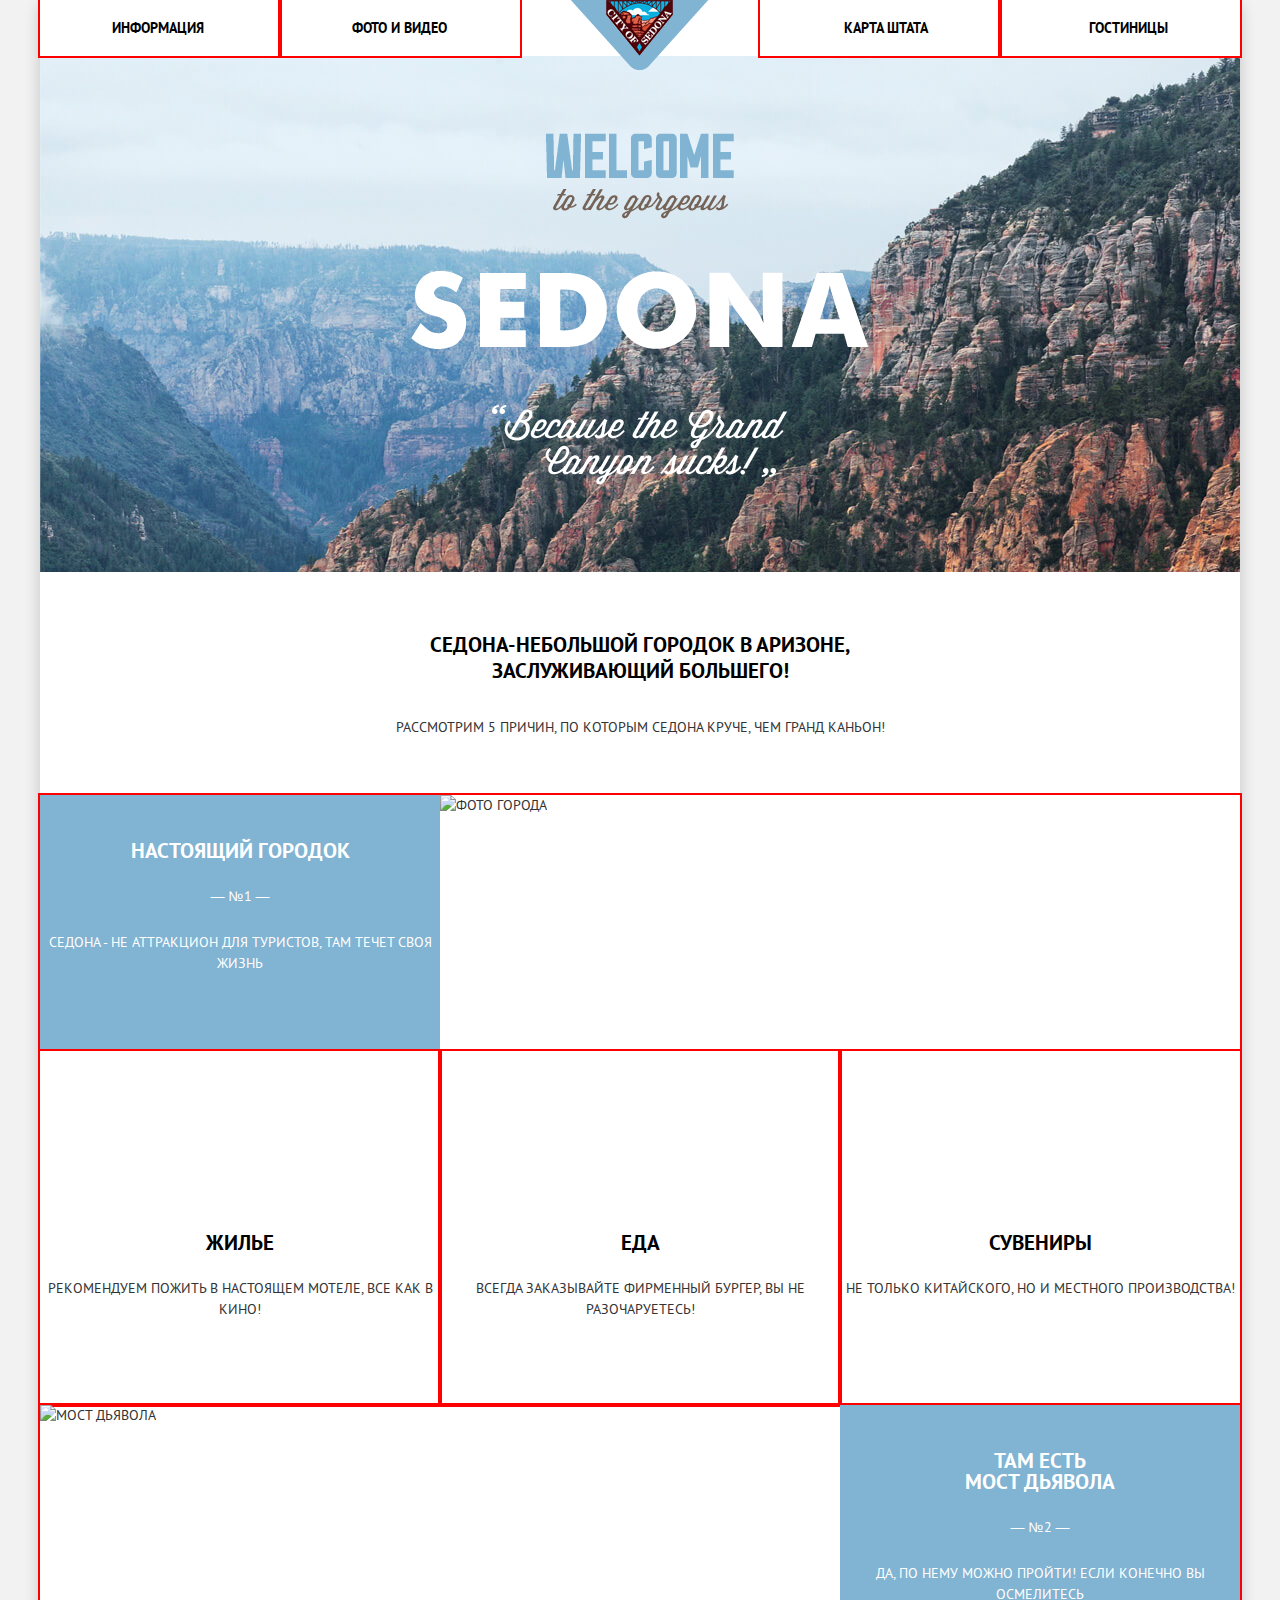
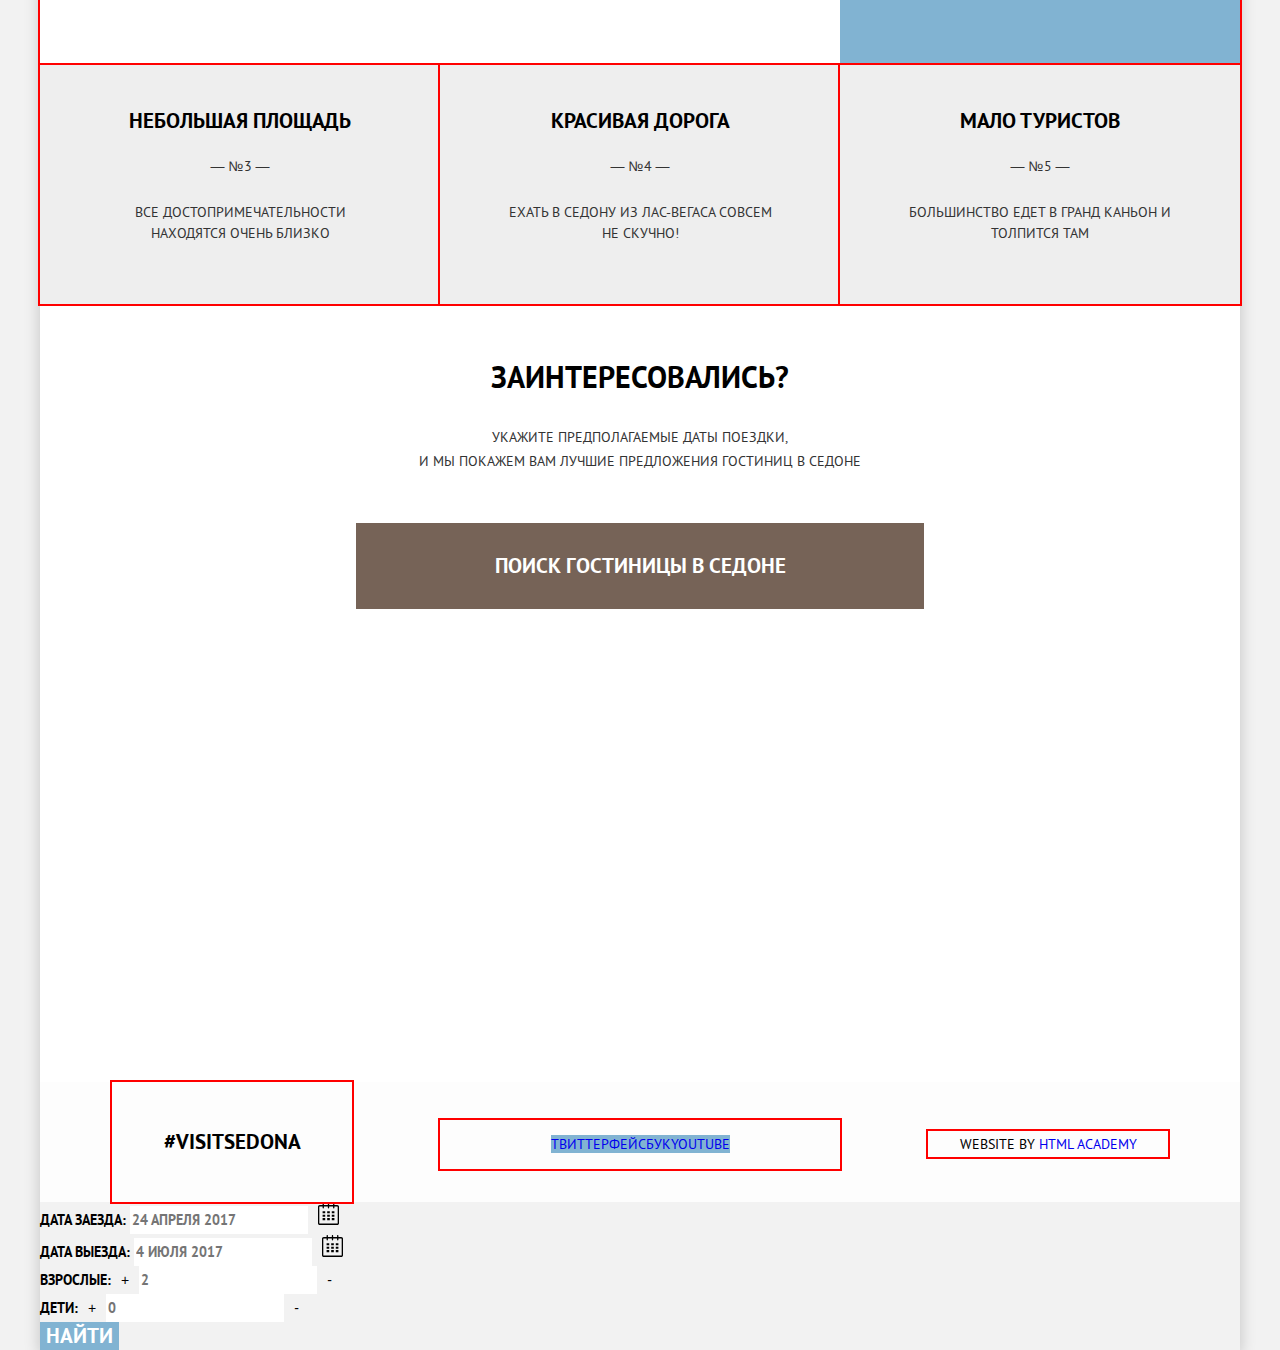
==== index.html @ ab089434 "исправление сетки" ====
<!DOCTYPE html>
<html lang="ru">
  <head>
    <meta charset="utf-8">
    <title>HTML Academy: Седона</title>
    <link href="css/normalize.css" rel="stylesheet">
    <link href="css/style.css" rel="stylesheet">
  </head>
  <body> <div class="main-wrapper">
	<header class="page-header">
		<nav class="main-navigation">
			<a class="main-header-logo">
	      		<img src="img/logo.png" width="138" height="70" alt="Логотип">
	    	</a>
	    	<ul class="site-navigation">
				<li><a href="#">Информация</a></li>
				<li><a href="#">Фото и видео</a></li>
				<li><a href="#">Карта штата</a></li>
				<li><a href="hotels.html">Гостиницы</a></li>
			</ul>
		</nav>	
	</header>

	<main class="container">
		<div class="welcome-text">
			<img src="img/welcome.png" width="458" height="352" alt="Welcome to Sedona!">
		</div>
		<section class="features-title">
			<h2>Седона-небольшой городок в Аризоне, заслуживающий большего!</h2>
			<p>Рассмотрим 5 причин, по которым Седона круче, чем гранд каньон!</p>
		</section>
		<section class="features">
			<ul class="feature">
				<li>
					<section class="feature-with-img">
						<div class="feature-text">
							<h2>Настоящий городок</h2>
							<span>— №1 —</span>
							<p>Седона - не аттракцион для туристов, там течет своя жизнь</p>
						</div>
						<div class="feature-img">
							<img src="img/layer10.jpg" width="800" height="401" alt="Фото города">
						</div>
					</section>
					<section class="feature-detail">
						<ul class="feature-about">
							<li>
								<h3>Жилье</h3>
								Рекомендуем пожить в настоящем мотеле, все как в кино!
							</li>
							<li>
								<h3>Еда</h3>
								Всегда заказывайте фирменный бургер, вы не разочаруетесь!
							</li>
							<li>
								<h3>Сувениры</h3>
								Не только китайского, но и местного производства!
							</li>
						</ul>
					</section>
				</li>
				<li>
					<section class="feature-with-img">
						<div class="feature-img">
							<img src="img/layer5.jpg" width="800" height="400" alt="Мост дьявола">
						</div>
						<div class="feature-text">
							<h2>Там есть<br>
							 мост дьявола</h2>
							<span>— №2 —</span>
							<p>Да, по нему можно пройти! Если конечно вы осмелитесь</p>
						</div>
					</section>
				</li>
				<li>
					<div class="gray-background">
						<h2>Небольшая площадь</h2>
						<span>— №3 —</span>
						<p>Все достопримечательности находятся очень близко</p>
					</div>
				</li>
				<li>
					<div class="gray-background">
						<h2>Красивая дорога</h2>
						<span>— №4 —</span>
						<p>Ехать в Седону из Лас-Вегаса совсем не скучно!</p>
					</div>
				</li>
				<li>
					<div class="gray-background">
						<h2>Мало туристов</h2>
						<span>— №5 —</span>
						<p>Большинство едет в гранд каньон и толпится там</p>
					</div>
				</li>
			</ul>
		</section>
		<section class="hotel-search">
			<h2>Заинтересовались?</h2>
			<p>Укажите предполагаемые даты поездки,<br>
			 и мы покажем вам лучшие предложения гостиниц в Седоне</p>
			<a class="search-button" href="#">Поиск гостиницы в Седоне</a>
		</section>
		<section class="map">
			<div class="map-container">
				<iframe width="100%" height="100%" frameborder="0" style="border:0" src="https://www.google.com/maps/embed/v1/place?q=place_id:ChIJDbBC-TKhLYcR_Y5s-iPFSFU&key=AIzaSyATpxnk5i8NaRkqdhZNHQSZLrlBwsCyEhY" allowfullscreen></iframe>
			</div>
		</section>
	</main>

	<footer class="page-footer">
	  <div class="wrapper">
		<div class="footer-tag">
			<a href="#">#VISITSEDONA</a>
		</div>
		<div class="footer-social">
			<ul>
				<li><a class="social-button" href="#">Твиттер</a></li>
          		<li><a class="social-button" href="#">Фейсбук</a></li>
          		<li><a class="social-button" href="#">youtube</a></li>
        	</ul>
        </div>
        <div class="footer-copyright">
	        <a class="button" href="#">
	        	<span>website by</span> HTML Academy
	        </a>
      	</div>
      </div>
	</footer>

	<form class="search-form" action="https://echo.htmlacademy.ru" method="post">
				<div class="all-width">
					<label for="checkin-date">Дата заезда:</label>
	            	<input type="text" id="checkin-date" name="checkin-date" value="" placeholder="24 апреля 2017">
	            	<button type="button" class="calendar" value="Календарь">
	            		<svg xmlns="http://www.w3.org/2000/svg" width="21" height="22" viewBox="0 0 21 22"><path d="M19.251 2.025h-2.845V.648c0-.381-.294-.689-.656-.689-.363 0-.656.308-.656.689v1.377h-3.938V.648c0-.381-.294-.689-.655-.689-.363 0-.657.308-.657.689v1.377H5.906V.648c0-.381-.294-.689-.656-.689-.363 0-.657.308-.657.689v1.377H1.75C.784 2.025 0 2.847 0 3.862v16.302C0 21.179.784 22 1.75 22h17.501c.966 0 1.749-.821 1.749-1.836V3.862c0-1.015-.783-1.837-1.749-1.837zm.437 18.139a.448.448 0 0 1-.437.459H1.75a.45.45 0 0 1-.438-.459V3.862a.45.45 0 0 1 .438-.459h2.844v1.378c0 .381.294.689.657.689.362 0 .656-.308.656-.689V3.403h3.938v1.378c0 .381.294.689.657.689.361 0 .655-.308.655-.689V3.403h3.938v1.378c0 .381.293.689.656.689.362 0 .656-.308.656-.689V3.403h2.845c.241 0 .437.206.437.459v16.302z"/><path d="M4.594 8.225h2.625v2.066H4.594zM4.594 11.668h2.625v2.067H4.594zM4.594 15.112h2.625v2.066H4.594zM9.188 15.112h2.625v2.066H9.188zM9.188 11.668h2.625v2.067H9.188zM9.188 8.225h2.625v2.066H9.188zM13.781 15.112h2.625v2.066h-2.625zM13.781 11.668h2.625v2.067h-2.625zM13.781 8.225h2.625v2.066h-2.625z"/></svg>
	            	</button>
	            </div>
	            <div class="all-width">
		            <label for="checkout-date">Дата выезда:</label>
		            <input type="text" id="checkout-date" name="checkout-date" value="" placeholder="4 июля 2017">
		            <button type="button" class="calendar"  value="Календарь">
			    		<svg xmlns="http://www.w3.org/2000/svg" width="21" height="22" viewBox="0 0 21 22"><path d="M19.251 2.025h-2.845V.648c0-.381-.294-.689-.656-.689-.363 0-.656.308-.656.689v1.377h-3.938V.648c0-.381-.294-.689-.655-.689-.363 0-.657.308-.657.689v1.377H5.906V.648c0-.381-.294-.689-.656-.689-.363 0-.657.308-.657.689v1.377H1.75C.784 2.025 0 2.847 0 3.862v16.302C0 21.179.784 22 1.75 22h17.501c.966 0 1.749-.821 1.749-1.836V3.862c0-1.015-.783-1.837-1.749-1.837zm.437 18.139a.448.448 0 0 1-.437.459H1.75a.45.45 0 0 1-.438-.459V3.862a.45.45 0 0 1 .438-.459h2.844v1.378c0 .381.294.689.657.689.362 0 .656-.308.656-.689V3.403h3.938v1.378c0 .381.294.689.657.689.361 0 .655-.308.655-.689V3.403h3.938v1.378c0 .381.293.689.656.689.362 0 .656-.308.656-.689V3.403h2.845c.241 0 .437.206.437.459v16.302z"/><path d="M4.594 8.225h2.625v2.066H4.594zM4.594 11.668h2.625v2.067H4.594zM4.594 15.112h2.625v2.066H4.594zM9.188 15.112h2.625v2.066H9.188zM9.188 11.668h2.625v2.067H9.188zM9.188 8.225h2.625v2.066H9.188zM13.781 15.112h2.625v2.066h-2.625zM13.781 11.668h2.625v2.067h-2.625zM13.781 8.225h2.625v2.066h-2.625z"/></svg>
	            	</button>
	            </div>
	            <div class="half-width">
		            <label for="adults">Взрослые:</label>
		            <button type="button" class="control">+</button>
		            <input type="text" id="adults" name="adults" value="" placeholder="2">
		            <button type="button" class="control">-</button>
	       		</div>
	       		<div class="half-width">
	       		 	<label for="child">Дети:</label>
		            <button type="button" class="control">+</button>
		            <input type="text" id="child" name="child" value="" placeholder="0">
		            <button type="button" class="control">-</button>
		        </div>
		        <button type="submit" class="button">Найти</button> 
			</form>

  </div></body>
</html>
---- css/style.css ----
@font-face {
font-family: "PT Sans";
src: url("../fonts/ptsans.woff2") format("woff2"),
     url("../fonts/ptsans.woff") format("woff");
font-weight: normal;
font-style: normal;
}

@font-face {
  font-family: "PT Sans";
  src: url("../fonts/ptsansbold.woff2") format("woff2"),
       url("../fonts/ptsansbold.woff") format("woff");
  font-weight: bold;
  font-style: normal;
}

body {
  margin: 0;
  padding: 0;

  font-family: "PT Sans", Arial, sans-serif;
  font-size: 14px;
  line-height: 21px;
  font-weight: normal;
  color: #333333;
  text-transform: uppercase;
  
  background-color: #f2f2f2;
}

a {
  text-decoration: none;
}

.page-header,
.container {
  background-color: #ffffff;
}

.main-navigation {
  line-height: 26px;
  font-weight: bold;
  color: #000000;
}

.site-navigation {
  margin: 0;
  padding: 0;

  list-style: none;
}

.main-navigation a {
  color: #000000;
}

.site-navigation a:hover,
.site-navigation a:focus {
  color: #81b3d2;
}

.site-navigation a:active {
  color: rgba(0,0,0,0.3);
}

a.active,
a.active:hover,
a.active:focus,
a.active:active {
  color: #766357;
}

.welcome-text {
  background-color: #788596;
  background-image: 
    url("../img/shapebackground.png"),
    url("../img/center.jpg");
  background-position: 0 bottom, 0 0;
  background-repeat: no-repeat;
}

.features-title h2 {
  font-size: 21px;
  line-height: 26px;
  font-weight: bold;
  color: #000000;
}

.features-title p {
  line-height: 26px;
}

.features ul,
.feature-detail ul {
  margin: 0;
  padding: 0;

  list-style: none;
}

.feature h2, 
.feature-about h3 {
  font-size: 21px;
  font-weight: bold;
  color: #000000;
}

.feature-text {
  color: #ffffff;

  background-color: #81b3d2;
}

.feature-text h2 {
  font-size: 21px;
  font-weight: bold;
  color: #ffffff;
}

.gray-background {
  background-color: #eeeeee;
}

.hotel-search h2 {
  font-size: 30px;
  line-height: 36px;
  font-weight: bold;
  color: #000000;
}

.hotel-search p {
  line-height: 24px;
}

a.search-button {
  font-size: 21px;
  line-height: 26px;
  font-weight: bold;
  color: #ffffff;

  background-color: #766357;
}

a.search-button:hover,
a.search-button:focus {
  background-color: #604e43;
}

a.search-button:active {
  color: rgba(255,255,255,0.3);

  background-color: #503e33;
}

.search-form input[type="text"],
.search-form label {
  font: inherit;
  line-height: 26px;
  font-weight: bold;
  color: #000000;
  text-transform: uppercase;

  border: none;
} 

.search-form input[type="text"]:hover {
  background-color: #ebebeb;
}

.search-form input[type="text"]:focus {
  border: 2px solid #ebebeb;
  outline: none;
}

.search-form button {
  background-color: transparent;
  border: none;
}

.search-form button[type="submit"] {
  font: inherit;
  font-size: 21px;
  line-height: 26px;
  font-weight: bold;
  color: #ffffff;
  text-transform: uppercase;

  background-color: #81b3d2;
  border: none;
}

.search-form button[type="submit"]:hover,
.search-form button[type="submit"]:focus {
  background-color: #669ec0;
}

.search-form button[type="submit"]:active {
  color: rgba(255,255,255,0.3);
  background-color: #5496bd;
}

.inner-page.container {
  background-color: #fefefe;
}

.hotel-search-form {
  background-color: #505c64;
  background-image: url("../img/center.jpg");
  background-position: 0 0;
  background-repeat: no-repeat;
}

.hotel-form fieldset {
  border: none;
}

.hotel-form .fieldset-title {
  font-size: 16px;
  font-weight: bold;
  color: #ffffff;
}

.hotel-form label {
  color: #ffffff;
}

.range label {
  font-size: 16px;
  font-weight: bold;
  color: #ffffff;
}

.range span {
   color: #ffffff;
}

.price-borders {
  border: 2px solid #ffffff;
}

.hotel-form button[type="submit"] {
  color: #ffffff;

  background-color: transparent;
  border: 2px solid #ffffff;
}

.search-result b {
  font-size: 21px;
  line-height: 26px;
  font-weight: bold;
  color: #000000;
}

.search-options span {
  font-size: 12px;
  line-height: 18px;
  color: #000000;
}

.options-list,
.options-sort {
  padding: 0;
  list-style: none;
}

.options-list a {
  font-size: 12px;
  line-height: 18px;
  color: rgba(0,0,0,0.3);
  text-decoration: underline;
  text-decoration-style: dotted;
  text-decoration-color: #81b3d2;
}

.options-list a:hover,
.options-list a:focus  {
  color: #81b3d2;
}

.options-list a:active {
  color: #000000;
  text-decoration: none;
}
.options-list .current {
  color: #81b3d2;
  text-decoration: none;
}

.hotel-list {
  padding: 0;
  
  list-style: none;
}

a.hotel-name { 
  font-size: 21px;
  line-height: 26px;
  font-weight: bold;
  color: #000000;
}

a.hotel-name:hover,
a.hotel-name:focus { 
  color: #81b3d2;
}

a.hotel-name:active { 
  color: rgba(0,0,0,0.3);
}

.hotel-rating {
  color: #666666;
}

a.order-button {
  font-weight: bold;
  color: #ffffff;

  background-color: #766357;
}

a.order-button:hover,
a.order-button:focus {
  background-color: #604e43;
}

a.order-button:active {
  color: rgba(255,255,255,0.3);

  background-color: #503e33;
}

a.detail-button {
  font-weight: bold;
  color: #ffffff;

  background-color: #81b3d2;
}

a.detail-button:hover,
a.detail-button:focus {
  background-color: #669ec0;
}

a.detail-button:active {
  color: rgba(255,255,255,0.3);
  background-color: #5496bd;
}



.page-footer {
  background-color: rgba(254,254,254,0.9);
}

.footer-tag a {
  font-size: 21px;
  line-height: 26px;
  font-weight: bold;
  color: #000000;
  text-transform: uppercase;
}

.footer-social ul {
  padding: 0;

  list-style: none;
}

.footer-social a {
  background-color: #81b3d2;
}

.footer-social a:hover,
.footer-social a:focus {
  background-color: #669ec0;
}

.footer-social a:active {
  background-color: #5496bd;
}

.footer-copyright span {
  line-height: 26px;
  color: #000000;
}

/* ----- Сеточные стили ----- */
html,
body {
  width: 100%;
}

.main-wrapper {
  width: 1200px;
  margin: 0 auto;
  box-shadow: 0 5px 15px 0 rgba(0,1,1,0.2);
}

.main-navigation {
  position: relative;
  padding: 0;
}
.main-header-logo {
  position: absolute;
  left: 50%;
  margin-left: -69px;
}
.site-navigation {
  display: flex;
  justify-content: space-between;
  flex-wrap: wrap;
}

.site-navigation li {
  box-sizing: border-box;
  width: 240px;
  padding: 15px 0;

  outline: 2px solid red;
}

.site-navigation li:first-child {
  padding-left: 72px;
  text-align: left;
}

.site-navigation li:nth-child(2n) {
  margin-right: 240px;
}
.site-navigation li:nth-child(1n),
.site-navigation li:nth-child(2n) {
  padding-left: 72px;
  text-align: left;
}

.site-navigation li:nth-child(3n) {
  text-align: right;
  padding-right: 72px;
  padding-left: 0;
}

.site-navigation li:nth-child(4n) {
  text-align: right;
  margin-right: 0;
  padding-right: 72px;
  padding-left: 0;
}

.site-navigation li:last-child {
  text-align: right;
  padding-right: 72px;
}

.inner-page.container,
.container {
  width: 100%;
}

.welcome-text {
  width: 100%;
  margin-bottom: 60px;
  padding-top: 77px;
  padding-bottom: 81px;
  text-align: center;
}

.features-title {
  width: 576px;
  margin: 0 auto 55px auto;
  text-align: center;
}

.features-title h2 {
  margin-bottom: 30px;
  padding: 0;
}

.feature {
  display: flex;
  justify-content: flex-start;
  flex-wrap: wrap;
}

.feature li {
    margin: 0;
    padding: 0;
    outline: 2px solid red;
}

.feature-with-img, .feature-detail {
  width: 100%;
}

.feature-with-img {
  display: flex;
  margin: 0;
  padding: 0;
  overflow: hidden;
}

.feature-text {
  width: 400px;
  text-align: center;
}

.feature-text h2 {
  margin: 0;
  padding-top: 45px;
  padding-bottom: 25px;
}

.feature-text p {
  margin: 0 auto;
  padding-top: 25px;
  padding-bottom: 60px;
}

.feature-img {
  width: 800px;
  height: 256px;
}

.feature-detail {
  text-align: center;
}

.feature-about {
  display: flex;
}

.feature-about h3 {
  margin-bottom: 25px;
  padding: 0;
}

.feature-about li {
  width: 400px;
  padding-top: 160px;
  padding-bottom: 85px;
}

.gray-background {
  box-sizing: border-box;
  width: 400px;
  margin: 0;
  padding: 0;
  text-align: center;
}

.gray-background h2 {
  margin: 0;
  padding-top: 45px;
  padding-bottom: 25px;
}

.gray-background p {
  width: 270px;
  margin: 0 auto;
  padding-top: 25px;
  padding-bottom: 60px;
}

.hotel-search {
  width: 100%;
  padding-top: 55px;
  text-align: center;
}

.hotel-search h2 {
  margin: 0;
  margin-bottom: 30px;
  padding:0;
  
}

.hotel-search p {
  margin: 0;
  margin-bottom: 50px;
  padding: 0;
}

.search-button {
  display: block;
  width: 568px;
  margin: 0 auto;
  padding: 30px 0;
  text-align: center;
}

.map-container {
  height: 473px;
  width: 100%;
}

.page-footer {
  position: relative;
  width: 100%;
  background-color: rgba(254,254,254,0.9);
}

.wrapper {
  display: flex;
  justify-content: space-between;
  align-items: baseline;
  flex-wrap: wrap;
  margin: 0 72px;
  text-align: center;
}

.footer-tag {
  width: 240px;
  padding-top: 47px;
  padding-bottom: 47px;

  outline: 2px solid red;
}

.footer-social {
  width: 400px;

  outline: 2px solid red;
}

.footer-social ul {
  display: flex;
  justify-content: center;
}

.footer-copyright {
  width: 240px;

  outline: 2px solid red;
}

.hotel-search-form {
  width: 1056px;
  padding: 0 72px;

  background-image: none;

}

.hotel-form {
  display: flex;
}

.hotel-form fieldset {
  margin: 0;
  padding: 0;
}

.infrastructure {
  display: flex;
  flex-direction: column;
  width: 240px;
  margin-top: 30px;
  text-align: left;

  outline: 2px solid red;
}

.infrastructure label,
.type label {
  padding-bottom: 30px;
}

.infrastructure input,
.type input {
  display: none;
}

.type {
  display: flex;
  flex-direction: column;
  width: 225px;
  margin-top: 30px;
  padding-left: 15px;
  text-align: left;

  outline: 2px solid red;
}

.range-with-button {
  display: flex;
  flex-direction: column;
  justify-content: space-between;
  align-items: center;
  margin-top: 30px;
  margin-left: auto;

  
  outline: 2px solid red;
}

.range {
  text-align: left;
}

.price-borders {
  width: 318px;
}

.range-with-button .button {
  width: 133px;
  margin-bottom: 33px;
  padding: 10px 0;
  text-align: center;
  text-transform: uppercase;
}

.search-options {
  display: flex;
  align-items: flex-end;
  width: 1056px;
  padding: 30px 72px;
  margin-bottom: 1px;

}

.options-list {
  display: flex;
  margin-top: 0;
  margin-bottom: 0;
  margin-left: 40px;

  outline: 2px solid red;
}

.options-list li {
  margin-right: 30px;
}


.options-sort {
  display: flex;
  margin-top: 0;
  margin-bottom: 0;
  margin-left: auto;

  outline: 2px solid red;
}

.search-result {
  width: 150px;
}

.search-options span { 
  width: 90px;
  text-align: right;
}

.hotels {
  width: 1056px;
  padding: 0 72px;
}

.hotel {
  display: flex;
  width: 100%;
  margin-bottom: 1px;
  padding-bottom: 30px;

  outline: 2px solid red;
}

.hotel-img {
  margin: 0;
  padding: 0;
  margin-right: 30px;
  margin-top: 30px;
}

.hotel-text {
  display: flex;
  flex-direction: column;
  justify-content: space-between;
}

.hotel-text h1 {
  margin: 0;
  padding: 0;
  margin-top: 27px;
  margin-bottom: 7px;
}

.hotel-name {
  margin: 0;
  padding: 0;
}

.hotel-type-link {
  display: flex;
}

.hotel-link {
  display: flex;
  flex-direction: column;
  margin: 0;
  padding: 0;
  margin-bottom: 6px;

  text-align: center;

  outline: 2px solid red;
}

.hotel-link span {
  align-self: flex-start;
  margin-bottom: 7px; 
  text-align: left;
}

.hotel-rating {
  align-self: flex-end;
  margin-left: auto;
  margin-bottom: 6px;
  padding-bottom: 9px;
  padding-right: 15px;

  outline: 2px solid red;
}


.detail-button,
.order-button {
  display: block;
  width: 142px;
  padding: 5px 0;
  margin-right: 6px;
}
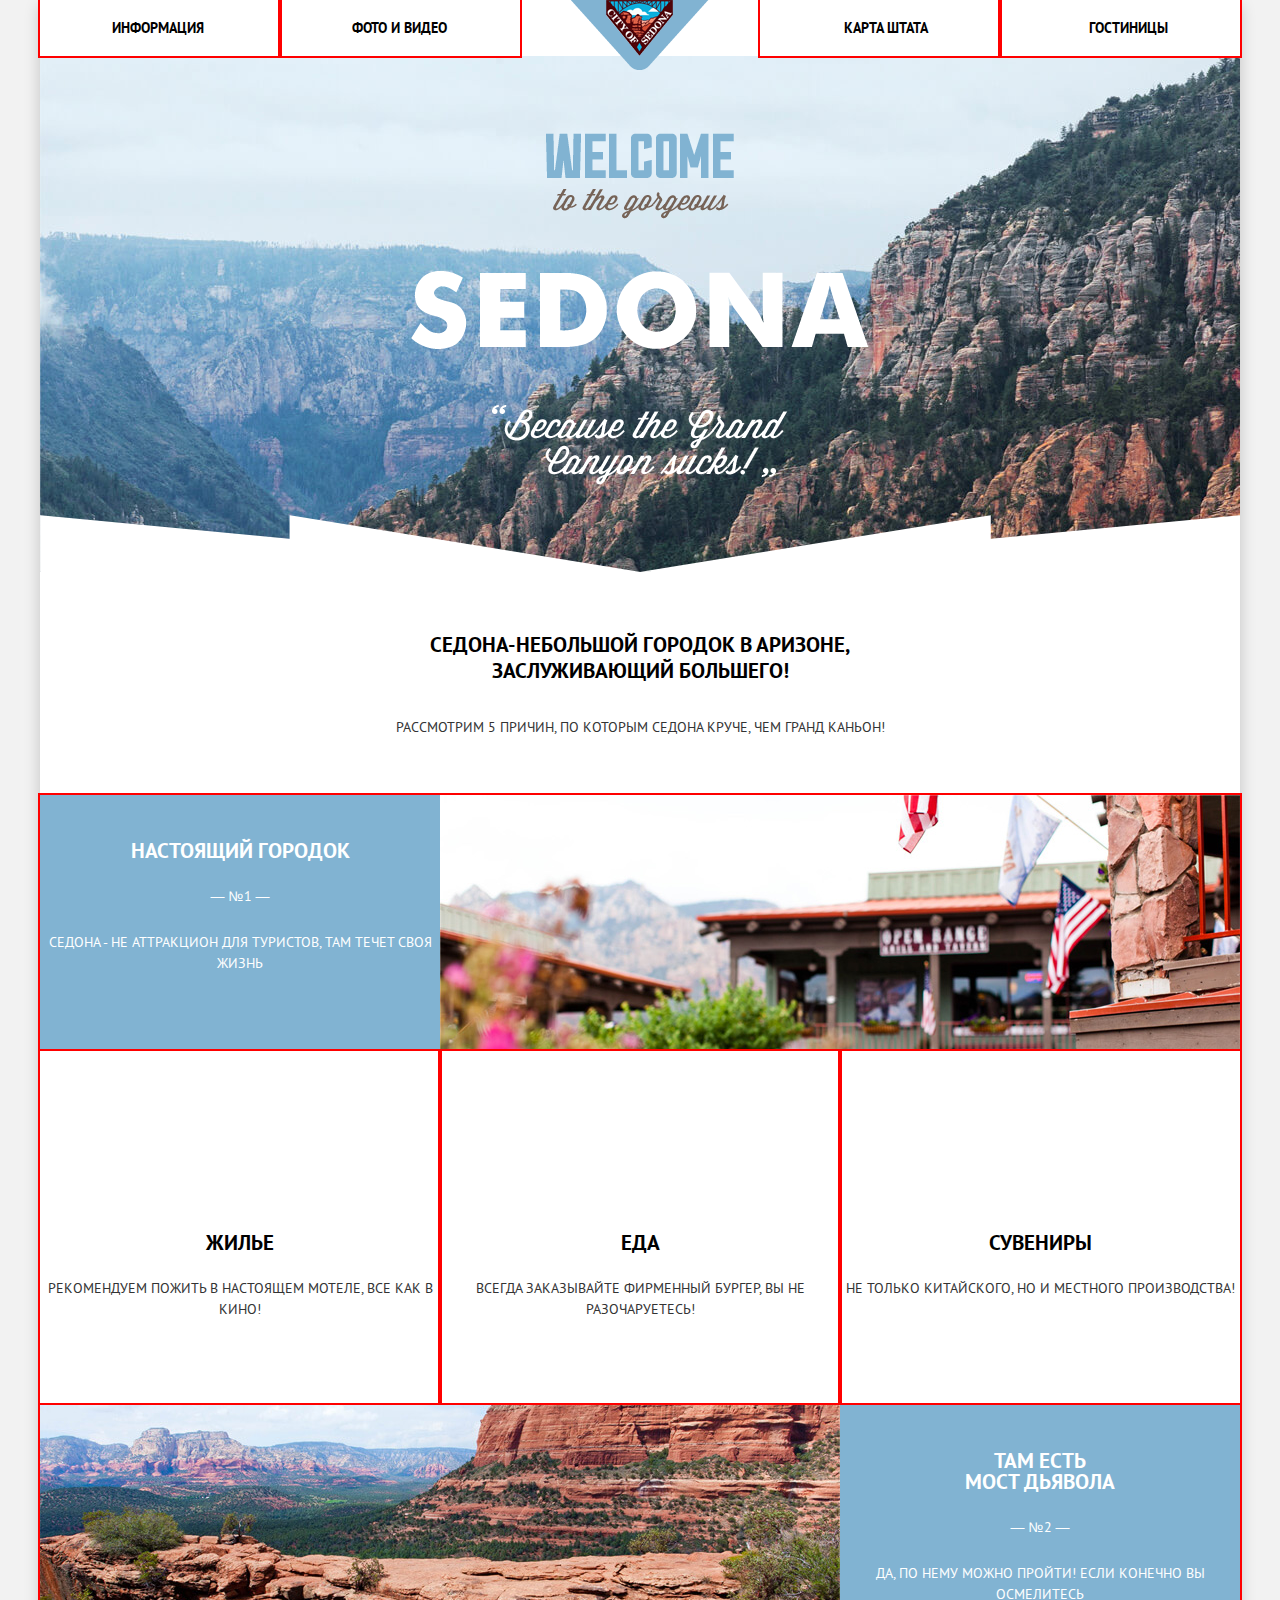
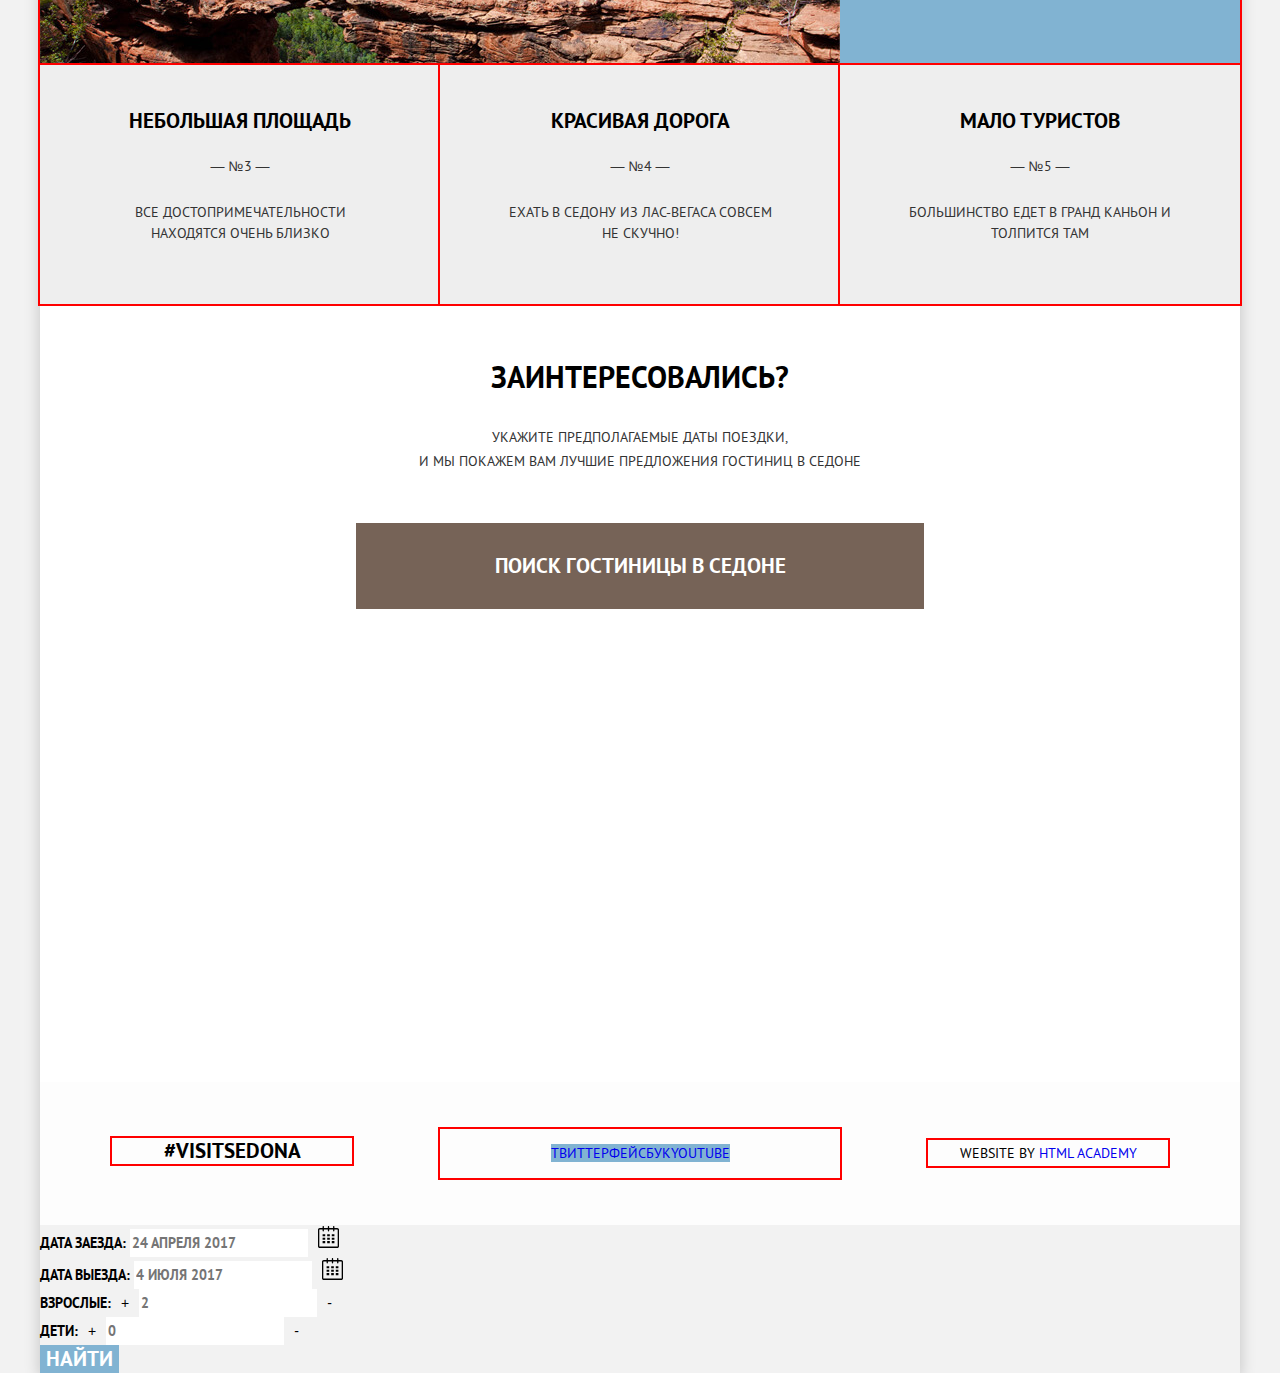
==== commit 4dfe924a: "исправления картинок и футера" ====
--- a/index.html
+++ b/index.html
@@ -39,7 +39,7 @@
 							<p>Седона - не аттракцион для туристов, там течет своя жизнь</p>
 						</div>
 						<div class="feature-img">
-							<img src="img/layer10.jpg" width="800" height="401" alt="Фото города">
+							<img src="img/city.jpg" width="800" height="401" alt="Фото города">
 						</div>
 					</section>
 					<section class="feature-detail">
@@ -62,7 +62,7 @@
 				<li>
 					<section class="feature-with-img">
 						<div class="feature-img">
-							<img src="img/layer5.jpg" width="800" height="400" alt="Мост дьявола">
+							<img src="img/bridge.jpg" width="800" height="400" alt="Мост дьявола">
 						</div>
 						<div class="feature-text">
 							<h2>Там есть<br>
--- a/css/style.css
+++ b/css/style.css
@@ -73,7 +73,7 @@
 .welcome-text {
   background-color: #788596;
   background-image: 
-    url("../img/shapebackground.png"),
+    url("../img/shape-background.png"),
     url("../img/center.jpg");
   background-position: 0 bottom, 0 0;
   background-repeat: no-repeat;
@@ -288,6 +288,7 @@
 }
 
 .hotel-list {
+  margin: 0;
   padding: 0;
   
   list-style: none;
@@ -598,6 +599,7 @@
   position: relative;
   width: 100%;
   background-color: rgba(254,254,254,0.9);
+  padding: 47px 0;
 }
 
 .wrapper {
@@ -611,8 +613,6 @@
 
 .footer-tag {
   width: 240px;
-  padding-top: 47px;
-  padding-bottom: 47px;
 
   outline: 2px solid red;
 }
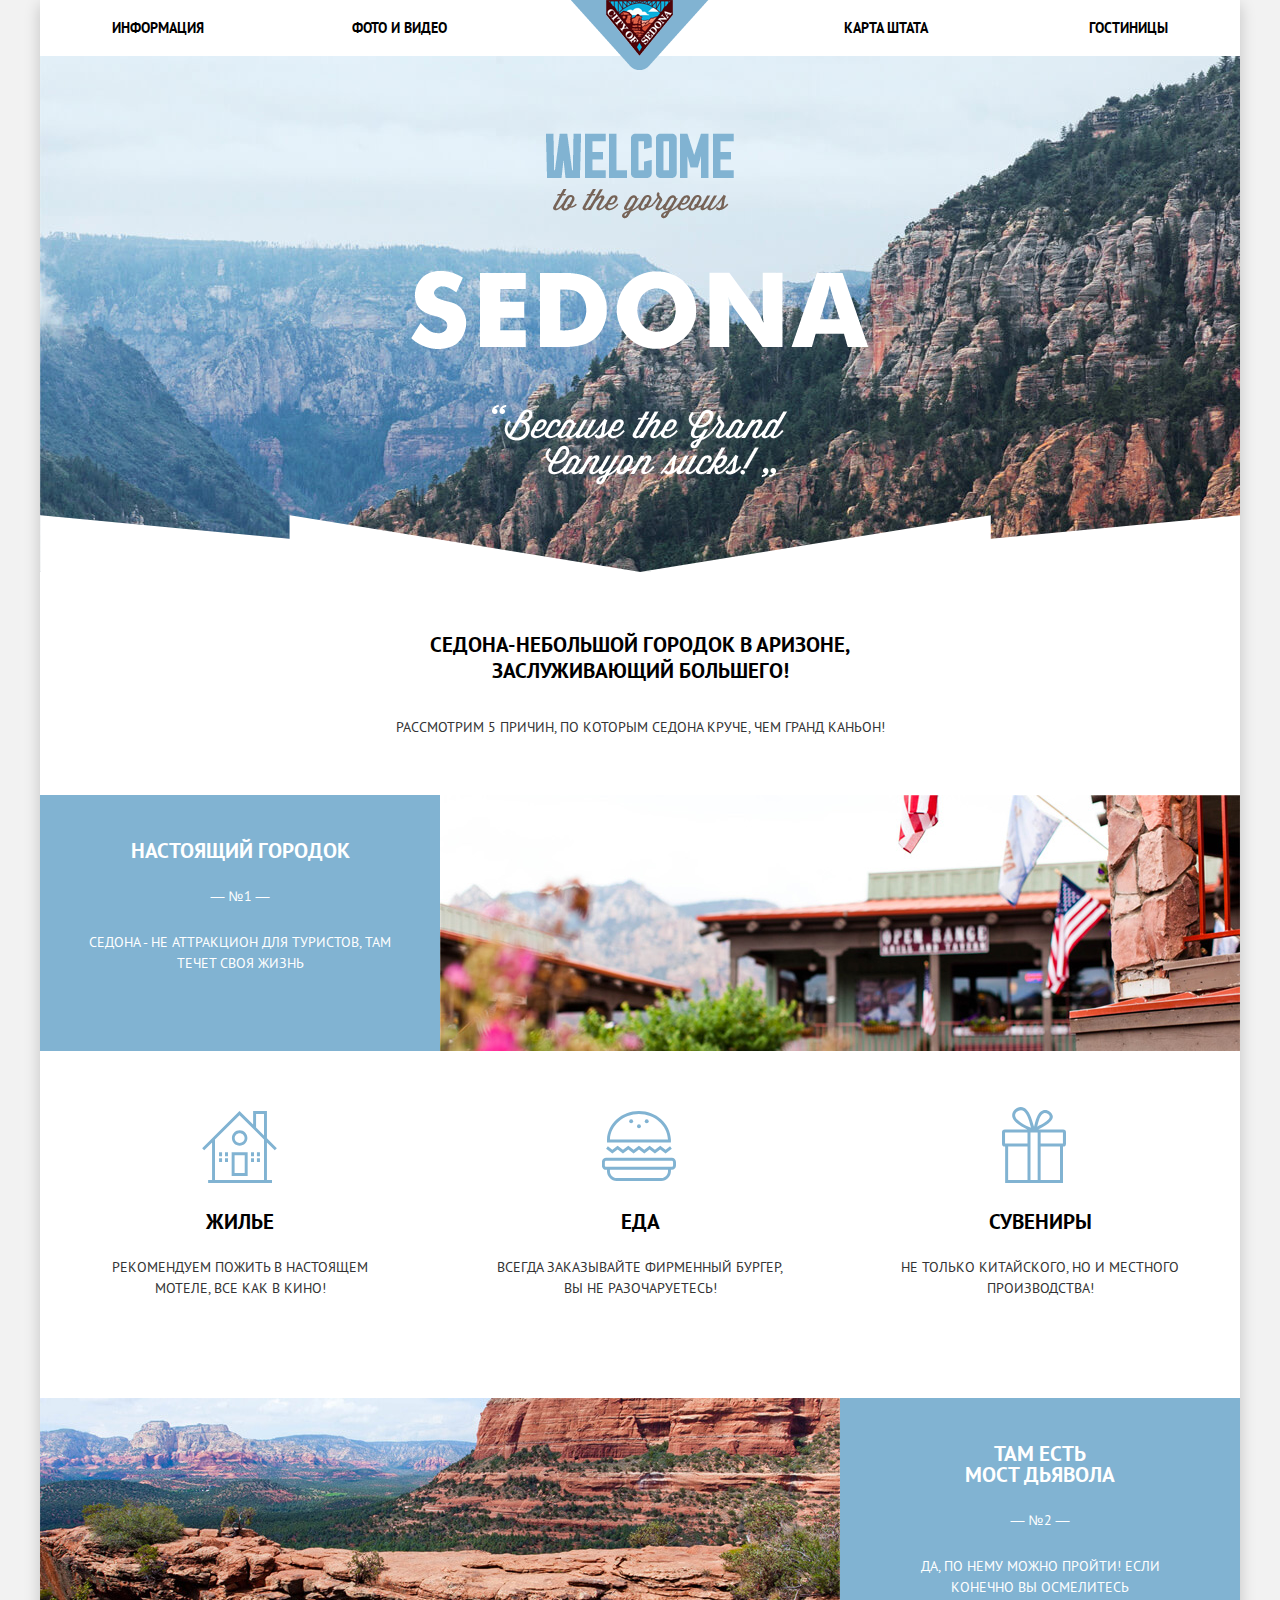
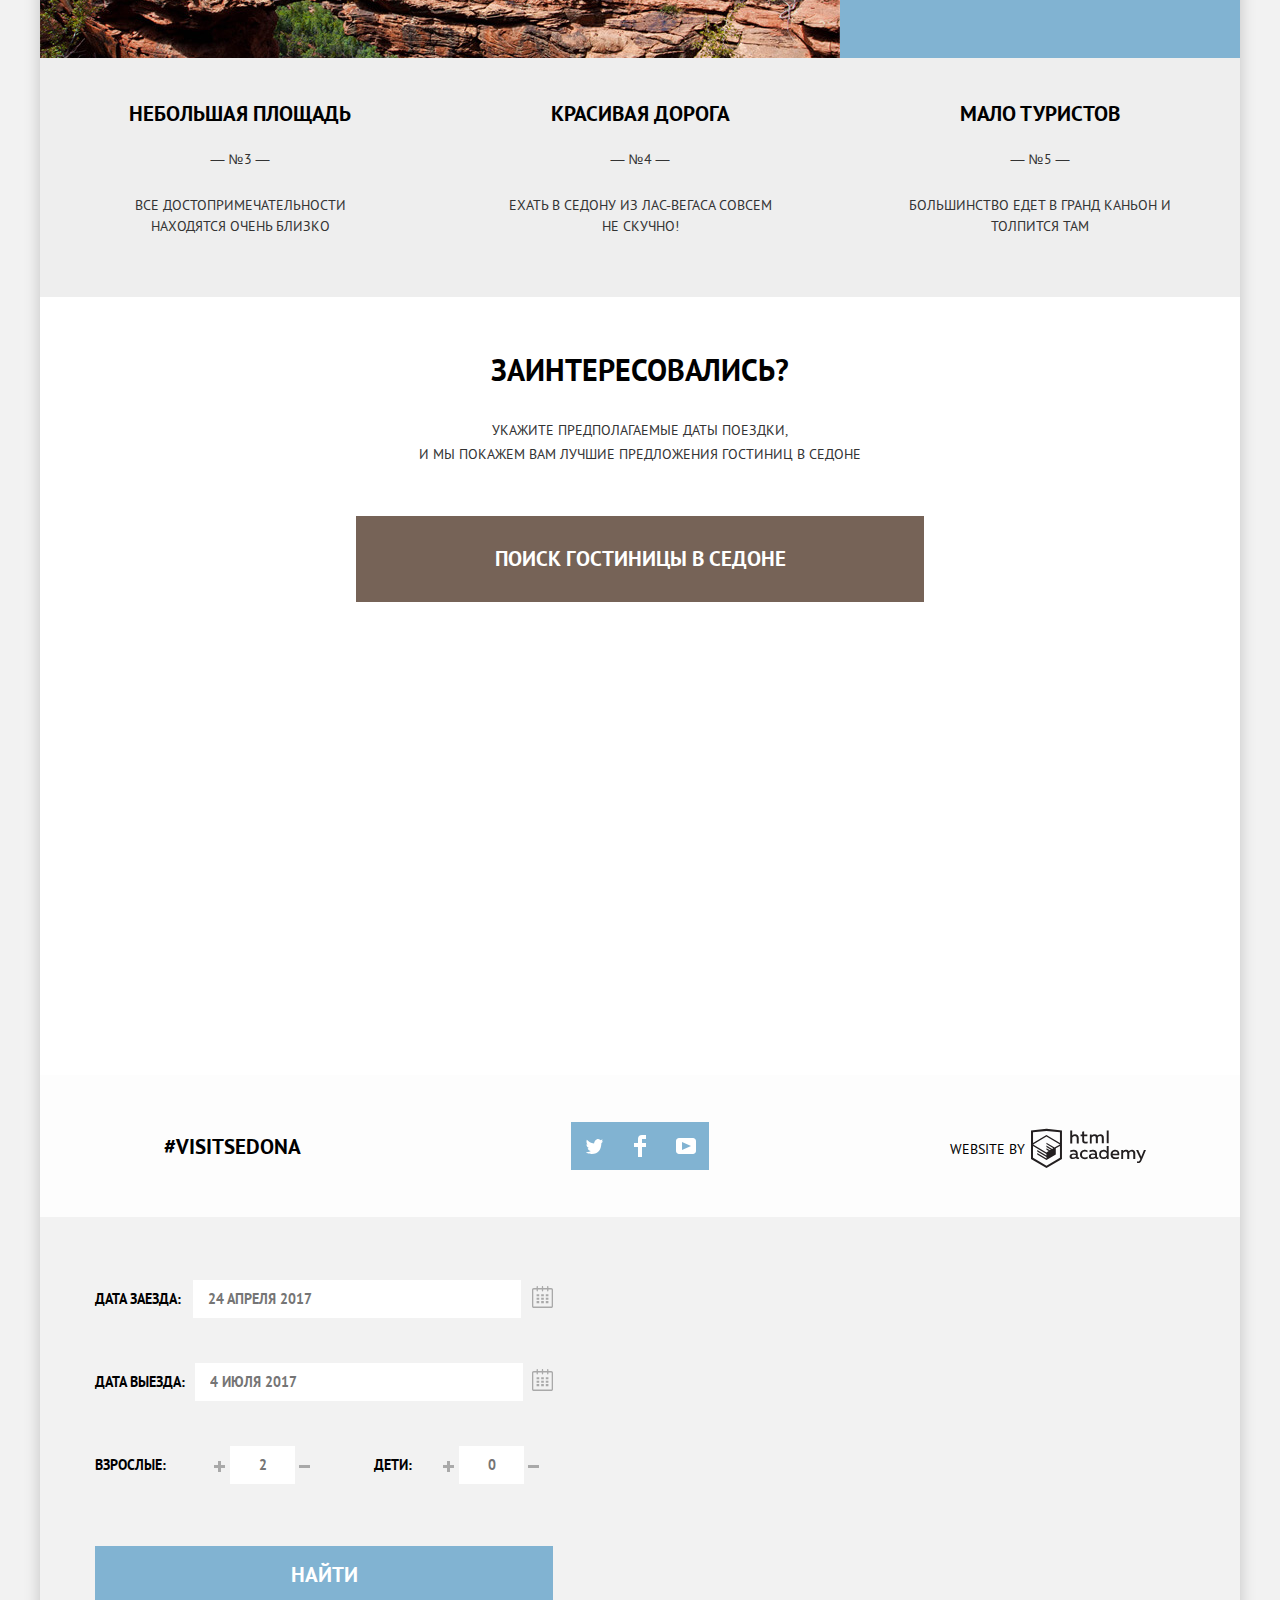
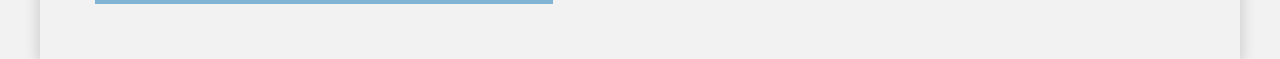
==== commit e3d2e67b: "декоративные элементы" ====
--- a/index.html
+++ b/index.html
@@ -1,162 +1,192 @@
 <!DOCTYPE html>
 <html lang="ru">
-  <head>
-    <meta charset="utf-8">
-    <title>HTML Academy: Седона</title>
-    <link href="css/normalize.css" rel="stylesheet">
-    <link href="css/style.css" rel="stylesheet">
-  </head>
-  <body> <div class="main-wrapper">
-	<header class="page-header">
-		<nav class="main-navigation">
-			<a class="main-header-logo">
-	      		<img src="img/logo.png" width="138" height="70" alt="Логотип">
-	    	</a>
-	    	<ul class="site-navigation">
-				<li><a href="#">Информация</a></li>
-				<li><a href="#">Фото и видео</a></li>
-				<li><a href="#">Карта штата</a></li>
-				<li><a href="hotels.html">Гостиницы</a></li>
-			</ul>
-		</nav>	
-	</header>
+	<head>
+		<meta charset="utf-8">
+		<title>HTML Academy: Седона</title>
+		<link href="css/normalize.css" rel="stylesheet">
+		<link href="css/style.css" rel="stylesheet">
+	</head>
+	<body>
+		<div class="main-wrapper">
+			<header class="page-header">
+				<nav class="main-navigation">
+					<a class="main-header-logo">
+						<img src="img/logo.png" width="138" height="70" alt="Логотип">
+					</a>
+					<ul class="site-navigation">
+						<li><a href="#">Информация</a></li>
+						<li><a href="#">Фото и видео</a></li>
+						<li><a href="#">Карта штата</a></li>
+						<li><a href="hotels.html">Гостиницы</a></li>
+					</ul>
+				</nav>	
+			</header>
 
-	<main class="container">
-		<div class="welcome-text">
-			<img src="img/welcome.png" width="458" height="352" alt="Welcome to Sedona!">
-		</div>
-		<section class="features-title">
-			<h2>Седона-небольшой городок в Аризоне, заслуживающий большего!</h2>
-			<p>Рассмотрим 5 причин, по которым Седона круче, чем гранд каньон!</p>
-		</section>
-		<section class="features">
-			<ul class="feature">
-				<li>
-					<section class="feature-with-img">
-						<div class="feature-text">
-							<h2>Настоящий городок</h2>
-							<span>— №1 —</span>
-							<p>Седона - не аттракцион для туристов, там течет своя жизнь</p>
-						</div>
-						<div class="feature-img">
-							<img src="img/city.jpg" width="800" height="401" alt="Фото города">
-						</div>
-					</section>
-					<section class="feature-detail">
-						<ul class="feature-about">
-							<li>
-								<h3>Жилье</h3>
-								Рекомендуем пожить в настоящем мотеле, все как в кино!
-							</li>
-							<li>
-								<h3>Еда</h3>
-								Всегда заказывайте фирменный бургер, вы не разочаруетесь!
-							</li>
-							<li>
-								<h3>Сувениры</h3>
-								Не только китайского, но и местного производства!
-							</li>
+			<main class="container">
+				<div class="welcome-text">
+					<img src="img/welcome.png" width="458" height="352" alt="Welcome to Sedona!">
+				</div>
+				<section class="features-title">
+					<h2>Седона-небольшой городок в Аризоне, заслуживающий большего!</h2>
+					<p>Рассмотрим 5 причин, по которым Седона круче, чем гранд каньон!</p>
+				</section>
+				<section class="features">
+					<ul class="feature">
+						<li>
+							<section class="feature-with-img">
+								<div class="feature-text">
+									<h2>Настоящий городок</h2>
+									<span>— №1 —</span>
+									<p>Седона - не аттракцион для туристов, там течет своя жизнь</p>
+								</div>
+								<div class="feature-img">
+									<img src="img/city.jpg" width="800" height="401" alt="Фото города">
+								</div>
+							</section>
+							<section class="feature-detail">
+								<ul class="feature-about">
+									<li class="flat">
+										<h3>Жилье</h3>
+										<p>Рекомендуем пожить в настоящем мотеле, все как в кино!</p>
+									</li>
+									<li class="food">
+										<h3>Еда</h3>
+										<p>Всегда заказывайте фирменный бургер, вы не разочаруетесь!</p>
+									</li>
+									<li class="gift">
+										<h3>Сувениры</h3>
+										<p>Не только китайского, но и местного производства!</p>
+									</li>
+								</ul>
+							</section>
+						</li>
+						<li>
+							<section class="feature-with-img">
+								<div class="feature-img">
+									<img src="img/bridge.jpg" width="800" height="400" alt="Мост дьявола">
+								</div>
+								<div class="feature-text">
+									<h2>Там есть<br>
+									 мост дьявола</h2>
+									<span>— №2 —</span>
+									<p>Да, по нему можно пройти! Если конечно вы осмелитесь</p>
+								</div>
+							</section>
+						</li>
+						<li>
+							<div class="gray-background">
+								<h2>Небольшая площадь</h2>
+								<span>— №3 —</span>
+								<p>Все достопримечательности находятся очень близко</p>
+							</div>
+						</li>
+						<li>
+							<div class="gray-background">
+								<h2>Красивая дорога</h2>
+								<span>— №4 —</span>
+								<p>Ехать в Седону из Лас-Вегаса совсем не скучно!</p>
+							</div>
+						</li>
+						<li>
+							<div class="gray-background">
+								<h2>Мало туристов</h2>
+								<span>— №5 —</span>
+								<p>Большинство едет в гранд каньон и толпится там</p>
+							</div>
+						</li>
+					</ul>
+				</section>
+				<section class="hotel-search">
+					<h2>Заинтересовались?</h2>
+					<p>Укажите предполагаемые даты поездки,<br>
+					 и мы покажем вам лучшие предложения гостиниц в Седоне</p>
+					<a class="search-button" href="#">Поиск гостиницы в Седоне</a>
+				</section>
+				<section class="map">
+					<div class="map-container">
+						<iframe width="100%" height="100%" frameborder="0" style="border:0" src="https://www.google.com/maps/embed/v1/place?q=place_id:ChIJDbBC-TKhLYcR_Y5s-iPFSFU&key=AIzaSyATpxnk5i8NaRkqdhZNHQSZLrlBwsCyEhY" allowfullscreen></iframe>
+					</div>
+				</section>
+			</main>
+
+			<footer class="page-footer">
+				<div class="wrapper">
+					<div class="footer-tag">
+						<a href="#">#VISITSEDONA</a>
+					</div>
+					<div class="footer-social">
+						<ul>
+							<li><a class="social-button" href="#"><span class="visually-hidden">Твиттер</span>
+								<svg xmlns="http://www.w3.org/2000/svg" xmlns:xlink="http://www.w3.org/1999/xlink" width="17" height="15" viewBox="0 0 17 15">
+									<path fill="#FFF" d="M10.95.144c1.685-.496 2.984.27 3.577 1.179.673-.231 1.331-.481 2.011-.708a2.345 2.345 0 0 1-.857 1.768c.685.17 1.304-.491 1.304-.491-.169 1-1.006 1.788-1.563 2.024-.231 6.75-3.175 11.217-10.077 11.082h-.446c-.41 0-4.164-.46-4.898-1.887 2.271.196 3.893-.422 4.693-1.177-.96-.3-2.679-.477-2.979-2.95.349.106.564.228 1.19.119C1.705 8.247.374 7.53.448 5.33c.285.328 1.067.536 1.34.472C1.085 5.561-.182 2.442.894.85c1.818 1.854 3.735 3.606 7.152 3.773C8.254 2.33 9.183.793 10.95.144z"/>
+								</svg>
+							</a></li>
+							<li><a class="social-button" href="#"><span class="visually-hidden">Фейсбук</span>
+								<svg xmlns="http://www.w3.org/2000/svg" width="12" height="22" viewBox="0 0 12 22">
+								<path fill="#FFF" d="M12 4V0H8a4 4 0 0 0-4 4v4H0v4h4v10h4V12h4V8H8V4h4z"/>
+								</svg>
+							</a></li>
+							<li><a class="social-button" href="#"><span class="visually-hidden">youtube</span>
+							<svg xmlns="http://www.w3.org/2000/svg" xmlns:xlink="http://www.w3.org/1999/xlink" width="20" height="16" viewBox="0 0 20 16">
+								<path fill="#FFF" d="M17 0H3C1.35 0 0 1.35 0 3v10c0 1.65 1.35 3 3 3h14c1.65 0 3-1.35 3-3V3c0-1.65-1.35-3-3-3zM6.027 11.998V4.002L15.014 8l-8.987 3.998z"/>
+							</svg>
+						</a></li>
 						</ul>
-					</section>
-				</li>
-				<li>
-					<section class="feature-with-img">
-						<div class="feature-img">
-							<img src="img/bridge.jpg" width="800" height="400" alt="Мост дьявола">
-						</div>
-						<div class="feature-text">
-							<h2>Там есть<br>
-							 мост дьявола</h2>
-							<span>— №2 —</span>
-							<p>Да, по нему можно пройти! Если конечно вы осмелитесь</p>
-						</div>
-					</section>
-				</li>
-				<li>
-					<div class="gray-background">
-						<h2>Небольшая площадь</h2>
-						<span>— №3 —</span>
-						<p>Все достопримечательности находятся очень близко</p>
 					</div>
-				</li>
-				<li>
-					<div class="gray-background">
-						<h2>Красивая дорога</h2>
-						<span>— №4 —</span>
-						<p>Ехать в Седону из Лас-Вегаса совсем не скучно!</p>
+					<div class="footer-copyright">
+						<a class="copyright-button" href="https://htmlacademy.ru/intensive/htmlcss">
+							<span>website by</span> 
+							<span class="visually-hidden">HTML Academy</span>
+							<svg id="Layer_1" data-name="Layer 1" xmlns="http://www.w3.org/2000/svg" width="115" height="41" viewBox="0 0 108.08 36.85">
+								<title>logo-htmlacademy-small1</title>
+								<path d="M44.61,26.88a2,2,0,0,0,.55-0.1v1.33a3.25,3.25,0,0,1-1.18.21,1.67,1.67,0,0,1-1.67-1,4.84,4.84,0,0,1-3.14,1.08c-1.51,0-2.91-.83-2.91-2.55,0-2.13,2-2.79,3.71-2.79a11.08,11.08,0,0,1,2.17.25v-0.3c0-1-.76-1.77-2.19-1.77a7.42,7.42,0,0,0-3,.64v-1.7a10.21,10.21,0,0,1,3.19-.55c2.36,0,3.81,1.12,3.81,3.65v3a0.54,0.54,0,0,0,.49.59h0.17Zm-6.44-1.13A1.35,1.35,0,0,0,39.63,27h0.11a3.39,3.39,0,0,0,2.41-1V24.58a9.72,9.72,0,0,0-1.81-.21c-1,0-2.16.33-2.16,1.38h0Zm12.36-6.11a5,5,0,0,1,2.57.64V22a4.08,4.08,0,0,0-2.3-.7,2.75,2.75,0,1,0,0,5.49,5,5,0,0,0,2.43-.64v1.71a6.27,6.27,0,0,1-2.76.57A4.21,4.21,0,0,1,46,24.51q0-.21,0-0.41a4.32,4.32,0,0,1,4.18-4.46h0.38Zm12.17,7.24a2,2,0,0,0,.55-0.1v1.33a3.25,3.25,0,0,1-1.18.21,1.67,1.67,0,0,1-1.67-1,4.84,4.84,0,0,1-3.14,1.08c-1.51,0-2.91-.83-2.91-2.55,0-2.13,2-2.79,3.71-2.79a11.08,11.08,0,0,1,2.17.25v-0.3c0-1-.76-1.77-2.19-1.77a7.42,7.42,0,0,0-3,.64v-1.7a10.21,10.21,0,0,1,3.19-.55c2.36,0,3.81,1.12,3.81,3.65v3a0.54,0.54,0,0,0,.49.59h0.17Zm-6.44-1.13A1.35,1.35,0,0,0,57.73,27h0.11a3.39,3.39,0,0,0,2.41-1V24.58a9.72,9.72,0,0,0-1.81-.21c-1.06,0-2.16.33-2.16,1.38h0ZM73,16V28.2H71.35V26.88a3.88,3.88,0,0,1-3.19,1.54,4.4,4.4,0,0,1,0-8.78,3.81,3.81,0,0,1,3,1.3V16H73Zm-4.53,5.22a2.76,2.76,0,1,0,0,5.52A2.86,2.86,0,0,0,71.15,25V23A2.91,2.91,0,0,0,68.49,21.27ZM79,19.64c3.31,0,4.46,2.68,3.92,5.09H76.7c0.21,1.5,1.67,2.11,3.19,2.11a6.11,6.11,0,0,0,2.64-.59v1.6a7.14,7.14,0,0,1-3,.57C77,28.42,74.78,27,74.78,24a4.18,4.18,0,0,1,4-4.39H79Zm0.09,1.54a2.28,2.28,0,0,0-2.44,2.1v0.06H81.3A2,2,0,0,0,79.13,21.18Zm5.73,7V19.87h1.65v1a3.81,3.81,0,0,1,2.78-1.27A2.86,2.86,0,0,1,91.89,21a4.12,4.12,0,0,1,2.91-1.33A3.06,3.06,0,0,1,98,23V28.2h-1.9V23.05a1.59,1.59,0,0,0-1.42-1.75H94.42a2.8,2.8,0,0,0-2.07,1.12V28.2h-1.9V23.05A1.59,1.59,0,0,0,89,21.31H88.8a3,3,0,0,0-2.21,1.29v5.63H84.86Zm21.31-8.33h1.9l-3.91,9.46c-0.9,2.17-2.09,2.86-3.35,2.86a4.76,4.76,0,0,1-1.1-.14V30.46a2.86,2.86,0,0,0,.85.12c0.9,0,1.58-.64,2.07-1.9l0.17-.42-4-8.4h2l2.86,6.29ZM38.73,1.46V6.22a3.81,3.81,0,0,1,2.7-1.14,3.25,3.25,0,0,1,3.44,3.4v5.15H43V8.72a1.81,1.81,0,0,0-1.61-2h-0.3a2.93,2.93,0,0,0-2.32,1.39v5.52h-1.9V1.46h1.9ZM49.94,2.31v3h3V6.91h-3v3.81c0,1.1.5,1.46,1.58,1.46a4.49,4.49,0,0,0,1.69-.33v1.6A6.8,6.8,0,0,1,51,13.8a2.55,2.55,0,0,1-2.86-2.74V6.89H46.58V5.26h1.5V2.74Zm5.4,11.31V5.28H57v1A3.81,3.81,0,0,1,59.77,5a2.86,2.86,0,0,1,2.6,1.33A4.12,4.12,0,0,1,65.28,5,3.06,3.06,0,0,1,68.44,8.4v5.21h-1.9V8.46a1.59,1.59,0,0,0-1.42-1.75H64.89a2.8,2.8,0,0,0-2.07,1.12v5.78h-1.9V8.46A1.59,1.59,0,0,0,59.5,6.71H59.27A3,3,0,0,0,57.06,8v5.63H55.34ZM71.17,1.45H73V13.6H71.17V1.45ZM14.71,0H14.55L0,1.54V28.21l14.55,8.66,14.55-8.66V1.54Zm12.5,27.1L14.55,34.64,1.9,27.12V16.18l12.59,7.5V25L5.86,19.9v1.31l8.68,5.21v1.39L5.87,22.65V24l8.68,5.21,8.75-5.24V18.31L27.2,16V27.12Zm0-12.53-3.48,2-1.6,1L14.51,13v1.31L21,18.23H21l-0.14.09-1,.54-5.37-3.2V17l4.24,2.52-1,.67-3.2-1.9v1.31l2.1,1.24L14.5,22.1,2,14.65,14.51,7.11Zm0-1.32L14.49,5.76,1.91,13.25v-10L14.56,1.92,27.21,3.25v10h0Z" transform="translate(0 -0.02)" fill="#231f20"/>
+							</svg>
+						</a>
 					</div>
-				</li>
-				<li>
-					<div class="gray-background">
-						<h2>Мало туристов</h2>
-						<span>— №5 —</span>
-						<p>Большинство едет в гранд каньон и толпится там</p>
-					</div>
-				</li>
-			</ul>
-		</section>
-		<section class="hotel-search">
-			<h2>Заинтересовались?</h2>
-			<p>Укажите предполагаемые даты поездки,<br>
-			 и мы покажем вам лучшие предложения гостиниц в Седоне</p>
-			<a class="search-button" href="#">Поиск гостиницы в Седоне</a>
-		</section>
-		<section class="map">
-			<div class="map-container">
-				<iframe width="100%" height="100%" frameborder="0" style="border:0" src="https://www.google.com/maps/embed/v1/place?q=place_id:ChIJDbBC-TKhLYcR_Y5s-iPFSFU&key=AIzaSyATpxnk5i8NaRkqdhZNHQSZLrlBwsCyEhY" allowfullscreen></iframe>
-			</div>
-		</section>
-	</main>
+				</div>
+			</footer>
 
-	<footer class="page-footer">
-	  <div class="wrapper">
-		<div class="footer-tag">
-			<a href="#">#VISITSEDONA</a>
-		</div>
-		<div class="footer-social">
-			<ul>
-				<li><a class="social-button" href="#">Твиттер</a></li>
-          		<li><a class="social-button" href="#">Фейсбук</a></li>
-          		<li><a class="social-button" href="#">youtube</a></li>
-        	</ul>
-        </div>
-        <div class="footer-copyright">
-	        <a class="button" href="#">
-	        	<span>website by</span> HTML Academy
-	        </a>
-      	</div>
-      </div>
-	</footer>
-
-	<form class="search-form" action="https://echo.htmlacademy.ru" method="post">
+			<form class="search-form" action="https://echo.htmlacademy.ru" method="post">
 				<div class="all-width">
 					<label for="checkin-date">Дата заезда:</label>
-	            	<input type="text" id="checkin-date" name="checkin-date" value="" placeholder="24 апреля 2017">
-	            	<button type="button" class="calendar" value="Календарь">
-	            		<svg xmlns="http://www.w3.org/2000/svg" width="21" height="22" viewBox="0 0 21 22"><path d="M19.251 2.025h-2.845V.648c0-.381-.294-.689-.656-.689-.363 0-.656.308-.656.689v1.377h-3.938V.648c0-.381-.294-.689-.655-.689-.363 0-.657.308-.657.689v1.377H5.906V.648c0-.381-.294-.689-.656-.689-.363 0-.657.308-.657.689v1.377H1.75C.784 2.025 0 2.847 0 3.862v16.302C0 21.179.784 22 1.75 22h17.501c.966 0 1.749-.821 1.749-1.836V3.862c0-1.015-.783-1.837-1.749-1.837zm.437 18.139a.448.448 0 0 1-.437.459H1.75a.45.45 0 0 1-.438-.459V3.862a.45.45 0 0 1 .438-.459h2.844v1.378c0 .381.294.689.657.689.362 0 .656-.308.656-.689V3.403h3.938v1.378c0 .381.294.689.657.689.361 0 .655-.308.655-.689V3.403h3.938v1.378c0 .381.293.689.656.689.362 0 .656-.308.656-.689V3.403h2.845c.241 0 .437.206.437.459v16.302z"/><path d="M4.594 8.225h2.625v2.066H4.594zM4.594 11.668h2.625v2.067H4.594zM4.594 15.112h2.625v2.066H4.594zM9.188 15.112h2.625v2.066H9.188zM9.188 11.668h2.625v2.067H9.188zM9.188 8.225h2.625v2.066H9.188zM13.781 15.112h2.625v2.066h-2.625zM13.781 11.668h2.625v2.067h-2.625zM13.781 8.225h2.625v2.066h-2.625z"/></svg>
-	            	</button>
-	            </div>
-	            <div class="all-width">
-		            <label for="checkout-date">Дата выезда:</label>
-		            <input type="text" id="checkout-date" name="checkout-date" value="" placeholder="4 июля 2017">
-		            <button type="button" class="calendar"  value="Календарь">
-			    		<svg xmlns="http://www.w3.org/2000/svg" width="21" height="22" viewBox="0 0 21 22"><path d="M19.251 2.025h-2.845V.648c0-.381-.294-.689-.656-.689-.363 0-.656.308-.656.689v1.377h-3.938V.648c0-.381-.294-.689-.655-.689-.363 0-.657.308-.657.689v1.377H5.906V.648c0-.381-.294-.689-.656-.689-.363 0-.657.308-.657.689v1.377H1.75C.784 2.025 0 2.847 0 3.862v16.302C0 21.179.784 22 1.75 22h17.501c.966 0 1.749-.821 1.749-1.836V3.862c0-1.015-.783-1.837-1.749-1.837zm.437 18.139a.448.448 0 0 1-.437.459H1.75a.45.45 0 0 1-.438-.459V3.862a.45.45 0 0 1 .438-.459h2.844v1.378c0 .381.294.689.657.689.362 0 .656-.308.656-.689V3.403h3.938v1.378c0 .381.294.689.657.689.361 0 .655-.308.655-.689V3.403h3.938v1.378c0 .381.293.689.656.689.362 0 .656-.308.656-.689V3.403h2.845c.241 0 .437.206.437.459v16.302z"/><path d="M4.594 8.225h2.625v2.066H4.594zM4.594 11.668h2.625v2.067H4.594zM4.594 15.112h2.625v2.066H4.594zM9.188 15.112h2.625v2.066H9.188zM9.188 11.668h2.625v2.067H9.188zM9.188 8.225h2.625v2.066H9.188zM13.781 15.112h2.625v2.066h-2.625zM13.781 11.668h2.625v2.067h-2.625zM13.781 8.225h2.625v2.066h-2.625z"/></svg>
-	            	</button>
-	            </div>
-	            <div class="half-width">
-		            <label for="adults">Взрослые:</label>
-		            <button type="button" class="control">+</button>
-		            <input type="text" id="adults" name="adults" value="" placeholder="2">
-		            <button type="button" class="control">-</button>
-	       		</div>
-	       		<div class="half-width">
-	       		 	<label for="child">Дети:</label>
-		            <button type="button" class="control">+</button>
-		            <input type="text" id="child" name="child" value="" placeholder="0">
-		            <button type="button" class="control">-</button>
-		        </div>
-		        <button type="submit" class="button">Найти</button> 
+					<input type="text" id="checkin-date" name="checkin-date" value="" placeholder="24 апреля 2017">
+					<button type="button" class="calendar" value="Календарь">
+						<svg xmlns="http://www.w3.org/2000/svg" width="21" height="22" viewBox="0 0 21 22"><path d="M19.251 2.025h-2.845V.648c0-.381-.294-.689-.656-.689-.363 0-.656.308-.656.689v1.377h-3.938V.648c0-.381-.294-.689-.655-.689-.363 0-.657.308-.657.689v1.377H5.906V.648c0-.381-.294-.689-.656-.689-.363 0-.657.308-.657.689v1.377H1.75C.784 2.025 0 2.847 0 3.862v16.302C0 21.179.784 22 1.75 22h17.501c.966 0 1.749-.821 1.749-1.836V3.862c0-1.015-.783-1.837-1.749-1.837zm.437 18.139a.448.448 0 0 1-.437.459H1.75a.45.45 0 0 1-.438-.459V3.862a.45.45 0 0 1 .438-.459h2.844v1.378c0 .381.294.689.657.689.362 0 .656-.308.656-.689V3.403h3.938v1.378c0 .381.294.689.657.689.361 0 .655-.308.655-.689V3.403h3.938v1.378c0 .381.293.689.656.689.362 0 .656-.308.656-.689V3.403h2.845c.241 0 .437.206.437.459v16.302z" fill="#a9a9a9"/><path d="M4.594 8.225h2.625v2.066H4.594zM4.594 11.668h2.625v2.067H4.594zM4.594 15.112h2.625v2.066H4.594zM9.188 15.112h2.625v2.066H9.188zM9.188 11.668h2.625v2.067H9.188zM9.188 8.225h2.625v2.066H9.188zM13.781 15.112h2.625v2.066h-2.625zM13.781 11.668h2.625v2.067h-2.625zM13.781 8.225h2.625v2.066h-2.625z" fill="#a9a9a9"/></svg>
+					</button>
+				</div>
+				<div class="all-width">
+					<label for="checkout-date">Дата выезда:</label>
+					<input type="text" id="checkout-date" name="checkout-date" value="" placeholder="4 июля 2017">
+					<button type="button" class="calendar"  value="Календарь">
+						<svg xmlns="http://www.w3.org/2000/svg" width="21" height="22" viewBox="0 0 21 22"><path d="M19.251 2.025h-2.845V.648c0-.381-.294-.689-.656-.689-.363 0-.656.308-.656.689v1.377h-3.938V.648c0-.381-.294-.689-.655-.689-.363 0-.657.308-.657.689v1.377H5.906V.648c0-.381-.294-.689-.656-.689-.363 0-.657.308-.657.689v1.377H1.75C.784 2.025 0 2.847 0 3.862v16.302C0 21.179.784 22 1.75 22h17.501c.966 0 1.749-.821 1.749-1.836V3.862c0-1.015-.783-1.837-1.749-1.837zm.437 18.139a.448.448 0 0 1-.437.459H1.75a.45.45 0 0 1-.438-.459V3.862a.45.45 0 0 1 .438-.459h2.844v1.378c0 .381.294.689.657.689.362 0 .656-.308.656-.689V3.403h3.938v1.378c0 .381.294.689.657.689.361 0 .655-.308.655-.689V3.403h3.938v1.378c0 .381.293.689.656.689.362 0 .656-.308.656-.689V3.403h2.845c.241 0 .437.206.437.459v16.302z" fill="#a9a9a9"/><path d="M4.594 8.225h2.625v2.066H4.594zM4.594 11.668h2.625v2.067H4.594zM4.594 15.112h2.625v2.066H4.594zM9.188 15.112h2.625v2.066H9.188zM9.188 11.668h2.625v2.067H9.188zM9.188 8.225h2.625v2.066H9.188zM13.781 15.112h2.625v2.066h-2.625zM13.781 11.668h2.625v2.067h-2.625zM13.781 8.225h2.625v2.066h-2.625z" fill="#a9a9a9"/></svg>
+					</button>
+				</div>
+				<div class="half-width">
+					<label for="adults">Взрослые:</label>
+					<div class="controls">
+						<button type="button" class="control-plus">
+							<span class="visually-hidden">+</span>
+						</button>
+						<input type="text" id="adults" name="adults" value="" placeholder="2">
+						<button type="button" class="control-min">
+							<span class="visually-hidden">-</span>
+						</button>
+					</div>
+				</div>
+				<div class="half-width child">
+					<label for="child">Дети:</label>
+					<div class="controls">
+						<button type="button" class="control-plus">
+							<span class="visually-hidden">+</span>
+						</button>
+						<input type="text" id="child" name="child" value="" placeholder="0">
+						<button type="button" class="control-min">
+							<span class="visually-hidden">-</span>
+						</button>
+					</div>
+				</div>
+				<button type="submit" class="button">Найти</button> 
 			</form>
-
-  </div></body>
-</html>
+		</div>
+	</body>
+</html>--- a/css/style.css
+++ b/css/style.css
@@ -12,6 +12,11 @@
        url("../fonts/ptsansbold.woff") format("woff");
   font-weight: bold;
   font-style: normal;
+}
+
+html,
+body {
+  width: 100%;
 }
 
 body {
@@ -32,31 +37,105 @@
   text-decoration: none;
 }
 
+.visually-hidden:not(:focus):not(:active),
+input[type="checkbox"].visually-hidden {
+  position: absolute;
+
+  width: 1px;
+  height: 1px;
+  margin: -1px;
+  border: 0;
+  padding: 0;
+
+  white-space: nowrap;
+
+  clip-path: inset(100%);
+  clip: rect(0 0 0 0);
+  overflow: hidden;
+}
+
+.main-wrapper {
+  width: 1200px;
+  margin: 0 auto;
+  box-shadow: 0 5px 15px 0 rgba(0,1,1,0.2);
+}
+
 .page-header,
 .container {
   background-color: #ffffff;
 }
 
+
 .main-navigation {
+  position: relative;
+  padding: 0;
+
   line-height: 26px;
   font-weight: bold;
   color: #000000;
 }
 
 .site-navigation {
+  display: flex;
+  flex-wrap: wrap;
   margin: 0;
   padding: 0;
 
   list-style: none;
 }
 
+.site-navigation li {
+  box-sizing: border-box;
+  width: 240px;
+  padding: 15px 0;
+}
+
+.site-navigation li:first-child {
+  padding-left: 72px;
+  text-align: left;
+}
+
+.site-navigation li:nth-child(2n) {
+  margin-right: 240px;
+}
+.site-navigation li:nth-child(1n),
+.site-navigation li:nth-child(2n) {
+  padding-left: 72px;
+  text-align: left;
+}
+
+.site-navigation li:nth-child(3n) {
+  text-align: right;
+  padding-right: 72px;
+  padding-left: 0;
+}
+
+.site-navigation li:nth-child(4n) {
+  text-align: right;
+  margin-right: 0;
+  padding-right: 72px;
+  padding-left: 0;
+}
+
+.site-navigation li:last-child {
+  text-align: right;
+  padding-right: 72px;
+}
+
 .main-navigation a {
   color: #000000;
+}
+
+.main-header-logo {
+  position: absolute;
+  left: 50%;
+  margin-left: -69px;
 }
 
 .site-navigation a:hover,
 .site-navigation a:focus {
   color: #81b3d2;
+  outline: none;
 }
 
 .site-navigation a:active {
@@ -68,9 +147,21 @@
 a.active:focus,
 a.active:active {
   color: #766357;
+  outline: none;
+}
+
+.inner-page.container,
+.container {
+  width: 100%;
 }
 
 .welcome-text {
+  width: 100%;
+  margin-bottom: 60px;
+  padding-top: 77px;
+  padding-bottom: 81px;
+  text-align: center;
+
   background-color: #788596;
   background-image: 
     url("../img/shape-background.png"),
@@ -79,7 +170,15 @@
   background-repeat: no-repeat;
 }
 
+.features-title {
+  width: 576px;
+  margin: 0 auto 55px auto;
+  text-align: center;
+}
+
 .features-title h2 {
+  margin-bottom: 30px;
+  padding: 0;
   font-size: 21px;
   line-height: 26px;
   font-weight: bold;
@@ -96,6 +195,28 @@
   padding: 0;
 
   list-style: none;
+}
+
+.feature {
+  display: flex;
+  justify-content: flex-start;
+  flex-wrap: wrap;
+}
+
+.feature li {
+  margin: 0;
+  padding: 0;
+}
+
+.feature-with-img, .feature-detail {
+  width: 100%;
+}
+
+.feature-with-img {
+  display: flex;
+  margin: 0;
+  padding: 0;
+  overflow: hidden;
 }
 
 .feature h2, 
@@ -106,22 +227,124 @@
 }
 
 .feature-text {
+  width: 400px;
+  text-align: center;
+
   color: #ffffff;
 
   background-color: #81b3d2;
 }
 
 .feature-text h2 {
+  margin: 0;
+  padding-top: 45px;
+  padding-bottom: 25px;
   font-size: 21px;
   font-weight: bold;
   color: #ffffff;
 }
 
+.feature-text p {
+  /*width: 310px;*/
+  margin: 0 auto;
+  padding-right: 48px;
+  padding-left: 48px;
+  padding-top: 25px;
+  padding-bottom: 60px;
+}
+
+.feature-img {
+  width: 800px;
+  height: 256px;
+}
+
+.feature-detail {
+  text-align: center;
+}
+
+.feature-about {
+  display: flex;
+}
+
+.feature-about h3 {
+  margin-top: 0;
+  margin-bottom: 25px;
+  padding: 0;
+}
+
+.feature-about li {
+  position: relative;
+  width: 400px;
+  padding-top: 160px;
+  padding-bottom: 85px;
+}
+
+.feature-about p {
+  padding: 0 56px;
+}
+
+.flat::before {
+  content: "";
+  position: absolute;
+  top: 60px;
+  left: 162px;
+  width: 75px;
+  height: 72px;
+  background-image: url("../img/flat.svg");
+}
+
+.food::before {
+  content: "";
+  position: absolute;
+  top: 60px;
+  left: 162px;
+  width: 74px;
+  height: 70px;
+  background-image: url("../img/food.svg");
+}
+
+.gift::before {
+  content: "";
+  position: absolute;
+  top: 56px;
+  left: 162px;
+  width: 64px;
+  height: 76px;
+  background-image: url("../img/gift.svg");
+}
+
 .gray-background {
+  box-sizing: border-box;
+  width: 400px;
+  margin: 0;
+  padding: 0;
+  text-align: center;
   background-color: #eeeeee;
 }
 
+.gray-background h2 {
+  margin: 0;
+  padding-top: 45px;
+  padding-bottom: 25px;
+}
+
+.gray-background p {
+  width: 270px;
+  margin: 0 auto;
+  padding-top: 25px;
+  padding-bottom: 60px;
+}
+
+.hotel-search {
+  width: 100%;
+  padding-top: 55px;
+  text-align: center;
+}
+
 .hotel-search h2 {
+  margin: 0;
+  margin-bottom: 30px;
+  padding:0;
   font-size: 30px;
   line-height: 36px;
   font-weight: bold;
@@ -129,10 +352,18 @@
 }
 
 .hotel-search p {
+  margin: 0;
+  margin-bottom: 50px;
+  padding: 0;
   line-height: 24px;
 }
 
 a.search-button {
+  display: block;
+  width: 568px;
+  margin: 0 auto;
+  padding: 30px 0;
+  text-align: center;
   font-size: 21px;
   line-height: 26px;
   font-weight: bold;
@@ -144,12 +375,61 @@
 a.search-button:hover,
 a.search-button:focus {
   background-color: #604e43;
+  outline: none;
 }
 
 a.search-button:active {
   color: rgba(255,255,255,0.3);
 
   background-color: #503e33;
+}
+
+.map-container {
+  height: 473px;
+  width: 100%;
+}
+
+.search-form {
+  display: flex;
+  flex-wrap: wrap;
+  width: 458px;
+  padding-top: 63px;
+  padding-bottom: 55px;
+  padding-left: 55px;
+  padding-right: 55px;
+}
+
+.search-form .all-width {
+  display: flex;
+  justify-content: space-between;
+  align-items: center;
+  width: 100%;
+  margin-bottom: 45px;
+}
+
+.search-form .half-width {
+  display: flex;
+  justify-content: space-between;
+  align-items: center;
+  width: 50%;
+  margin-bottom: 62px;
+}
+
+.half-width.child {
+  box-sizing: border-box;
+  padding-left: 50px;
+}
+
+
+.all-width input {
+  width: 298px;
+  padding: 6px 15px;
+}
+
+.half-width input {
+  width: 35px;
+  padding: 6px 15px;
+  text-align: center;
 }
 
 .search-form input[type="text"],
@@ -163,6 +443,10 @@
   border: none;
 } 
 
+.search-form label {
+  margin: 0;
+}
+
 .search-form input[type="text"]:hover {
   background-color: #ebebeb;
 }
@@ -177,7 +461,32 @@
   border: none;
 }
 
+.search-form button:focus {
+  outline: none;
+}
+
+.calendar {
+  padding: 0;
+  vertical-align: middle;
+  text-align: center;
+}
+
+.calendar:hover path,
+.calendar:focus path {
+  fill: black;
+}
+
+.calendar:active path {
+  fill: #81b3d2;
+}
+
+.half-width .controls {
+  margin-right: 13px;
+}
+
 .search-form button[type="submit"] {
+  width: 100%;
+  padding: 16px 0;
   font: inherit;
   font-size: 21px;
   line-height: 26px;
@@ -189,9 +498,55 @@
   border: none;
 }
 
+.control-plus,
+.control-min {
+  position: relative;
+  width: 11px;
+  height: 11px;
+  vertical-align: middle;
+}
+
+.control-plus::before,
+.control-min::before {
+  content: "";
+  position: absolute;
+  top: 4px;
+  left: 0;
+  width: 11px;
+  height: 3px;
+  background-color: #a9a9a9;
+}
+
+.control-plus::after {
+  content: "";
+  position: absolute;
+  top: 0;
+  left: 4px;
+  width: 3px;
+  height: 11px;
+  background-color: #a9a9a9;
+}
+
+.control-plus:focus::before,
+.control-min:hover::before,
+.control-min:focus::before,
+.control-plus:hover::before,
+.control-plus:focus::after,
+.control-plus:hover::after {
+  background-color: black;
+}
+
+
+.control-min:active::before,
+.control-plus:active::before,
+.control-plus:active::after {
+  background-color: #81b3d2;
+}
+
 .search-form button[type="submit"]:hover,
 .search-form button[type="submit"]:focus {
   background-color: #669ec0;
+  outline: none;
 }
 
 .search-form button[type="submit"]:active {
@@ -200,17 +555,25 @@
 }
 
 .inner-page.container {
-  background-color: #fefefe;
+  background-color: #e5e5e5;
 }
 
 .hotel-search-form {
+  width: 1056px;
+  padding: 0 72px;
   background-color: #505c64;
-  background-image: url("../img/center.jpg");
-  background-position: 0 0;
+  background-image: url("../img/inner-background.jpg");
+  background-position: center center;
   background-repeat: no-repeat;
 }
 
+.hotel-form {
+  display: flex;
+}
+
 .hotel-form fieldset {
+  margin: 0;
+  padding: 0;
   border: none;
 }
 
@@ -224,18 +587,183 @@
   color: #ffffff;
 }
 
-.range label {
+.infrastructure {
+  display: flex;
+  flex-direction: column;
+  width: 240px;
+  margin-top: 30px;
+  text-align: left;
+}
+
+.infrastructure label,
+.type label {
+  padding-bottom: 30px;
+}
+
+.type {
+  display: flex;
+  flex-direction: column;
+  width: 225px;
+  margin-top: 30px;
+  padding-left: 15px;
+  text-align: left;
+}
+
+.checkbox-conrol {
+  position: relative;
+  display: block;
+  padding-left: 39px;
+}
+
+.checkbox-conrol::before {
+  content: "";
+  position: absolute;
+  top: 0;
+  left: 0;
+  width: 23px;
+  height: 23px;
+
+  background-image: url("../img/checkbox-off.svg");
+  background-repeat: no-repeat;
+  background-position: 0 0;
+}
+
+input.visually-hidden:checked + .checkbox-conrol::before {
+  width: 27px;
+  height: 23px;
+
+  background-image: url("../img/checkbox-on.svg");
+}
+
+input.visually-hidden:disabled + .checkbox-conrol::before {
+  background-image: url("../img/checkbox-off-disabled.svg");
+}
+
+input.visually-hidden:checked:disabled + .checkbox-conrol::before {
+  width: 27px;
+  height: 23px;
+  
+  background-image: url("../img/checkbox-on-disabled.svg");
+}
+
+.range-with-button {
+  display: flex;
+  flex-direction: column;
+  justify-content: space-between;
+  align-items: center;
+  margin-top: 30px;
+  margin-left: auto;
+}
+
+.range .range-title {
   font-size: 16px;
   font-weight: bold;
   color: #ffffff;
-}
-
-.range span {
-   color: #ffffff;
+  margin-bottom: 9px;
+}
+
+.range-with-button .button {
+  width: 133px;
+  margin-bottom: 33px;
+  padding: 10px 0;
+  text-align: center;
+  text-transform: uppercase;
 }
 
 .price-borders {
+  position: relative;
+  width: 318px;
+  height: 36px;
+  margin-bottom: 20px;
+
+  font-size: 0;
+
   border: 2px solid #ffffff;
+  border-radius: 2px;
+}
+
+.price-borders::after {
+  content: "";
+  position: absolute;
+  top: 50%;
+  left: 50%;
+  width: 2px;
+  height: 22px;
+
+  background: #ffffff;
+  transform: translate(-50%, -50%);
+}
+
+.price-borders label {
+  display: inline-block;
+
+  font-size: 14px;
+  line-height: 38px;
+  vertical-align: top;
+
+  cursor: pointer;
+}
+
+.price-borders .min-price,
+.price-borders .max-price {
+  width: 90px;
+  padding-left: 65px;
+}
+
+.price-borders input {
+  width: 50px;
+  margin: 0;
+
+  color: inherit;
+  font: inherit;
+
+  background: none;
+  border: none;
+}
+
+.range-controls {
+  position: relative;
+
+  margin-bottom: 32px;
+}
+
+.range-controls .scale {
+  height: 2px;
+
+  background: rgba(255, 255, 255, 0.3);
+}
+
+.range-controls .bar {
+  width: 80%;
+  height: 2px;
+
+  background: #ffffff;
+}
+
+.range-toggle {
+  position: absolute;
+  top: -9px;
+
+  width: 4px;
+  height: 4px;
+
+  background: #ababab;
+  border: 8px solid #ffffff;
+  border-radius: 50%;
+  box-shadow: 0 2px 1px 0 rgba(0, 1, 1, 0.2);
+  cursor: pointer;
+}
+
+.range-toggle:hover {
+  background: #1c4f80;
+}
+
+.range-toggle-min {
+  left: 0;
+}
+
+.range-toggle-max {
+  left: 80%;
 }
 
 .hotel-form button[type="submit"] {
@@ -243,6 +771,23 @@
 
   background-color: transparent;
   border: 2px solid #ffffff;
+}
+
+.hotel-form button[type="submit"]:hover,
+.hotel-form button[type="submit"]:focus {
+  color: #000000;
+  background-color: #ffffff;
+  outline: none;
+}
+
+.search-options {
+  display: flex;
+  align-items: flex-end;
+  width: 1056px;
+  padding: 30px 72px;
+  margin-bottom: 1px;
+
+  background-color: #fefefe;
 }
 
 .search-result b {
@@ -262,6 +807,17 @@
 .options-sort {
   padding: 0;
   list-style: none;
+}
+
+.options-list {
+  display: flex;
+  margin-top: 0;
+  margin-bottom: 0;
+  margin-left: 40px;
+}
+
+.options-list li {
+  margin-right: 30px;
 }
 
 .options-list a {
@@ -276,6 +832,7 @@
 .options-list a:hover,
 .options-list a:focus  {
   color: #81b3d2;
+  outline: none;
 }
 
 .options-list a:active {
@@ -287,12 +844,113 @@
   text-decoration: none;
 }
 
+.options-sort {
+  display: flex;
+  margin-top: 0;
+  margin-bottom: 0;
+  margin-left: auto;
+}
+
+.options-sort li {
+  margin-right: 11px;
+}
+
+.options-sort li:last-child {
+  margin-right: 0;
+}
+
+.sort-button path {
+  opacity: 0.3;
+}
+
+.sort-button.active path {
+  fill: #81b3d2;
+  opacity: 1;
+}
+
+.sort-button:hover path, 
+.sort-button:focus path {
+  opacity: 1;
+}
+
+.sort-button:focus {
+  outline: none;
+}
+.sort-button:active path {
+  fill: #81b3d2;
+}
+
+.search-result {
+  width: 150px;
+}
+
+.search-options span { 
+  width: 90px;
+  text-align: right;
+}
+
+.hotels-wrapper {
+  background-color: #fefefe;
+}
+
+.hotels {
+  width: 1056px;
+  margin: 0 72px;
+  background-color: #fefefe;
+}
+
 .hotel-list {
   margin: 0;
   padding: 0;
   
   list-style: none;
 }
+
+.hotel {
+  position: relative;
+  display: flex;
+  width: 100%;
+  margin-bottom: 1px;
+
+  padding-top: 30px;
+  padding-bottom: 30px;
+ }
+
+.hotel::after {
+  content: "";
+  position: absolute;
+  bottom: -1px;
+  left: -72px;
+  width: 1200px;
+  height: 1px;
+  background-color: #e5e5e5;
+}
+
+.hotel-img {
+  margin: 0;
+  padding: 0;
+  margin-right: 30px;
+}
+
+.hotel-text {
+  position: relative;
+  display: flex;
+  flex-direction: column;
+  justify-content: space-between;
+}
+
+.hotel-text h1 {
+  margin: 0;
+  padding: 0;
+  margin-top: -3px;
+  margin-bottom: 7px;
+}
+
+.hotel-name {
+  margin: 0;
+  padding: 0;
+}
+
 
 a.hotel-name { 
   font-size: 21px;
@@ -304,506 +962,25 @@
 a.hotel-name:hover,
 a.hotel-name:focus { 
   color: #81b3d2;
+  outline: none;
 }
 
 a.hotel-name:active { 
   color: rgba(0,0,0,0.3);
 }
 
-.hotel-rating {
-  color: #666666;
-}
-
-a.order-button {
-  font-weight: bold;
-  color: #ffffff;
-
-  background-color: #766357;
-}
-
-a.order-button:hover,
-a.order-button:focus {
-  background-color: #604e43;
-}
-
-a.order-button:active {
-  color: rgba(255,255,255,0.3);
-
-  background-color: #503e33;
-}
-
-a.detail-button {
-  font-weight: bold;
-  color: #ffffff;
-
-  background-color: #81b3d2;
-}
-
-a.detail-button:hover,
-a.detail-button:focus {
-  background-color: #669ec0;
-}
-
-a.detail-button:active {
-  color: rgba(255,255,255,0.3);
-  background-color: #5496bd;
-}
-
-
-
-.page-footer {
-  background-color: rgba(254,254,254,0.9);
-}
-
-.footer-tag a {
-  font-size: 21px;
-  line-height: 26px;
-  font-weight: bold;
-  color: #000000;
-  text-transform: uppercase;
-}
-
-.footer-social ul {
-  padding: 0;
-
-  list-style: none;
-}
-
-.footer-social a {
-  background-color: #81b3d2;
-}
-
-.footer-social a:hover,
-.footer-social a:focus {
-  background-color: #669ec0;
-}
-
-.footer-social a:active {
-  background-color: #5496bd;
-}
-
-.footer-copyright span {
-  line-height: 26px;
-  color: #000000;
-}
-
-/* ----- Сеточные стили ----- */
-html,
-body {
-  width: 100%;
-}
-
-.main-wrapper {
-  width: 1200px;
-  margin: 0 auto;
-  box-shadow: 0 5px 15px 0 rgba(0,1,1,0.2);
-}
-
-.main-navigation {
-  position: relative;
-  padding: 0;
-}
-.main-header-logo {
-  position: absolute;
-  left: 50%;
-  margin-left: -69px;
-}
-.site-navigation {
-  display: flex;
-  justify-content: space-between;
-  flex-wrap: wrap;
-}
-
-.site-navigation li {
-  box-sizing: border-box;
-  width: 240px;
-  padding: 15px 0;
-
-  outline: 2px solid red;
-}
-
-.site-navigation li:first-child {
-  padding-left: 72px;
-  text-align: left;
-}
-
-.site-navigation li:nth-child(2n) {
-  margin-right: 240px;
-}
-.site-navigation li:nth-child(1n),
-.site-navigation li:nth-child(2n) {
-  padding-left: 72px;
-  text-align: left;
-}
-
-.site-navigation li:nth-child(3n) {
-  text-align: right;
-  padding-right: 72px;
-  padding-left: 0;
-}
-
-.site-navigation li:nth-child(4n) {
-  text-align: right;
-  margin-right: 0;
-  padding-right: 72px;
-  padding-left: 0;
-}
-
-.site-navigation li:last-child {
-  text-align: right;
-  padding-right: 72px;
-}
-
-.inner-page.container,
-.container {
-  width: 100%;
-}
-
-.welcome-text {
-  width: 100%;
-  margin-bottom: 60px;
-  padding-top: 77px;
-  padding-bottom: 81px;
+.hotel-type-link {
+  display: flex;
+}
+
+.hotel-link {
+  display: flex;
+  flex-direction: column;
+  margin: 0;
+  padding: 0;
+  margin-bottom: 6px;
+
   text-align: center;
-}
-
-.features-title {
-  width: 576px;
-  margin: 0 auto 55px auto;
-  text-align: center;
-}
-
-.features-title h2 {
-  margin-bottom: 30px;
-  padding: 0;
-}
-
-.feature {
-  display: flex;
-  justify-content: flex-start;
-  flex-wrap: wrap;
-}
-
-.feature li {
-    margin: 0;
-    padding: 0;
-    outline: 2px solid red;
-}
-
-.feature-with-img, .feature-detail {
-  width: 100%;
-}
-
-.feature-with-img {
-  display: flex;
-  margin: 0;
-  padding: 0;
-  overflow: hidden;
-}
-
-.feature-text {
-  width: 400px;
-  text-align: center;
-}
-
-.feature-text h2 {
-  margin: 0;
-  padding-top: 45px;
-  padding-bottom: 25px;
-}
-
-.feature-text p {
-  margin: 0 auto;
-  padding-top: 25px;
-  padding-bottom: 60px;
-}
-
-.feature-img {
-  width: 800px;
-  height: 256px;
-}
-
-.feature-detail {
-  text-align: center;
-}
-
-.feature-about {
-  display: flex;
-}
-
-.feature-about h3 {
-  margin-bottom: 25px;
-  padding: 0;
-}
-
-.feature-about li {
-  width: 400px;
-  padding-top: 160px;
-  padding-bottom: 85px;
-}
-
-.gray-background {
-  box-sizing: border-box;
-  width: 400px;
-  margin: 0;
-  padding: 0;
-  text-align: center;
-}
-
-.gray-background h2 {
-  margin: 0;
-  padding-top: 45px;
-  padding-bottom: 25px;
-}
-
-.gray-background p {
-  width: 270px;
-  margin: 0 auto;
-  padding-top: 25px;
-  padding-bottom: 60px;
-}
-
-.hotel-search {
-  width: 100%;
-  padding-top: 55px;
-  text-align: center;
-}
-
-.hotel-search h2 {
-  margin: 0;
-  margin-bottom: 30px;
-  padding:0;
-  
-}
-
-.hotel-search p {
-  margin: 0;
-  margin-bottom: 50px;
-  padding: 0;
-}
-
-.search-button {
-  display: block;
-  width: 568px;
-  margin: 0 auto;
-  padding: 30px 0;
-  text-align: center;
-}
-
-.map-container {
-  height: 473px;
-  width: 100%;
-}
-
-.page-footer {
-  position: relative;
-  width: 100%;
-  background-color: rgba(254,254,254,0.9);
-  padding: 47px 0;
-}
-
-.wrapper {
-  display: flex;
-  justify-content: space-between;
-  align-items: baseline;
-  flex-wrap: wrap;
-  margin: 0 72px;
-  text-align: center;
-}
-
-.footer-tag {
-  width: 240px;
-
-  outline: 2px solid red;
-}
-
-.footer-social {
-  width: 400px;
-
-  outline: 2px solid red;
-}
-
-.footer-social ul {
-  display: flex;
-  justify-content: center;
-}
-
-.footer-copyright {
-  width: 240px;
-
-  outline: 2px solid red;
-}
-
-.hotel-search-form {
-  width: 1056px;
-  padding: 0 72px;
-
-  background-image: none;
-
-}
-
-.hotel-form {
-  display: flex;
-}
-
-.hotel-form fieldset {
-  margin: 0;
-  padding: 0;
-}
-
-.infrastructure {
-  display: flex;
-  flex-direction: column;
-  width: 240px;
-  margin-top: 30px;
-  text-align: left;
-
-  outline: 2px solid red;
-}
-
-.infrastructure label,
-.type label {
-  padding-bottom: 30px;
-}
-
-.infrastructure input,
-.type input {
-  display: none;
-}
-
-.type {
-  display: flex;
-  flex-direction: column;
-  width: 225px;
-  margin-top: 30px;
-  padding-left: 15px;
-  text-align: left;
-
-  outline: 2px solid red;
-}
-
-.range-with-button {
-  display: flex;
-  flex-direction: column;
-  justify-content: space-between;
-  align-items: center;
-  margin-top: 30px;
-  margin-left: auto;
-
-  
-  outline: 2px solid red;
-}
-
-.range {
-  text-align: left;
-}
-
-.price-borders {
-  width: 318px;
-}
-
-.range-with-button .button {
-  width: 133px;
-  margin-bottom: 33px;
-  padding: 10px 0;
-  text-align: center;
-  text-transform: uppercase;
-}
-
-.search-options {
-  display: flex;
-  align-items: flex-end;
-  width: 1056px;
-  padding: 30px 72px;
-  margin-bottom: 1px;
-
-}
-
-.options-list {
-  display: flex;
-  margin-top: 0;
-  margin-bottom: 0;
-  margin-left: 40px;
-
-  outline: 2px solid red;
-}
-
-.options-list li {
-  margin-right: 30px;
-}
-
-
-.options-sort {
-  display: flex;
-  margin-top: 0;
-  margin-bottom: 0;
-  margin-left: auto;
-
-  outline: 2px solid red;
-}
-
-.search-result {
-  width: 150px;
-}
-
-.search-options span { 
-  width: 90px;
-  text-align: right;
-}
-
-.hotels {
-  width: 1056px;
-  padding: 0 72px;
-}
-
-.hotel {
-  display: flex;
-  width: 100%;
-  margin-bottom: 1px;
-  padding-bottom: 30px;
-
-  outline: 2px solid red;
-}
-
-.hotel-img {
-  margin: 0;
-  padding: 0;
-  margin-right: 30px;
-  margin-top: 30px;
-}
-
-.hotel-text {
-  display: flex;
-  flex-direction: column;
-  justify-content: space-between;
-}
-
-.hotel-text h1 {
-  margin: 0;
-  padding: 0;
-  margin-top: 27px;
-  margin-bottom: 7px;
-}
-
-.hotel-name {
-  margin: 0;
-  padding: 0;
-}
-
-.hotel-type-link {
-  display: flex;
-}
-
-.hotel-link {
-  display: flex;
-  flex-direction: column;
-  margin: 0;
-  padding: 0;
-  margin-bottom: 6px;
-
-  text-align: center;
-
-  outline: 2px solid red;
 }
 
 .hotel-link span {
@@ -813,15 +990,44 @@
 }
 
 .hotel-rating {
+  position: relative;
   align-self: flex-end;
   margin-left: auto;
-  margin-bottom: 6px;
+  padding-top: 68px;
   padding-bottom: 9px;
   padding-right: 15px;
 
-  outline: 2px solid red;
-}
-
+  color: #666666;
+}
+.rating-img {
+  position: absolute;
+  top: 0;
+  right: 0;
+  background-image: url("../img/star1.png");
+  background-repeat: repeat-x;
+}
+
+.four-stars {
+  width: 92px;
+  height: 17px;
+}
+
+.three-stars {
+  width: 69px;
+  height: 17px;
+}
+
+.rating-img.two-stars {
+  width: 46px;
+  height: 17px;
+}
+
+a.order-button {
+  font-weight: bold;
+  color: #ffffff;
+
+  background-color: #766357;
+}
 
 .detail-button,
 .order-button {
@@ -830,3 +1036,126 @@
   padding: 5px 0;
   margin-right: 6px;
 }
+
+a.order-button:hover,
+a.order-button:focus {
+  background-color: #604e43;
+  outline: none;
+}
+
+a.order-button:active {
+  color: rgba(255,255,255,0.3);
+
+  background-color: #503e33;
+}
+
+a.detail-button {
+  font-weight: bold;
+  color: #ffffff;
+
+  background-color: #81b3d2;
+}
+
+a.detail-button:hover,
+a.detail-button:focus {
+  background-color: #669ec0;
+  outline: none;
+}
+
+a.detail-button:active {
+  color: rgba(255,255,255,0.3);
+  background-color: #5496bd;
+}
+
+
+.page-footer {
+  position: relative;
+  width: 100%;
+  padding: 47px 0;
+  background-color: rgba(254,254,254,0.9);
+}
+
+.wrapper {
+  display: flex;
+  justify-content: space-between;
+  align-items: baseline;
+  flex-wrap: wrap;
+  margin: 0 72px;
+  text-align: center;
+}
+
+.footer-tag {
+  width: 240px;
+}
+
+.footer-tag a {
+  font-size: 21px;
+  line-height: 26px;
+  font-weight: bold;
+  color: #000000;
+  text-transform: uppercase;
+}
+
+.footer-social {
+  width: 400px;
+}
+
+.footer-social ul {
+  display: flex;
+  justify-content: center;
+  margin: 0;
+  padding: 0;
+
+  list-style: none;
+}
+
+.social-button {
+  display: flex;
+  align-items: center;
+  justify-content: center;
+  width: 46px;
+  height: 48px;
+
+  background-color: #81b3d2;
+}
+
+.social-button:hover, 
+.social-button:focus {
+  background-color: #669ec0; 
+  outline: none;
+}
+
+.social-button:active {
+  background-color: #5496bd;
+}
+
+.social-button:active path {
+  opacity: 0.3;
+}
+
+.footer-copyright {
+  width: 240px;
+}
+
+.footer-copyright span {
+  margin-right: 6px;
+  line-height: 26px;
+  color: #000000;
+}
+
+.copyright-button {
+  display: flex;
+  align-items: center;
+  justify-content: center;
+}
+
+.copyright-button:hover path, 
+.copyright-button:focus path {
+  fill: #88b6d1;
+  outline: none;
+}
+
+.copyright-button:active path {
+  fill: #bdbbbc;
+}
+
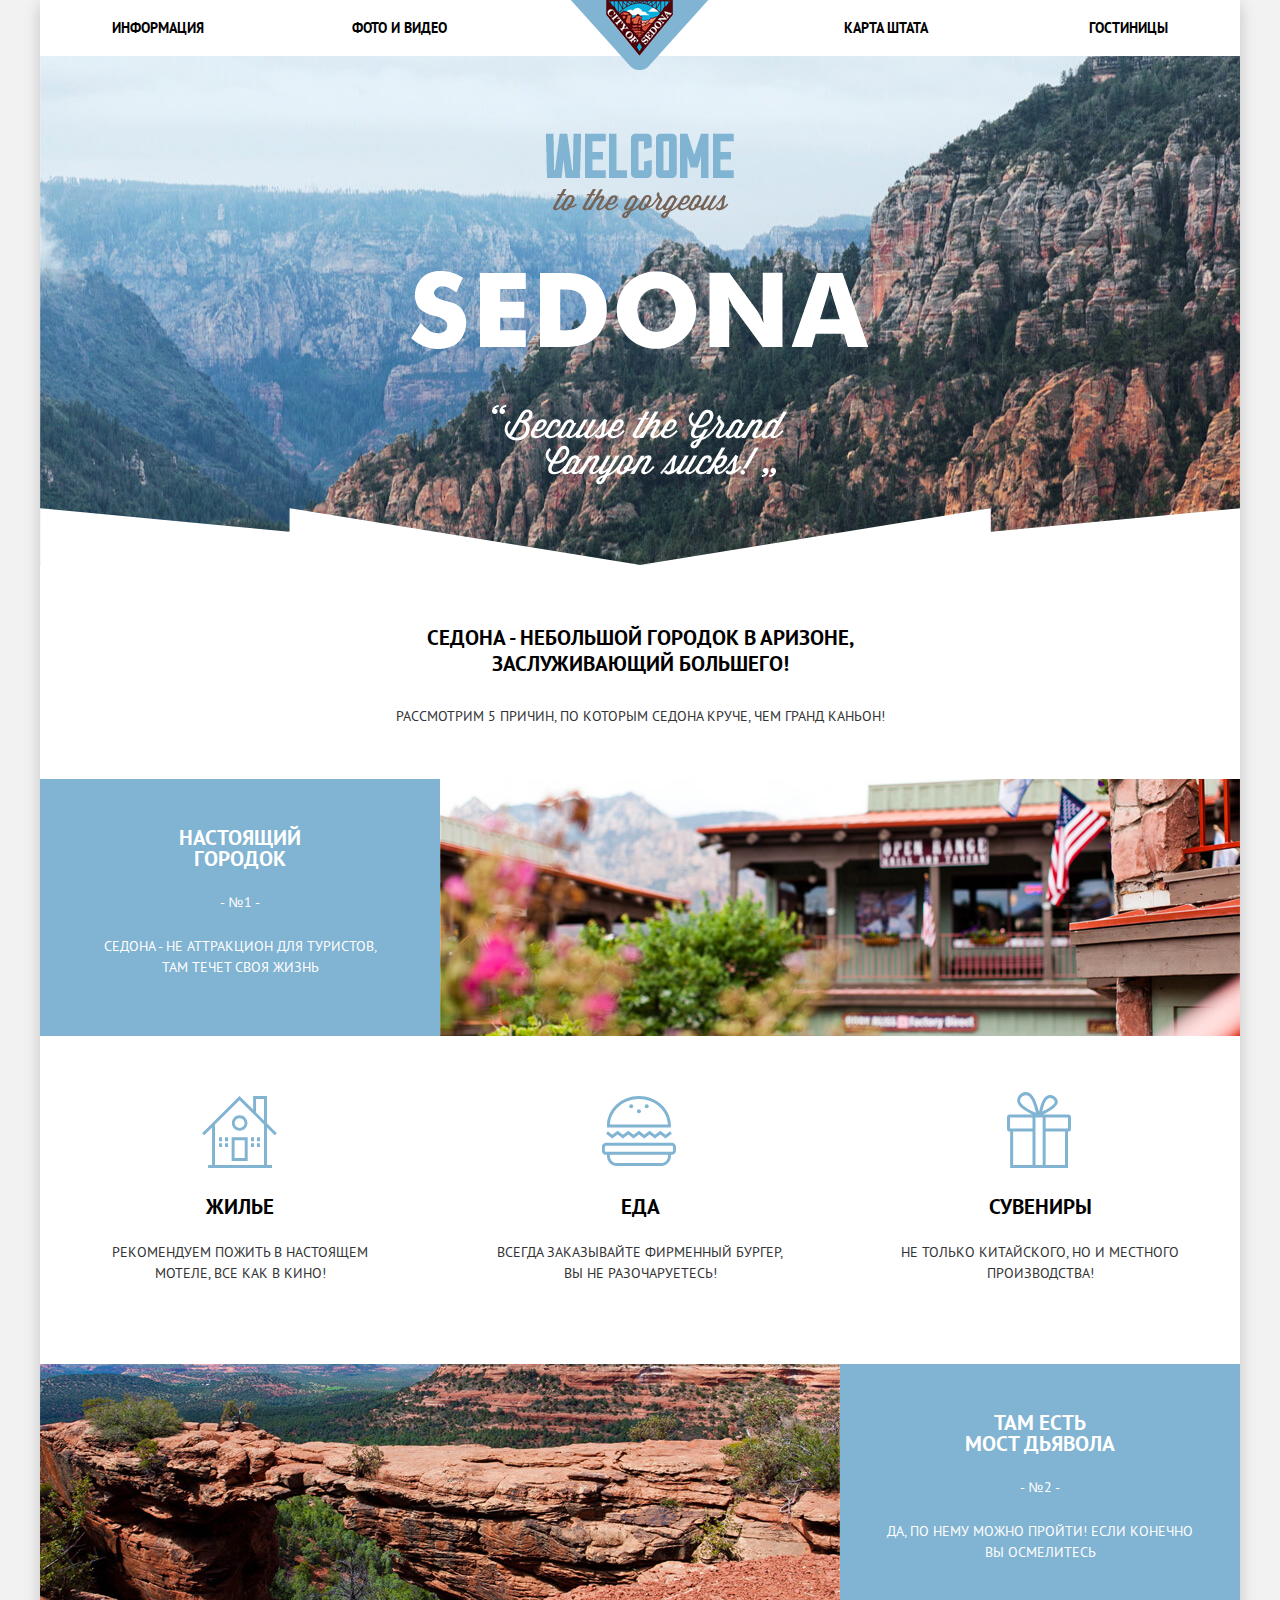
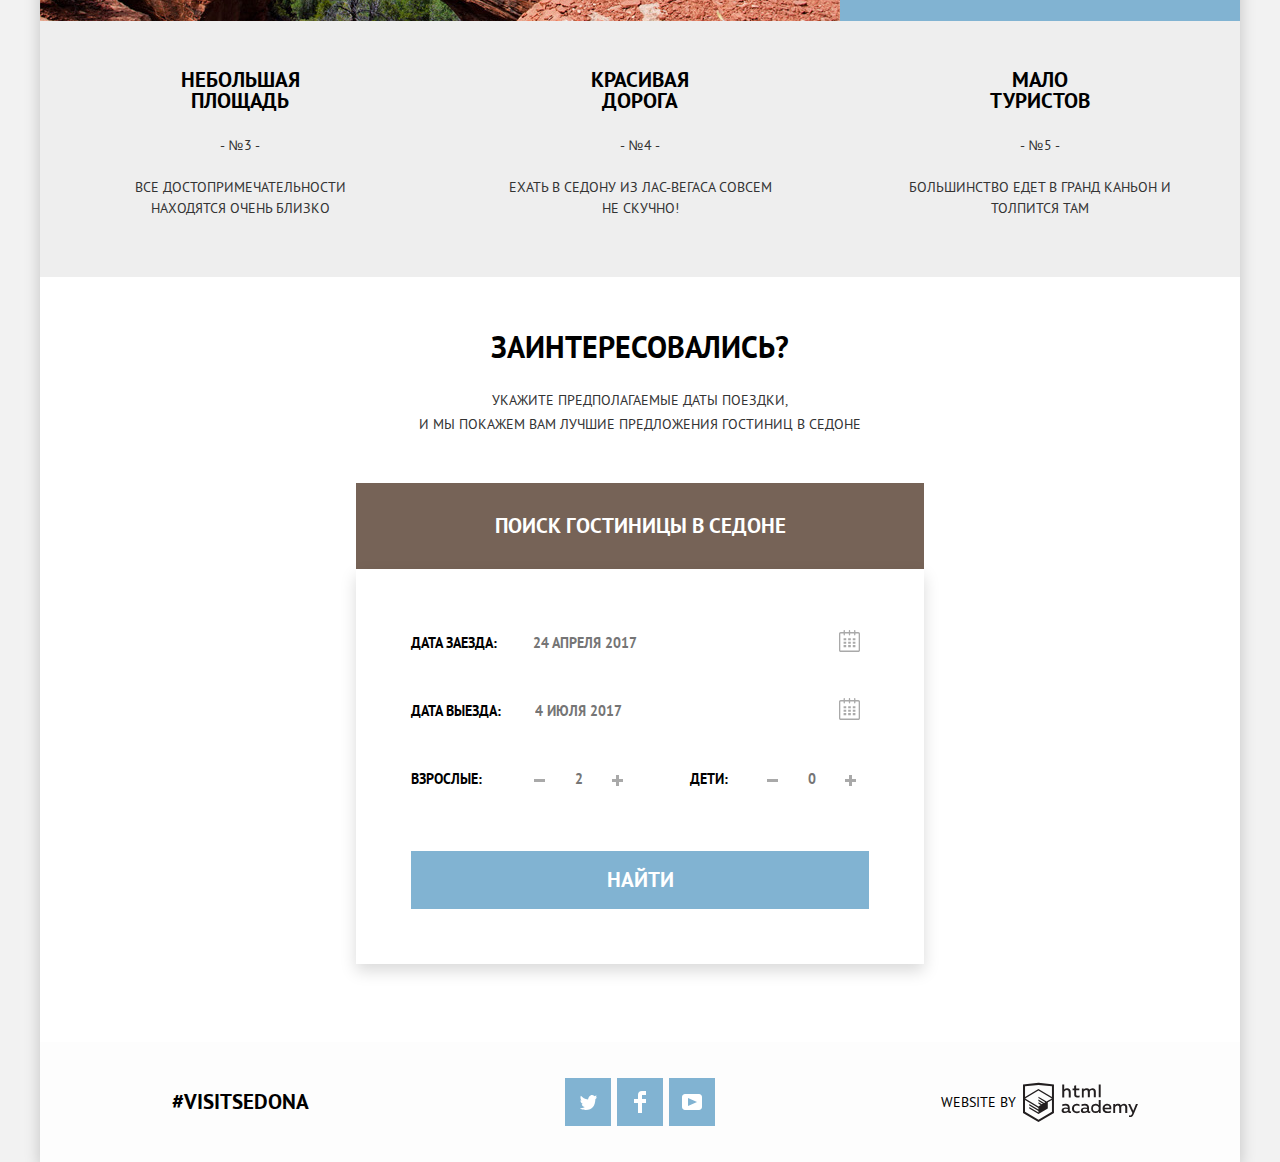
==== commit ebef2613: "исправление формы" ====
--- a/index.html
+++ b/index.html
@@ -27,7 +27,7 @@
 					<img src="img/welcome.png" width="458" height="352" alt="Welcome to Sedona!">
 				</div>
 				<section class="features-title">
-					<h2>Седона-небольшой городок в Аризоне, заслуживающий большего!</h2>
+					<h2>Седона - небольшой городок в Аризоне, заслуживающий большего!</h2>
 					<p>Рассмотрим 5 причин, по которым Седона круче, чем гранд каньон!</p>
 				</section>
 				<section class="features">
@@ -35,9 +35,9 @@
 						<li>
 							<section class="feature-with-img">
 								<div class="feature-text">
-									<h2>Настоящий городок</h2>
-									<span>— №1 —</span>
-									<p>Седона - не аттракцион для туристов, там течет своя жизнь</p>
+									<h2 class="short-title">Настоящий городок</h2>
+									<span>- №1 -</span>
+									<p class="short-text">Седона - не аттракцион для туристов, там течет своя жизнь</p>
 								</div>
 								<div class="feature-img">
 									<img src="img/city.jpg" width="800" height="401" alt="Фото города">
@@ -68,7 +68,7 @@
 								<div class="feature-text">
 									<h2>Там есть<br>
 									 мост дьявола</h2>
-									<span>— №2 —</span>
+									<span>- №2 -</span>
 									<p>Да, по нему можно пройти! Если конечно вы осмелитесь</p>
 								</div>
 							</section>
@@ -76,21 +76,21 @@
 						<li>
 							<div class="gray-background">
 								<h2>Небольшая площадь</h2>
-								<span>— №3 —</span>
+								<span>- №3 -</span>
 								<p>Все достопримечательности находятся очень близко</p>
 							</div>
 						</li>
 						<li>
 							<div class="gray-background">
 								<h2>Красивая дорога</h2>
-								<span>— №4 —</span>
+								<span>- №4 -</span>
 								<p>Ехать в Седону из Лас-Вегаса совсем не скучно!</p>
 							</div>
 						</li>
 						<li>
 							<div class="gray-background">
 								<h2>Мало туристов</h2>
-								<span>— №5 —</span>
+								<span>- №5 -</span>
 								<p>Большинство едет в гранд каньон и толпится там</p>
 							</div>
 						</li>
@@ -100,7 +100,50 @@
 					<h2>Заинтересовались?</h2>
 					<p>Укажите предполагаемые даты поездки,<br>
 					 и мы покажем вам лучшие предложения гостиниц в Седоне</p>
-					<a class="search-button" href="#">Поиск гостиницы в Седоне</a>
+					<div class="search-button-form">
+						<a class="search-button" href="#">Поиск гостиницы в Седоне</a>
+						<form class="search-form" action="https://echo.htmlacademy.ru" method="post">
+							<div class="all-width">
+								<label for="checkin-date">Дата заезда:</label>
+								<input type="text" id="checkin-date" name="checkin-date" value="" placeholder="24 апреля 2017">
+								<button type="button" class="calendar" value="Календарь">
+									<svg xmlns="http://www.w3.org/2000/svg" width="21" height="22" viewBox="0 0 21 22"><path d="M19.251 2.025h-2.845V.648c0-.381-.294-.689-.656-.689-.363 0-.656.308-.656.689v1.377h-3.938V.648c0-.381-.294-.689-.655-.689-.363 0-.657.308-.657.689v1.377H5.906V.648c0-.381-.294-.689-.656-.689-.363 0-.657.308-.657.689v1.377H1.75C.784 2.025 0 2.847 0 3.862v16.302C0 21.179.784 22 1.75 22h17.501c.966 0 1.749-.821 1.749-1.836V3.862c0-1.015-.783-1.837-1.749-1.837zm.437 18.139a.448.448 0 0 1-.437.459H1.75a.45.45 0 0 1-.438-.459V3.862a.45.45 0 0 1 .438-.459h2.844v1.378c0 .381.294.689.657.689.362 0 .656-.308.656-.689V3.403h3.938v1.378c0 .381.294.689.657.689.361 0 .655-.308.655-.689V3.403h3.938v1.378c0 .381.293.689.656.689.362 0 .656-.308.656-.689V3.403h2.845c.241 0 .437.206.437.459v16.302z" fill="#a9a9a9"/><path d="M4.594 8.225h2.625v2.066H4.594zM4.594 11.668h2.625v2.067H4.594zM4.594 15.112h2.625v2.066H4.594zM9.188 15.112h2.625v2.066H9.188zM9.188 11.668h2.625v2.067H9.188zM9.188 8.225h2.625v2.066H9.188zM13.781 15.112h2.625v2.066h-2.625zM13.781 11.668h2.625v2.067h-2.625zM13.781 8.225h2.625v2.066h-2.625z" fill="#a9a9a9"/></svg>
+								</button>
+							</div>
+							<div class="all-width">
+								<label for="checkout-date">Дата выезда:</label>
+								<input type="text" id="checkout-date" name="checkout-date" value="" placeholder="4 июля 2017">
+								<button type="button" class="calendar"  value="Календарь">
+									<svg xmlns="http://www.w3.org/2000/svg" width="21" height="22" viewBox="0 0 21 22"><path d="M19.251 2.025h-2.845V.648c0-.381-.294-.689-.656-.689-.363 0-.656.308-.656.689v1.377h-3.938V.648c0-.381-.294-.689-.655-.689-.363 0-.657.308-.657.689v1.377H5.906V.648c0-.381-.294-.689-.656-.689-.363 0-.657.308-.657.689v1.377H1.75C.784 2.025 0 2.847 0 3.862v16.302C0 21.179.784 22 1.75 22h17.501c.966 0 1.749-.821 1.749-1.836V3.862c0-1.015-.783-1.837-1.749-1.837zm.437 18.139a.448.448 0 0 1-.437.459H1.75a.45.45 0 0 1-.438-.459V3.862a.45.45 0 0 1 .438-.459h2.844v1.378c0 .381.294.689.657.689.362 0 .656-.308.656-.689V3.403h3.938v1.378c0 .381.294.689.657.689.361 0 .655-.308.655-.689V3.403h3.938v1.378c0 .381.293.689.656.689.362 0 .656-.308.656-.689V3.403h2.845c.241 0 .437.206.437.459v16.302z" fill="#a9a9a9"/><path d="M4.594 8.225h2.625v2.066H4.594zM4.594 11.668h2.625v2.067H4.594zM4.594 15.112h2.625v2.066H4.594zM9.188 15.112h2.625v2.066H9.188zM9.188 11.668h2.625v2.067H9.188zM9.188 8.225h2.625v2.066H9.188zM13.781 15.112h2.625v2.066h-2.625zM13.781 11.668h2.625v2.067h-2.625zM13.781 8.225h2.625v2.066h-2.625z" fill="#a9a9a9"/></svg>
+								</button>
+							</div>
+							<div class="half-width">
+								<label for="adults">Взрослые:</label>
+								<div class="controls">
+									<button type="button" class="control-min">
+										<span class="visually-hidden">-</span>
+									</button>
+									<input type="text" id="adults" name="adults" value="" placeholder="2">
+									<button type="button" class="control-plus">
+										<span class="visually-hidden">+</span>
+									</button>
+								</div>
+							</div>
+							<div class="half-width right">
+								<label for="child">Дети:</label>
+								<div class="controls">
+									<button type="button" class="control-min">
+										<span class="visually-hidden">-</span>
+									</button>
+									<input type="text" id="child" name="child" value="" placeholder="0">
+									<button type="button" class="control-plus">
+										<span class="visually-hidden">+</span>
+									</button>
+								</div>
+							</div>
+							<button type="submit" class="button">Найти</button> 
+						</form>
+					</div>
 				</section>
 				<section class="map">
 					<div class="map-container">
@@ -145,48 +188,6 @@
 					</div>
 				</div>
 			</footer>
-
-			<form class="search-form" action="https://echo.htmlacademy.ru" method="post">
-				<div class="all-width">
-					<label for="checkin-date">Дата заезда:</label>
-					<input type="text" id="checkin-date" name="checkin-date" value="" placeholder="24 апреля 2017">
-					<button type="button" class="calendar" value="Календарь">
-						<svg xmlns="http://www.w3.org/2000/svg" width="21" height="22" viewBox="0 0 21 22"><path d="M19.251 2.025h-2.845V.648c0-.381-.294-.689-.656-.689-.363 0-.656.308-.656.689v1.377h-3.938V.648c0-.381-.294-.689-.655-.689-.363 0-.657.308-.657.689v1.377H5.906V.648c0-.381-.294-.689-.656-.689-.363 0-.657.308-.657.689v1.377H1.75C.784 2.025 0 2.847 0 3.862v16.302C0 21.179.784 22 1.75 22h17.501c.966 0 1.749-.821 1.749-1.836V3.862c0-1.015-.783-1.837-1.749-1.837zm.437 18.139a.448.448 0 0 1-.437.459H1.75a.45.45 0 0 1-.438-.459V3.862a.45.45 0 0 1 .438-.459h2.844v1.378c0 .381.294.689.657.689.362 0 .656-.308.656-.689V3.403h3.938v1.378c0 .381.294.689.657.689.361 0 .655-.308.655-.689V3.403h3.938v1.378c0 .381.293.689.656.689.362 0 .656-.308.656-.689V3.403h2.845c.241 0 .437.206.437.459v16.302z" fill="#a9a9a9"/><path d="M4.594 8.225h2.625v2.066H4.594zM4.594 11.668h2.625v2.067H4.594zM4.594 15.112h2.625v2.066H4.594zM9.188 15.112h2.625v2.066H9.188zM9.188 11.668h2.625v2.067H9.188zM9.188 8.225h2.625v2.066H9.188zM13.781 15.112h2.625v2.066h-2.625zM13.781 11.668h2.625v2.067h-2.625zM13.781 8.225h2.625v2.066h-2.625z" fill="#a9a9a9"/></svg>
-					</button>
-				</div>
-				<div class="all-width">
-					<label for="checkout-date">Дата выезда:</label>
-					<input type="text" id="checkout-date" name="checkout-date" value="" placeholder="4 июля 2017">
-					<button type="button" class="calendar"  value="Календарь">
-						<svg xmlns="http://www.w3.org/2000/svg" width="21" height="22" viewBox="0 0 21 22"><path d="M19.251 2.025h-2.845V.648c0-.381-.294-.689-.656-.689-.363 0-.656.308-.656.689v1.377h-3.938V.648c0-.381-.294-.689-.655-.689-.363 0-.657.308-.657.689v1.377H5.906V.648c0-.381-.294-.689-.656-.689-.363 0-.657.308-.657.689v1.377H1.75C.784 2.025 0 2.847 0 3.862v16.302C0 21.179.784 22 1.75 22h17.501c.966 0 1.749-.821 1.749-1.836V3.862c0-1.015-.783-1.837-1.749-1.837zm.437 18.139a.448.448 0 0 1-.437.459H1.75a.45.45 0 0 1-.438-.459V3.862a.45.45 0 0 1 .438-.459h2.844v1.378c0 .381.294.689.657.689.362 0 .656-.308.656-.689V3.403h3.938v1.378c0 .381.294.689.657.689.361 0 .655-.308.655-.689V3.403h3.938v1.378c0 .381.293.689.656.689.362 0 .656-.308.656-.689V3.403h2.845c.241 0 .437.206.437.459v16.302z" fill="#a9a9a9"/><path d="M4.594 8.225h2.625v2.066H4.594zM4.594 11.668h2.625v2.067H4.594zM4.594 15.112h2.625v2.066H4.594zM9.188 15.112h2.625v2.066H9.188zM9.188 11.668h2.625v2.067H9.188zM9.188 8.225h2.625v2.066H9.188zM13.781 15.112h2.625v2.066h-2.625zM13.781 11.668h2.625v2.067h-2.625zM13.781 8.225h2.625v2.066h-2.625z" fill="#a9a9a9"/></svg>
-					</button>
-				</div>
-				<div class="half-width">
-					<label for="adults">Взрослые:</label>
-					<div class="controls">
-						<button type="button" class="control-plus">
-							<span class="visually-hidden">+</span>
-						</button>
-						<input type="text" id="adults" name="adults" value="" placeholder="2">
-						<button type="button" class="control-min">
-							<span class="visually-hidden">-</span>
-						</button>
-					</div>
-				</div>
-				<div class="half-width child">
-					<label for="child">Дети:</label>
-					<div class="controls">
-						<button type="button" class="control-plus">
-							<span class="visually-hidden">+</span>
-						</button>
-						<input type="text" id="child" name="child" value="" placeholder="0">
-						<button type="button" class="control-min">
-							<span class="visually-hidden">-</span>
-						</button>
-					</div>
-				</div>
-				<button type="submit" class="button">Найти</button> 
-			</form>
 		</div>
 	</body>
 </html>--- a/css/style.css
+++ b/css/style.css
@@ -159,25 +159,25 @@
   width: 100%;
   margin-bottom: 60px;
   padding-top: 77px;
-  padding-bottom: 81px;
+  padding-bottom: 74px;
   text-align: center;
 
   background-color: #788596;
   background-image: 
     url("../img/shape-background.png"),
     url("../img/center.jpg");
-  background-position: 0 bottom, 0 0;
+  background-position: 0 bottom, 0 21%;
   background-repeat: no-repeat;
 }
 
 .features-title {
   width: 576px;
-  margin: 0 auto 55px auto;
+  margin: 0 auto 50px auto;
   text-align: center;
 }
 
 .features-title h2 {
-  margin-bottom: 30px;
+  margin-bottom: 26px;
   padding: 0;
   font-size: 21px;
   line-height: 26px;
@@ -217,7 +217,14 @@
   margin: 0;
   padding: 0;
   overflow: hidden;
-}
+
+  background-color: #81b3d2;
+}
+
+.feature-with-img img {
+  width: 100%;
+  height: auto;
+}  
 
 .feature h2, 
 .feature-about h3 {
@@ -227,35 +234,44 @@
 }
 
 .feature-text {
-  width: 400px;
+  width: 310px;
+  padding: 0 45px;
   text-align: center;
 
   color: #ffffff;
-
-  background-color: #81b3d2;
 }
 
 .feature-text h2 {
   margin: 0;
-  padding-top: 45px;
-  padding-bottom: 25px;
+  padding-top: 48px;
+  padding-bottom: 23px;
   font-size: 21px;
   font-weight: bold;
   color: #ffffff;
+}
+
+.feature-text .short-title {
+  padding-left: 90px;
+  padding-right: 90px;
 }
 
 .feature-text p {
   /*width: 310px;*/
   margin: 0 auto;
-  padding-right: 48px;
-  padding-left: 48px;
-  padding-top: 25px;
-  padding-bottom: 60px;
+  padding-top: 23px;
+  padding-bottom: 58px;
+}
+
+.feature-text .short-text {
+  padding-right: 15px;
+  padding-left: 15px;
 }
 
 .feature-img {
+  display: flex;
+  align-items: center;
   width: 800px;
-  height: 256px;
+  max-height: 256px;
 }
 
 .feature-detail {
@@ -276,10 +292,11 @@
   position: relative;
   width: 400px;
   padding-top: 160px;
-  padding-bottom: 85px;
+  padding-bottom: 80px;
 }
 
 .feature-about p {
+  margin: 0;
   padding: 0 56px;
 }
 
@@ -307,7 +324,7 @@
   content: "";
   position: absolute;
   top: 56px;
-  left: 162px;
+  left: 167px;
   width: 64px;
   height: 76px;
   background-image: url("../img/gift.svg");
@@ -324,26 +341,28 @@
 
 .gray-background h2 {
   margin: 0;
-  padding-top: 45px;
-  padding-bottom: 25px;
+  padding-top: 48px;
+  padding-bottom: 24px;
+  padding-left: 140px;
+  padding-right: 140px;
 }
 
 .gray-background p {
   width: 270px;
   margin: 0 auto;
-  padding-top: 25px;
-  padding-bottom: 60px;
+  padding-top: 21px;
+  padding-bottom: 58px;
 }
 
 .hotel-search {
   width: 100%;
-  padding-top: 55px;
+  padding-top: 52px;
   text-align: center;
 }
 
 .hotel-search h2 {
   margin: 0;
-  margin-bottom: 30px;
+  margin-bottom: 23px;
   padding:0;
   font-size: 30px;
   line-height: 36px;
@@ -353,9 +372,15 @@
 
 .hotel-search p {
   margin: 0;
-  margin-bottom: 50px;
+  margin-bottom: 47px;
   padding: 0;
   line-height: 24px;
+}
+
+.search-button-form {
+  position: relative;
+  width: 568px;
+  margin: 0 auto;
 }
 
 a.search-button {
@@ -390,13 +415,14 @@
 }
 
 .search-form {
+  position: absolute;
+  left: 0;
   display: flex;
   flex-wrap: wrap;
   width: 458px;
-  padding-top: 63px;
-  padding-bottom: 55px;
-  padding-left: 55px;
-  padding-right: 55px;
+  padding: 55px;
+  background-color: #ffffff;
+  box-shadow: 0 7px 15px 0 rgba(0,1,1,0.15);
 }
 
 .search-form .all-width {
@@ -404,31 +430,34 @@
   justify-content: space-between;
   align-items: center;
   width: 100%;
-  margin-bottom: 45px;
+  margin-bottom: 30px;
+  margin-right: 9px;
 }
 
 .search-form .half-width {
   display: flex;
   justify-content: space-between;
   align-items: center;
+  box-sizing: border-box;
   width: 50%;
-  margin-bottom: 62px;
-}
-
-.half-width.child {
+  margin-bottom: 53px;
+  padding-right: 17px;
+}
+
+.half-width.right {
   box-sizing: border-box;
+  padding-right: 13px;
   padding-left: 50px;
 }
 
-
 .all-width input {
-  width: 298px;
-  padding: 6px 15px;
+  width: 270px;
+  padding: 4px 10px;
 }
 
 .half-width input {
   width: 35px;
-  padding: 6px 15px;
+  padding: 4px 10px;
   text-align: center;
 }
 
@@ -440,8 +469,11 @@
   color: #000000;
   text-transform: uppercase;
 
-  border: none;
 } 
+
+.search-form input[type="text"] {
+  border: 2px solid transparent;
+}
 
 .search-form label {
   margin: 0;
@@ -478,10 +510,6 @@
 
 .calendar:active path {
   fill: #81b3d2;
-}
-
-.half-width .controls {
-  margin-right: 13px;
 }
 
 .search-form button[type="submit"] {
@@ -503,6 +531,7 @@
   position: relative;
   width: 11px;
   height: 11px;
+  padding: 0; 
   vertical-align: middle;
 }
 
@@ -536,7 +565,6 @@
   background-color: black;
 }
 
-
 .control-min:active::before,
 .control-plus:active::before,
 .control-plus:active::after {
@@ -563,7 +591,7 @@
   padding: 0 72px;
   background-color: #505c64;
   background-image: url("../img/inner-background.jpg");
-  background-position: center center;
+  background-position: 0 16%;
   background-repeat: no-repeat;
 }
 
@@ -591,20 +619,20 @@
   display: flex;
   flex-direction: column;
   width: 240px;
-  margin-top: 30px;
+  margin-top: 27px;
   text-align: left;
 }
 
 .infrastructure label,
 .type label {
-  padding-bottom: 30px;
+  padding-bottom: 25px;
 }
 
 .type {
   display: flex;
   flex-direction: column;
   width: 225px;
-  margin-top: 30px;
+  margin-top: 27px;
   padding-left: 15px;
   text-align: left;
 }
@@ -612,13 +640,13 @@
 .checkbox-conrol {
   position: relative;
   display: block;
-  padding-left: 39px;
+  padding-left: 40px;
 }
 
 .checkbox-conrol::before {
   content: "";
   position: absolute;
-  top: 0;
+  top: -2px;
   left: 0;
   width: 23px;
   height: 23px;
@@ -651,7 +679,7 @@
   flex-direction: column;
   justify-content: space-between;
   align-items: center;
-  margin-top: 30px;
+  margin-top: 27px;
   margin-left: auto;
 }
 
@@ -663,17 +691,19 @@
 }
 
 .range-with-button .button {
-  width: 133px;
+  width: 135px;
   margin-bottom: 33px;
-  padding: 10px 0;
+  margin-left: -10px;
+  padding: 5px 0;
+  line-height: 21px;
   text-align: center;
   text-transform: uppercase;
 }
 
 .price-borders {
   position: relative;
-  width: 318px;
-  height: 36px;
+  width: 315px;
+  height: 34px;
   margin-bottom: 20px;
 
   font-size: 0;
@@ -698,7 +728,7 @@
   display: inline-block;
 
   font-size: 14px;
-  line-height: 38px;
+  line-height: 35px;
   vertical-align: top;
 
   cursor: pointer;
@@ -710,9 +740,14 @@
   padding-left: 65px;
 }
 
+.price-borders .max-price {
+  padding-left: 58px;
+}
+
 .price-borders input {
   width: 50px;
   margin: 0;
+  padding: 0;
 
   color: inherit;
   font: inherit;
@@ -771,6 +806,7 @@
 
   background-color: transparent;
   border: 2px solid #ffffff;
+  border-radius: 2px;
 }
 
 .hotel-form button[type="submit"]:hover,
@@ -782,7 +818,7 @@
 
 .search-options {
   display: flex;
-  align-items: flex-end;
+  align-items: baseline;
   width: 1056px;
   padding: 30px 72px;
   margin-bottom: 1px;
@@ -813,20 +849,18 @@
   display: flex;
   margin-top: 0;
   margin-bottom: 0;
-  margin-left: 40px;
+  margin-left: 38px;
 }
 
 .options-list li {
-  margin-right: 30px;
+  margin-right: 33px;
 }
 
 .options-list a {
   font-size: 12px;
   line-height: 18px;
   color: rgba(0,0,0,0.3);
-  text-decoration: underline;
-  text-decoration-style: dotted;
-  text-decoration-color: #81b3d2;
+  border-bottom: 1px dotted #81b3d2;
 }
 
 .options-list a:hover,
@@ -837,11 +871,11 @@
 
 .options-list a:active {
   color: #000000;
-  text-decoration: none;
+  border-bottom: none;
 }
 .options-list .current {
   color: #81b3d2;
-  text-decoration: none;
+  border-bottom: none;
 }
 
 .options-sort {
@@ -913,7 +947,7 @@
   margin-bottom: 1px;
 
   padding-top: 30px;
-  padding-bottom: 30px;
+  padding-bottom: 23px;
  }
 
 .hotel::after {
@@ -941,8 +975,8 @@
 
 .hotel-text h1 {
   margin: 0;
-  padding: 0;
-  margin-top: -3px;
+  margin-top: -6px;
+  padding: 0;
   margin-bottom: 7px;
 }
 
@@ -976,6 +1010,7 @@
 .hotel-link {
   display: flex;
   flex-direction: column;
+  justify-content: space-between;
   margin: 0;
   padding: 0;
   margin-bottom: 6px;
@@ -985,40 +1020,42 @@
 
 .hotel-link span {
   align-self: flex-start;
-  margin-bottom: 7px; 
+  margin-bottom: 13px; 
   text-align: left;
 }
 
 .hotel-rating {
   position: relative;
-  align-self: flex-end;
+  align-self: flex-start;
+  min-width: 105px;
   margin-left: auto;
-  padding-top: 68px;
-  padding-bottom: 9px;
-  padding-right: 15px;
+  padding-top: 66px;
+  padding-right: 13px;
+  text-align: right;
 
   color: #666666;
 }
+
 .rating-img {
   position: absolute;
   top: 0;
   right: 0;
-  background-image: url("../img/star1.png");
-  background-repeat: repeat-x;
+  background-image: url("../img/star.svg");
+  background-repeat: space;
 }
 
 .four-stars {
-  width: 92px;
+  width: 87px;
   height: 17px;
 }
 
 .three-stars {
-  width: 69px;
+  width: 64px;
   height: 17px;
 }
 
 .rating-img.two-stars {
-  width: 46px;
+  width: 39px;
   height: 17px;
 }
 
@@ -1028,13 +1065,22 @@
 
   background-color: #766357;
 }
+
+
 
 .detail-button,
 .order-button {
   display: block;
+  padding: 4px 0;
+  margin-right: 6px;
+}
+
+.detail-button {
+  width: 110px;
+}
+
+.order-button  {
   width: 142px;
-  padding: 5px 0;
-  margin-right: 6px;
 }
 
 a.order-button:hover,
@@ -1071,21 +1117,21 @@
 .page-footer {
   position: relative;
   width: 100%;
-  padding: 47px 0;
+  padding: 36px 0;
   background-color: rgba(254,254,254,0.9);
 }
 
 .wrapper {
   display: flex;
   justify-content: space-between;
-  align-items: baseline;
+  align-items: center;
   flex-wrap: wrap;
   margin: 0 72px;
-  text-align: center;
 }
 
 .footer-tag {
-  width: 240px;
+  width: 180px;
+  padding-left: 60px;
 }
 
 .footer-tag a {
@@ -1115,6 +1161,7 @@
   justify-content: center;
   width: 46px;
   height: 48px;
+  margin-right: 6px;
 
   background-color: #81b3d2;
 }
@@ -1134,11 +1181,12 @@
 }
 
 .footer-copyright {
-  width: 240px;
+  width: 211px;
+  padding-right: 23px;
 }
 
 .footer-copyright span {
-  margin-right: 6px;
+  margin-right: 7px;
   line-height: 26px;
   color: #000000;
 }
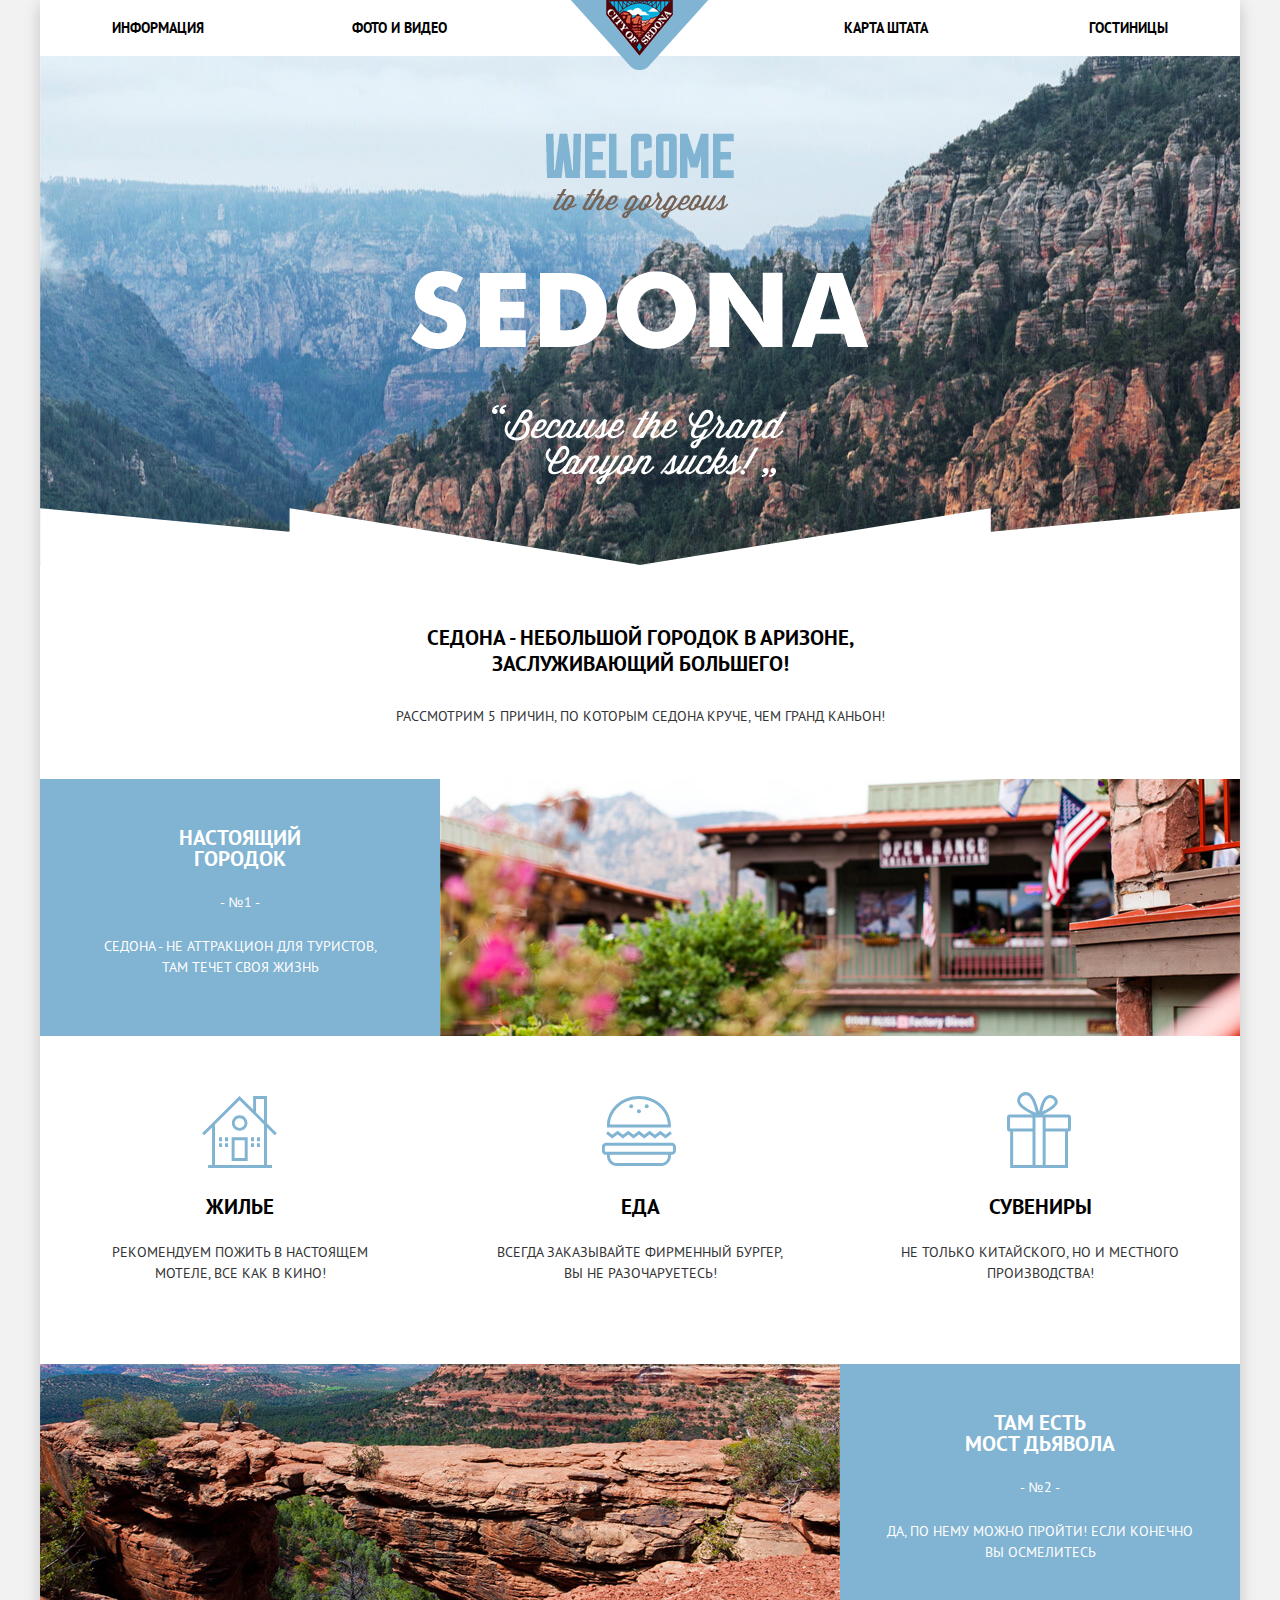
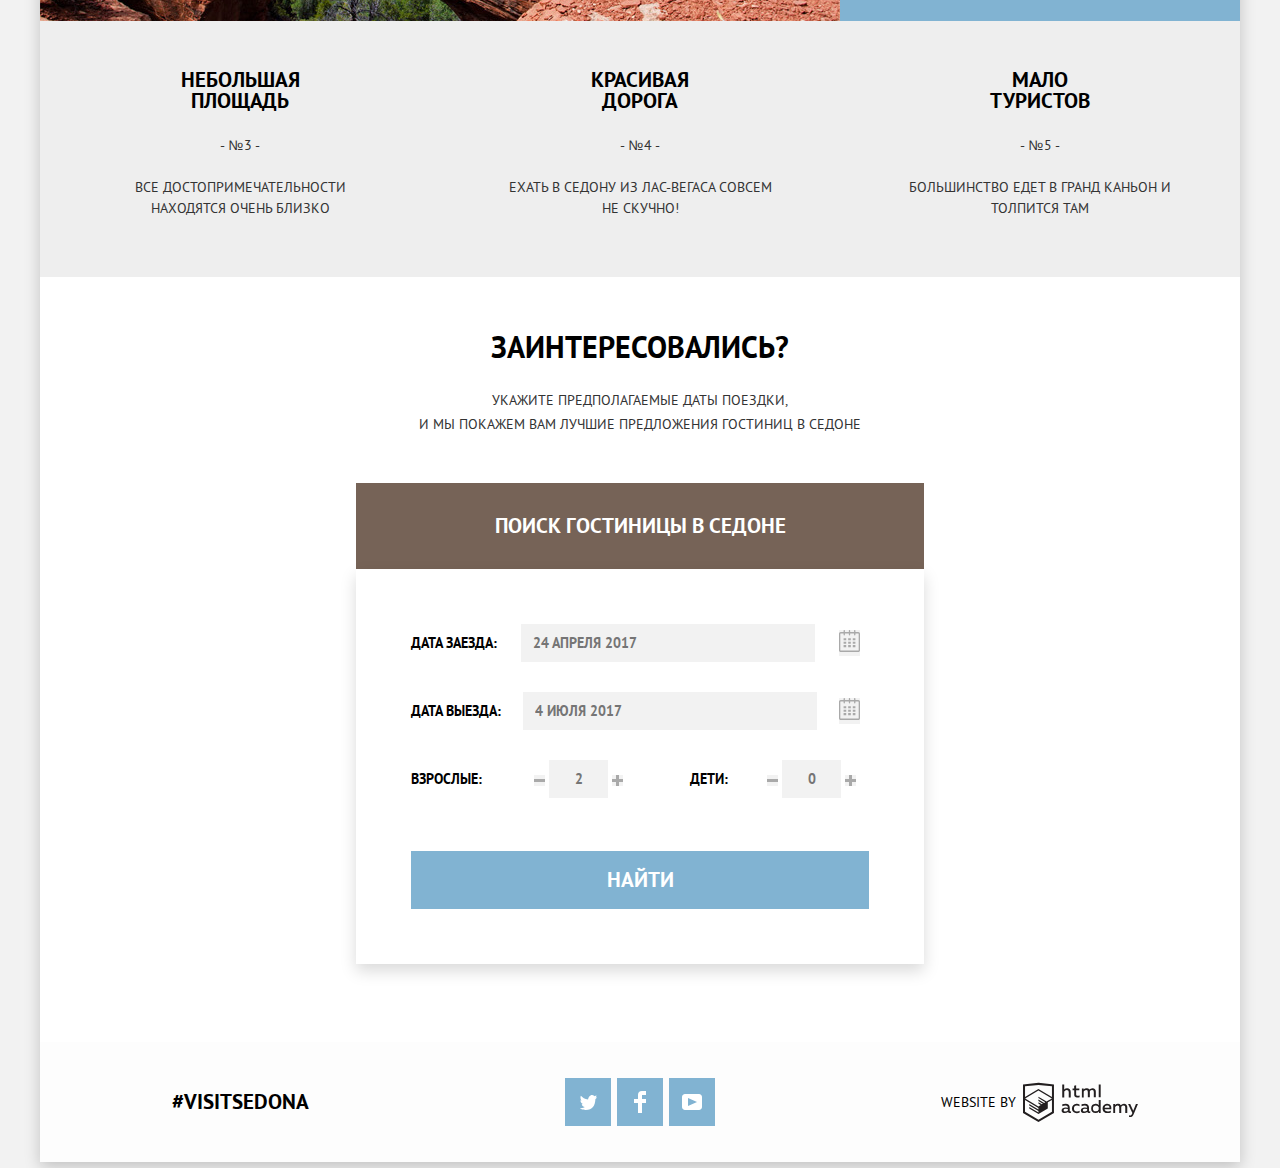
==== commit e0d34c75: "исправление футера" ====
--- a/index.html
+++ b/index.html
@@ -147,7 +147,7 @@
 				</section>
 				<section class="map">
 					<div class="map-container">
-						<iframe width="100%" height="100%" frameborder="0" style="border:0" src="https://www.google.com/maps/embed/v1/place?q=place_id:ChIJDbBC-TKhLYcR_Y5s-iPFSFU&key=AIzaSyATpxnk5i8NaRkqdhZNHQSZLrlBwsCyEhY" allowfullscreen></iframe>
+						<iframe width="100%" height="593" frameborder="0" style="border:0" src="https://www.google.com/maps/embed/v1/place?q=place_id:ChIJDbBC-TKhLYcR_Y5s-iPFSFU&key=AIzaSyATpxnk5i8NaRkqdhZNHQSZLrlBwsCyEhY" allowfullscreen></iframe>
 					</div>
 				</section>
 			</main>
--- a/css/style.css
+++ b/css/style.css
@@ -453,12 +453,15 @@
 .all-width input {
   width: 270px;
   padding: 4px 10px;
+  background-color: #f2f2f2;
 }
 
 .half-width input {
   width: 35px;
   padding: 4px 10px;
   text-align: center;
+  background-color: #f2f2f2;
+
 }
 
 .search-form input[type="text"],
@@ -489,7 +492,7 @@
 }
 
 .search-form button {
-  background-color: transparent;
+  background-color: #f2f2f2;
   border: none;
 }
 
@@ -501,6 +504,8 @@
   padding: 0;
   vertical-align: middle;
   text-align: center;
+  background-color: #f2f2f2;
+
 }
 
 .calendar:hover path,
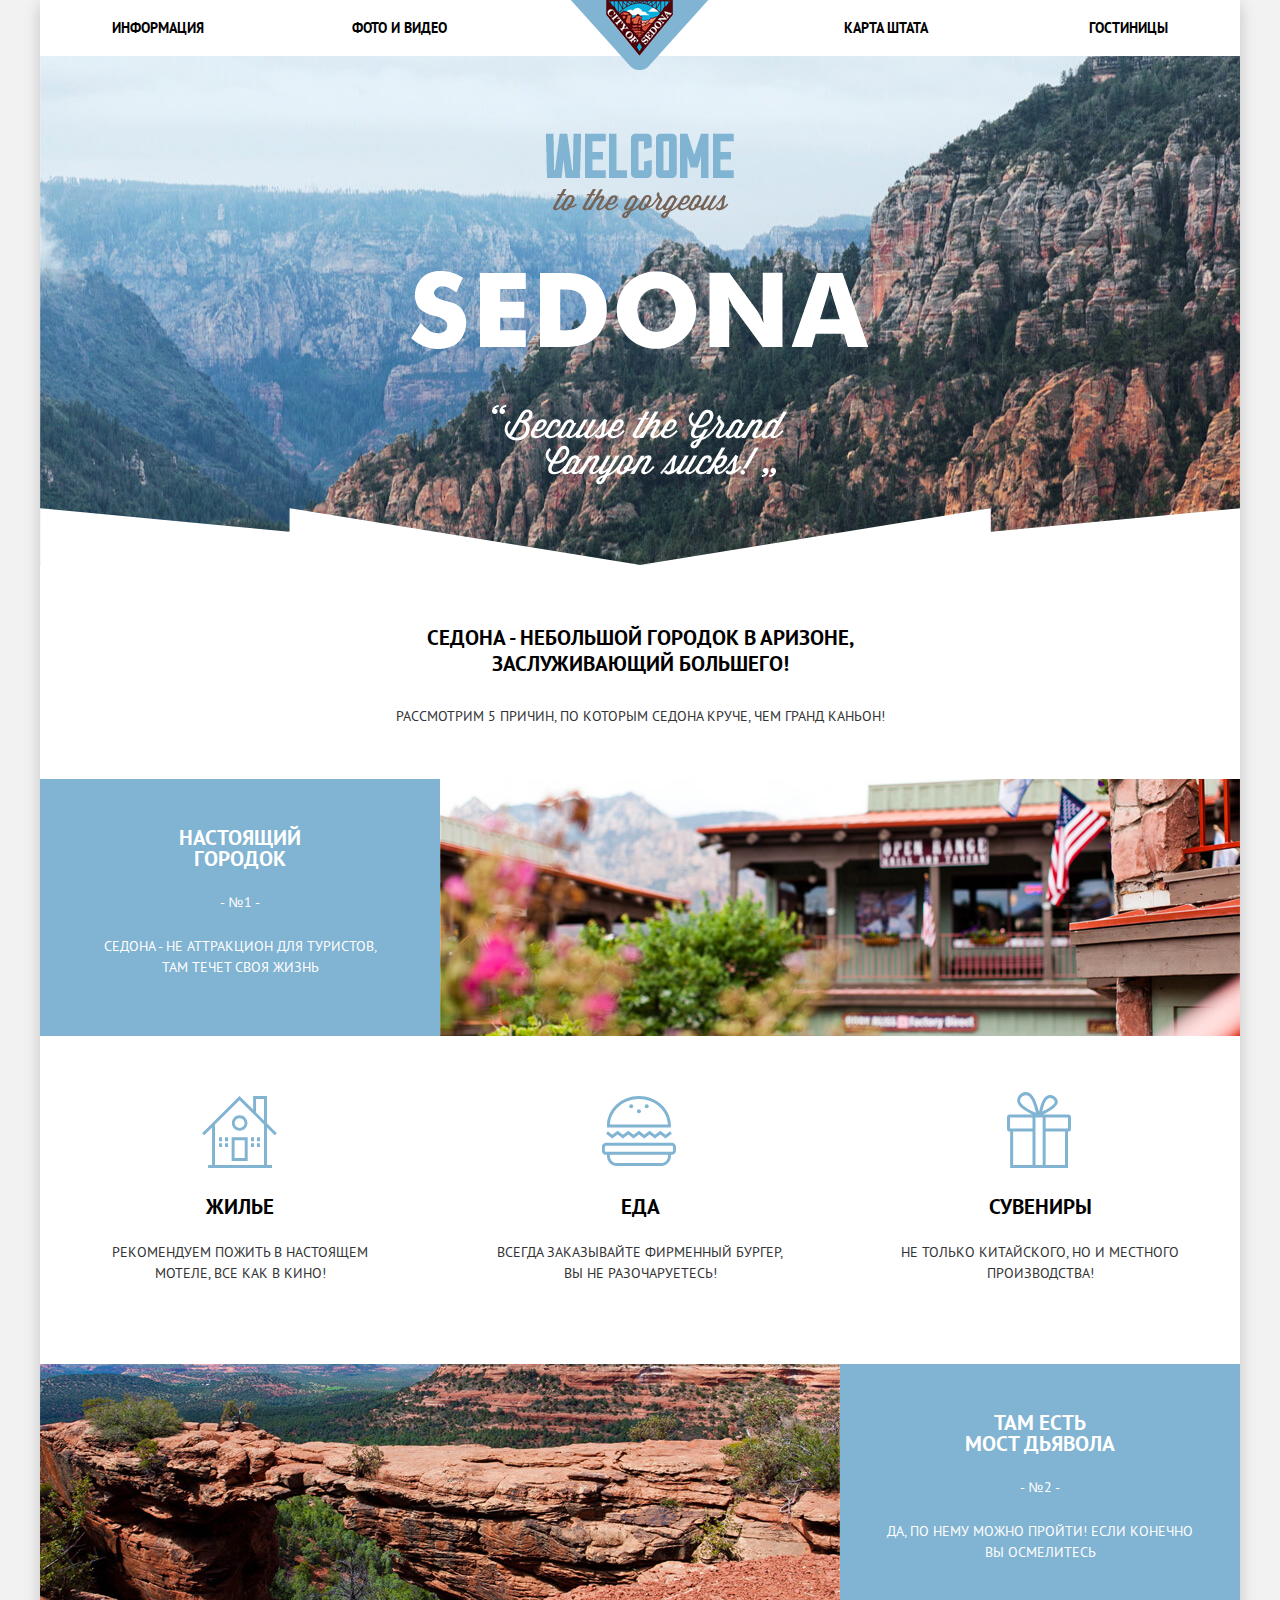
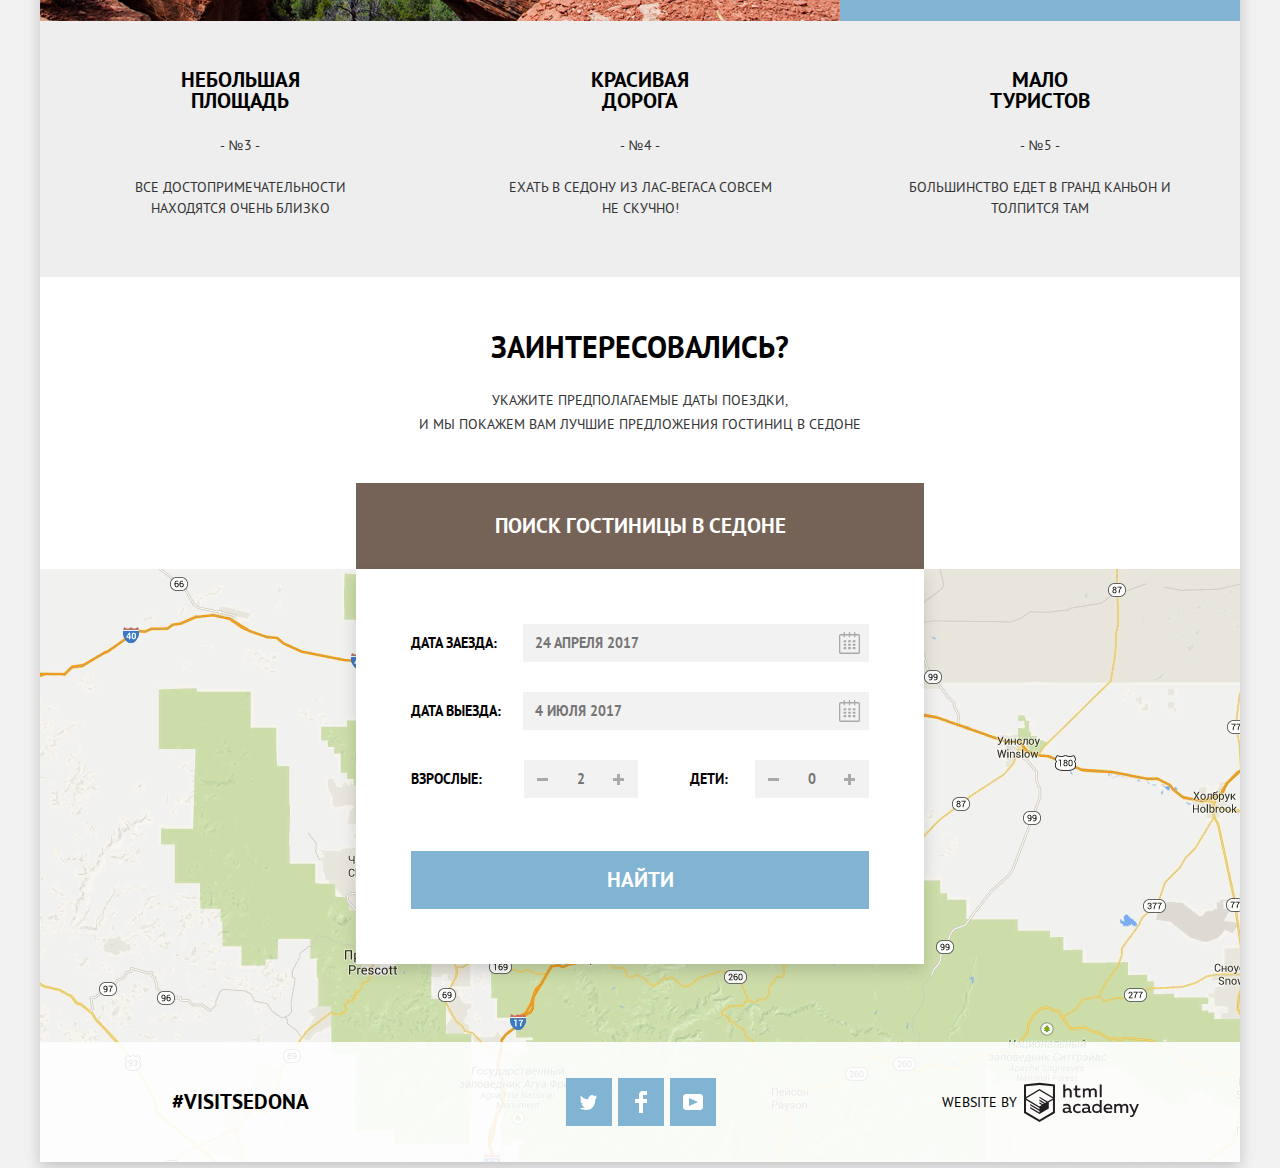
==== commit 943675fa: "испраление" ====
--- a/index.html
+++ b/index.html
@@ -105,17 +105,21 @@
 						<form class="search-form" action="https://echo.htmlacademy.ru" method="post">
 							<div class="all-width">
 								<label for="checkin-date">Дата заезда:</label>
-								<input type="text" id="checkin-date" name="checkin-date" value="" placeholder="24 апреля 2017">
-								<button type="button" class="calendar" value="Календарь">
+								<div class="input-wrapper">
+									<input type="text" id="checkin-date" name="checkin-date" value="" placeholder="24 апреля 2017">
+									<button type="button" class="calendar" value="Календарь">
 									<svg xmlns="http://www.w3.org/2000/svg" width="21" height="22" viewBox="0 0 21 22"><path d="M19.251 2.025h-2.845V.648c0-.381-.294-.689-.656-.689-.363 0-.656.308-.656.689v1.377h-3.938V.648c0-.381-.294-.689-.655-.689-.363 0-.657.308-.657.689v1.377H5.906V.648c0-.381-.294-.689-.656-.689-.363 0-.657.308-.657.689v1.377H1.75C.784 2.025 0 2.847 0 3.862v16.302C0 21.179.784 22 1.75 22h17.501c.966 0 1.749-.821 1.749-1.836V3.862c0-1.015-.783-1.837-1.749-1.837zm.437 18.139a.448.448 0 0 1-.437.459H1.75a.45.45 0 0 1-.438-.459V3.862a.45.45 0 0 1 .438-.459h2.844v1.378c0 .381.294.689.657.689.362 0 .656-.308.656-.689V3.403h3.938v1.378c0 .381.294.689.657.689.361 0 .655-.308.655-.689V3.403h3.938v1.378c0 .381.293.689.656.689.362 0 .656-.308.656-.689V3.403h2.845c.241 0 .437.206.437.459v16.302z" fill="#a9a9a9"/><path d="M4.594 8.225h2.625v2.066H4.594zM4.594 11.668h2.625v2.067H4.594zM4.594 15.112h2.625v2.066H4.594zM9.188 15.112h2.625v2.066H9.188zM9.188 11.668h2.625v2.067H9.188zM9.188 8.225h2.625v2.066H9.188zM13.781 15.112h2.625v2.066h-2.625zM13.781 11.668h2.625v2.067h-2.625zM13.781 8.225h2.625v2.066h-2.625z" fill="#a9a9a9"/></svg>
-								</button>
+									</button>
+								</div>
 							</div>
 							<div class="all-width">
 								<label for="checkout-date">Дата выезда:</label>
-								<input type="text" id="checkout-date" name="checkout-date" value="" placeholder="4 июля 2017">
-								<button type="button" class="calendar"  value="Календарь">
+								<div class="input-wrapper">
+									<input type="text" id="checkout-date" name="checkout-date" value="" placeholder="4 июля 2017">
+									<button type="button" class="calendar"  value="Календарь">
 									<svg xmlns="http://www.w3.org/2000/svg" width="21" height="22" viewBox="0 0 21 22"><path d="M19.251 2.025h-2.845V.648c0-.381-.294-.689-.656-.689-.363 0-.656.308-.656.689v1.377h-3.938V.648c0-.381-.294-.689-.655-.689-.363 0-.657.308-.657.689v1.377H5.906V.648c0-.381-.294-.689-.656-.689-.363 0-.657.308-.657.689v1.377H1.75C.784 2.025 0 2.847 0 3.862v16.302C0 21.179.784 22 1.75 22h17.501c.966 0 1.749-.821 1.749-1.836V3.862c0-1.015-.783-1.837-1.749-1.837zm.437 18.139a.448.448 0 0 1-.437.459H1.75a.45.45 0 0 1-.438-.459V3.862a.45.45 0 0 1 .438-.459h2.844v1.378c0 .381.294.689.657.689.362 0 .656-.308.656-.689V3.403h3.938v1.378c0 .381.294.689.657.689.361 0 .655-.308.655-.689V3.403h3.938v1.378c0 .381.293.689.656.689.362 0 .656-.308.656-.689V3.403h2.845c.241 0 .437.206.437.459v16.302z" fill="#a9a9a9"/><path d="M4.594 8.225h2.625v2.066H4.594zM4.594 11.668h2.625v2.067H4.594zM4.594 15.112h2.625v2.066H4.594zM9.188 15.112h2.625v2.066H9.188zM9.188 11.668h2.625v2.067H9.188zM9.188 8.225h2.625v2.066H9.188zM13.781 15.112h2.625v2.066h-2.625zM13.781 11.668h2.625v2.067h-2.625zM13.781 8.225h2.625v2.066h-2.625z" fill="#a9a9a9"/></svg>
-								</button>
+									</button>
+								</div>	
 							</div>
 							<div class="half-width">
 								<label for="adults">Взрослые:</label>
@@ -147,7 +151,7 @@
 				</section>
 				<section class="map">
 					<div class="map-container">
-						<iframe width="100%" height="593" frameborder="0" style="border:0" src="https://www.google.com/maps/embed/v1/place?q=place_id:ChIJDbBC-TKhLYcR_Y5s-iPFSFU&key=AIzaSyATpxnk5i8NaRkqdhZNHQSZLrlBwsCyEhY" allowfullscreen></iframe>
+						<iframe width="1200" height="593" style="border:0" src="https://www.google.com/maps/embed/v1/place?q=place_id:ChIJDbBC-TKhLYcR_Y5s-iPFSFU&key=AIzaSyATpxnk5i8NaRkqdhZNHQSZLrlBwsCyEhY" allowfullscreen></iframe>
 					</div>
 				</section>
 			</main>
--- a/css/style.css
+++ b/css/style.css
@@ -37,6 +37,11 @@
   text-decoration: none;
 }
 
+img {
+max-width: 100%;
+height: auto;
+}
+
 .visually-hidden:not(:focus):not(:active),
 input[type="checkbox"].visually-hidden {
   position: absolute;
@@ -208,7 +213,8 @@
   padding: 0;
 }
 
-.feature-with-img, .feature-detail {
+.feature-with-img, 
+.feature-detail {
   width: 100%;
 }
 
@@ -220,11 +226,6 @@
 
   background-color: #81b3d2;
 }
-
-.feature-with-img img {
-  width: 100%;
-  height: auto;
-}  
 
 .feature h2, 
 .feature-about h3 {
@@ -256,7 +257,6 @@
 }
 
 .feature-text p {
-  /*width: 310px;*/
   margin: 0 auto;
   padding-top: 23px;
   padding-bottom: 58px;
@@ -409,9 +409,17 @@
   background-color: #503e33;
 }
 
+.map {
+	height: 473px;
+	width: 100%;
+}
+
 .map-container {
-  height: 473px;
+  height: 593px;
   width: 100%;
+  background-color: #e0e8cd;
+  background-image: url("../img/map.png"); 
+  background-repeat: no-repeat;
 }
 
 .search-form {
@@ -431,7 +439,6 @@
   align-items: center;
   width: 100%;
   margin-bottom: 30px;
-  margin-right: 9px;
 }
 
 .search-form .half-width {
@@ -441,27 +448,31 @@
   box-sizing: border-box;
   width: 50%;
   margin-bottom: 53px;
-  padding-right: 17px;
+  padding-right: 2px;
 }
 
 .half-width.right {
   box-sizing: border-box;
-  padding-right: 13px;
   padding-left: 50px;
+  padding-right: 0;
 }
 
 .all-width input {
-  width: 270px;
+  width: 322px;
   padding: 4px 10px;
   background-color: #f2f2f2;
 }
 
 .half-width input {
-  width: 35px;
-  padding: 4px 10px;
+	box-sizing: border-box;
+  width: 38px;
+  padding: 4px 5px;
   text-align: center;
   background-color: #f2f2f2;
-
+}
+
+.input-wrapper {
+	position: relative;
 }
 
 .search-form input[type="text"],
@@ -492,7 +503,6 @@
 }
 
 .search-form button {
-  background-color: #f2f2f2;
   border: none;
 }
 
@@ -501,10 +511,15 @@
 }
 
 .calendar {
+	position: absolute;
+	top: 50%;
+	right: 9px;
+	margin-top: -11px;
+
   padding: 0;
   vertical-align: middle;
   text-align: center;
-  background-color: #f2f2f2;
+  background-color: transparent;
 
 }
 
@@ -531,21 +546,27 @@
   border: none;
 }
 
+.controls {
+	display: flex;
+	background-color: #f2f2f2;
+}
+
 .control-plus,
 .control-min {
   position: relative;
-  width: 11px;
-  height: 11px;
+  width: 38px;
+  height: 38px;
   padding: 0; 
   vertical-align: middle;
+  background-color: #f2f2f2;
 }
 
 .control-plus::before,
 .control-min::before {
   content: "";
   position: absolute;
-  top: 4px;
-  left: 0;
+  top: 18px;
+  left: 13px;
   width: 11px;
   height: 3px;
   background-color: #a9a9a9;
@@ -554,8 +575,8 @@
 .control-plus::after {
   content: "";
   position: absolute;
-  top: 0;
-  left: 4px;
+  top: 14px;
+  left: 17px;
   width: 3px;
   height: 11px;
   background-color: #a9a9a9;
@@ -755,7 +776,6 @@
   padding: 0;
 
   color: inherit;
-  font: inherit;
 
   background: none;
   border: none;
@@ -1034,11 +1054,21 @@
   align-self: flex-start;
   min-width: 105px;
   margin-left: auto;
-  padding-top: 66px;
+  padding-top: 63px;
+  text-align: right;
+
+  color: #666666;
+}
+
+.hotel-rating span {
+  display: inline-block;
+  padding-left: 15px;
   padding-right: 13px;
-  text-align: right;
-
-  color: #666666;
+  padding-top: 3px;
+  padding-bottom: 2px;
+  vertical-align: middle;
+  background-color: #f2f2f2;
+  
 }
 
 .rating-img {
@@ -1050,17 +1080,17 @@
 }
 
 .four-stars {
-  width: 87px;
+  width: 88px;
   height: 17px;
 }
 
 .three-stars {
-  width: 64px;
+  width: 65px;
   height: 17px;
 }
 
 .rating-img.two-stars {
-  width: 39px;
+  width: 40px;
   height: 17px;
 }
 
@@ -1070,8 +1100,6 @@
 
   background-color: #766357;
 }
-
-
 
 .detail-button,
 .order-button {
@@ -1118,7 +1146,6 @@
   background-color: #5496bd;
 }
 
-
 .page-footer {
   position: relative;
   width: 100%;
@@ -1186,7 +1213,7 @@
 }
 
 .footer-copyright {
-  width: 211px;
+  width: 210px;
   padding-right: 23px;
 }
 
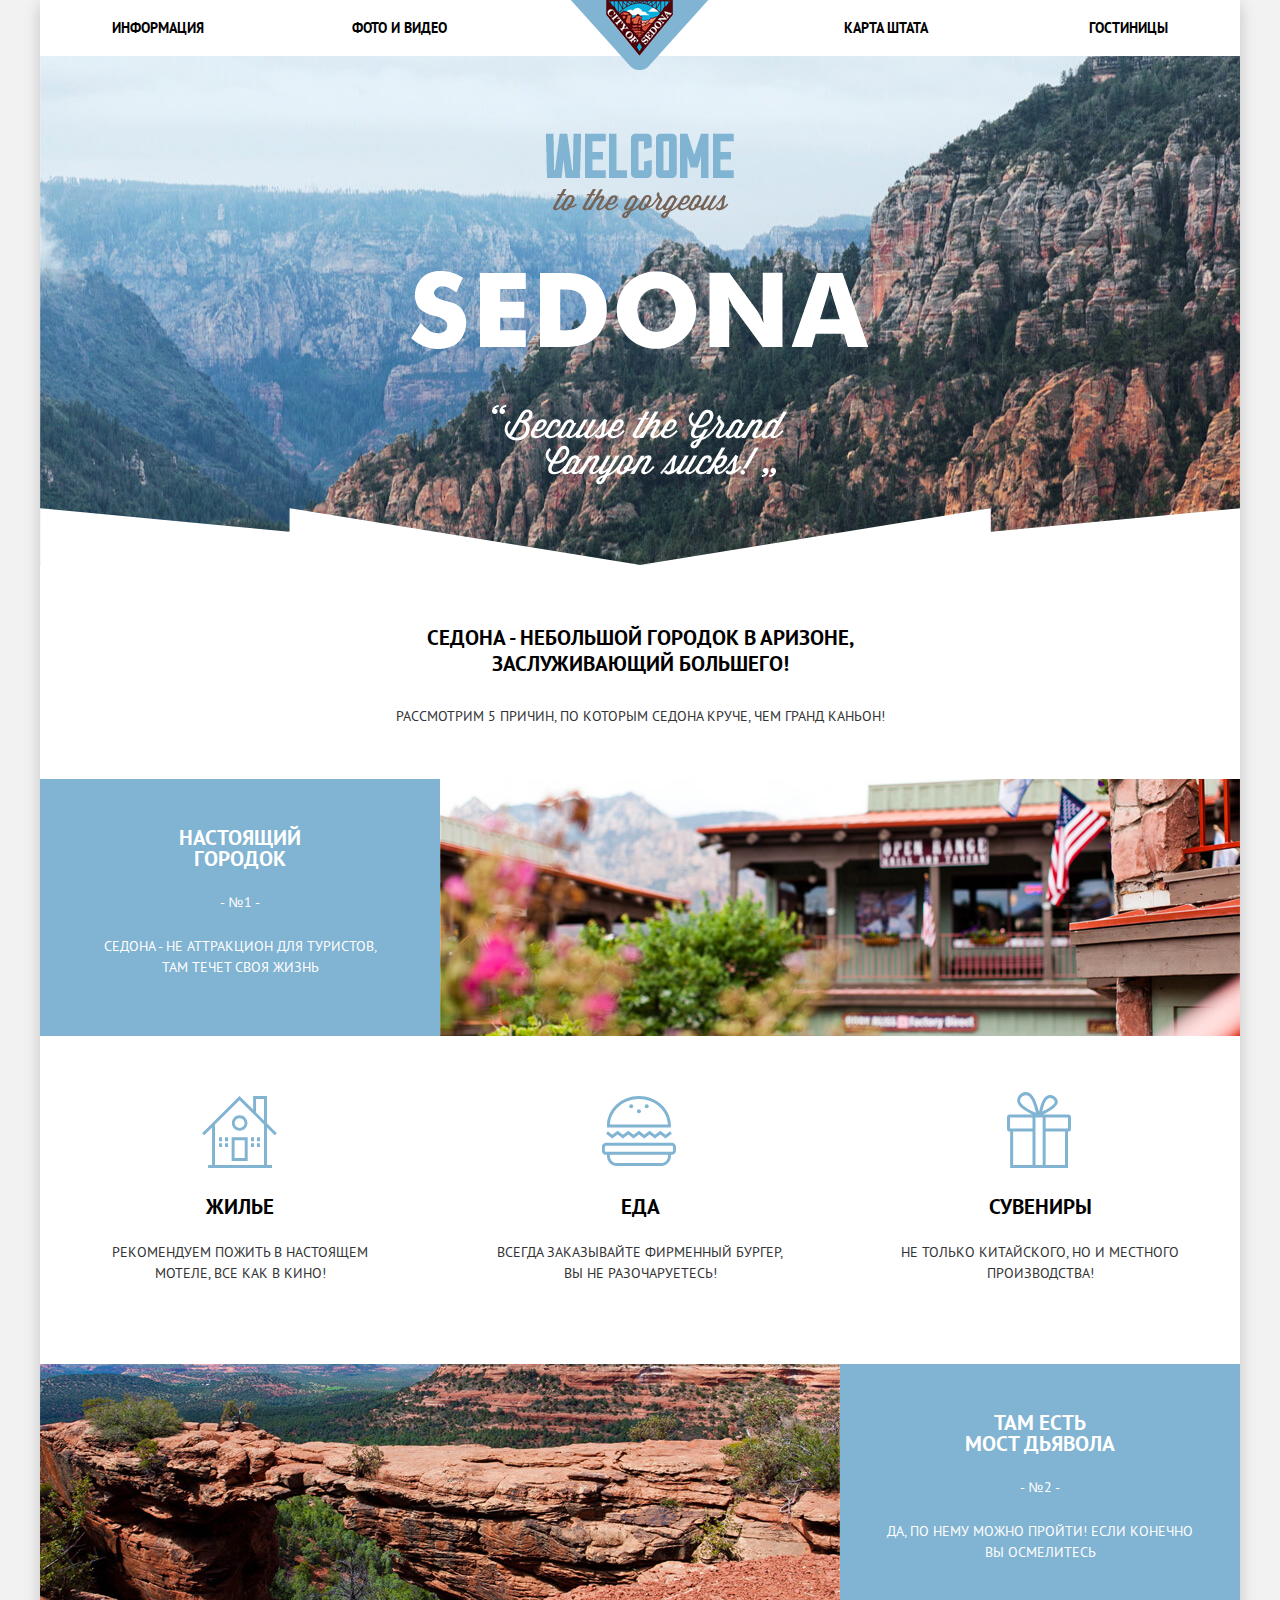
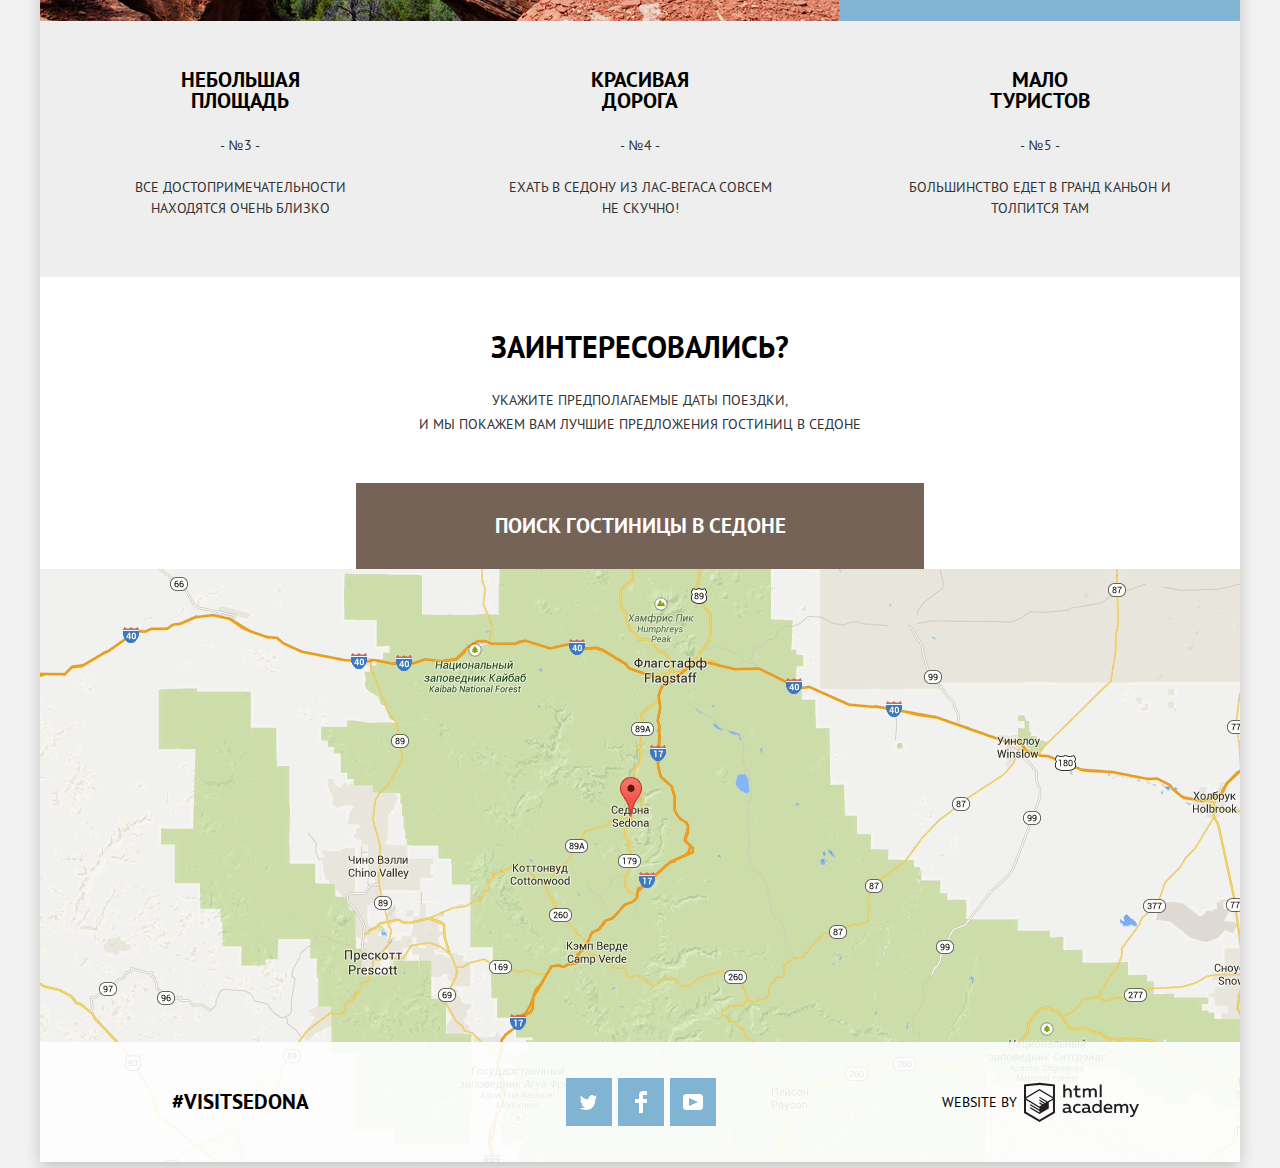
==== commit bcc979b7: "исправление" ====
--- a/index.html
+++ b/index.html
@@ -1,197 +1,214 @@
 <!DOCTYPE html>
 <html lang="ru">
-	<head>
-		<meta charset="utf-8">
-		<title>HTML Academy: Седона</title>
-		<link href="css/normalize.css" rel="stylesheet">
-		<link href="css/style.css" rel="stylesheet">
-	</head>
-	<body>
-		<div class="main-wrapper">
-			<header class="page-header">
-				<nav class="main-navigation">
-					<a class="main-header-logo">
-						<img src="img/logo.png" width="138" height="70" alt="Логотип">
-					</a>
-					<ul class="site-navigation">
-						<li><a href="#">Информация</a></li>
-						<li><a href="#">Фото и видео</a></li>
-						<li><a href="#">Карта штата</a></li>
-						<li><a href="hotels.html">Гостиницы</a></li>
-					</ul>
-				</nav>	
-			</header>
-
-			<main class="container">
-				<div class="welcome-text">
-					<img src="img/welcome.png" width="458" height="352" alt="Welcome to Sedona!">
-				</div>
-				<section class="features-title">
-					<h2>Седона - небольшой городок в Аризоне, заслуживающий большего!</h2>
-					<p>Рассмотрим 5 причин, по которым Седона круче, чем гранд каньон!</p>
-				</section>
-				<section class="features">
-					<ul class="feature">
-						<li>
-							<section class="feature-with-img">
-								<div class="feature-text">
-									<h2 class="short-title">Настоящий городок</h2>
-									<span>- №1 -</span>
-									<p class="short-text">Седона - не аттракцион для туристов, там течет своя жизнь</p>
-								</div>
-								<div class="feature-img">
-									<img src="img/city.jpg" width="800" height="401" alt="Фото города">
-								</div>
-							</section>
-							<section class="feature-detail">
-								<ul class="feature-about">
-									<li class="flat">
-										<h3>Жилье</h3>
-										<p>Рекомендуем пожить в настоящем мотеле, все как в кино!</p>
-									</li>
-									<li class="food">
-										<h3>Еда</h3>
-										<p>Всегда заказывайте фирменный бургер, вы не разочаруетесь!</p>
-									</li>
-									<li class="gift">
-										<h3>Сувениры</h3>
-										<p>Не только китайского, но и местного производства!</p>
-									</li>
-								</ul>
-							</section>
-						</li>
-						<li>
-							<section class="feature-with-img">
-								<div class="feature-img">
-									<img src="img/bridge.jpg" width="800" height="400" alt="Мост дьявола">
-								</div>
-								<div class="feature-text">
-									<h2>Там есть<br>
+
+<head>
+	<meta charset="utf-8">
+	<title>HTML Academy: Седона</title>
+	<link href="css/normalize.css" rel="stylesheet">
+	<link href="css/style.min.css" rel="stylesheet">
+</head>
+
+<body>
+	<div class="main-wrapper">
+		<header class="page-header">
+			<nav class="main-navigation">
+				<a class="main-header-logo">
+					<img src="img/logo.png" width="138" height="70" alt="Логотип">
+				</a>
+				<ul class="site-navigation">
+					<li><a href="#">Информация</a>
+					</li>
+					<li><a href="#">Фото и видео</a>
+					</li>
+					<li><a href="#">Карта штата</a>
+					</li>
+					<li><a href="hotels.html">Гостиницы</a>
+					</li>
+				</ul>
+			</nav>
+		</header>
+
+		<main class="container">
+			<div class="welcome-text">
+				<img src="img/welcome.png" width="458" height="352" alt="Welcome to Sedona!">
+			</div>
+			<section class="features-title">
+				<h2>Седона - небольшой городок в Аризоне, заслуживающий большего!</h2>
+				<p>Рассмотрим 5 причин, по которым Седона круче, чем гранд каньон!</p>
+			</section>
+			<section class="features">
+				<ul class="feature">
+					<li>
+						<section class="feature-with-img">
+							<div class="feature-text">
+								<h2 class="short-title">Настоящий городок</h2>
+								<span>- №1 -</span>
+								<p class="short-text">Седона - не аттракцион для туристов, там течет своя жизнь</p>
+							</div>
+							<div class="feature-img">
+								<img src="img/city.jpg" width="800" height="401" alt="Фото города">
+							</div>
+						</section>
+						<section class="feature-detail">
+							<ul class="feature-about">
+								<li class="flat">
+									<h3>Жилье</h3>
+									<p>Рекомендуем пожить в настоящем мотеле, все как в кино!</p>
+								</li>
+								<li class="food">
+									<h3>Еда</h3>
+									<p>Всегда заказывайте фирменный бургер, вы не разочаруетесь!</p>
+								</li>
+								<li class="gift">
+									<h3>Сувениры</h3>
+									<p>Не только китайского, но и местного производства!</p>
+								</li>
+							</ul>
+						</section>
+					</li>
+					<li>
+						<section class="feature-with-img">
+							<div class="feature-img">
+								<img src="img/bridge.jpg" width="800" height="400" alt="Мост дьявола">
+							</div>
+							<div class="feature-text">
+								<h2>Там есть<br>
 									 мост дьявола</h2>
-									<span>- №2 -</span>
-									<p>Да, по нему можно пройти! Если конечно вы осмелитесь</p>
-								</div>
-							</section>
-						</li>
-						<li>
-							<div class="gray-background">
-								<h2>Небольшая площадь</h2>
-								<span>- №3 -</span>
-								<p>Все достопримечательности находятся очень близко</p>
-							</div>
-						</li>
-						<li>
-							<div class="gray-background">
-								<h2>Красивая дорога</h2>
-								<span>- №4 -</span>
-								<p>Ехать в Седону из Лас-Вегаса совсем не скучно!</p>
-							</div>
-						</li>
-						<li>
-							<div class="gray-background">
-								<h2>Мало туристов</h2>
-								<span>- №5 -</span>
-								<p>Большинство едет в гранд каньон и толпится там</p>
-							</div>
-						</li>
-					</ul>
-				</section>
-				<section class="hotel-search">
-					<h2>Заинтересовались?</h2>
-					<p>Укажите предполагаемые даты поездки,<br>
-					 и мы покажем вам лучшие предложения гостиниц в Седоне</p>
-					<div class="search-button-form">
-						<a class="search-button" href="#">Поиск гостиницы в Седоне</a>
-						<form class="search-form" action="https://echo.htmlacademy.ru" method="post">
-							<div class="all-width">
-								<label for="checkin-date">Дата заезда:</label>
-								<div class="input-wrapper">
-									<input type="text" id="checkin-date" name="checkin-date" value="" placeholder="24 апреля 2017">
-									<button type="button" class="calendar" value="Календарь">
-									<svg xmlns="http://www.w3.org/2000/svg" width="21" height="22" viewBox="0 0 21 22"><path d="M19.251 2.025h-2.845V.648c0-.381-.294-.689-.656-.689-.363 0-.656.308-.656.689v1.377h-3.938V.648c0-.381-.294-.689-.655-.689-.363 0-.657.308-.657.689v1.377H5.906V.648c0-.381-.294-.689-.656-.689-.363 0-.657.308-.657.689v1.377H1.75C.784 2.025 0 2.847 0 3.862v16.302C0 21.179.784 22 1.75 22h17.501c.966 0 1.749-.821 1.749-1.836V3.862c0-1.015-.783-1.837-1.749-1.837zm.437 18.139a.448.448 0 0 1-.437.459H1.75a.45.45 0 0 1-.438-.459V3.862a.45.45 0 0 1 .438-.459h2.844v1.378c0 .381.294.689.657.689.362 0 .656-.308.656-.689V3.403h3.938v1.378c0 .381.294.689.657.689.361 0 .655-.308.655-.689V3.403h3.938v1.378c0 .381.293.689.656.689.362 0 .656-.308.656-.689V3.403h2.845c.241 0 .437.206.437.459v16.302z" fill="#a9a9a9"/><path d="M4.594 8.225h2.625v2.066H4.594zM4.594 11.668h2.625v2.067H4.594zM4.594 15.112h2.625v2.066H4.594zM9.188 15.112h2.625v2.066H9.188zM9.188 11.668h2.625v2.067H9.188zM9.188 8.225h2.625v2.066H9.188zM13.781 15.112h2.625v2.066h-2.625zM13.781 11.668h2.625v2.067h-2.625zM13.781 8.225h2.625v2.066h-2.625z" fill="#a9a9a9"/></svg>
-									</button>
-								</div>
-							</div>
-							<div class="all-width">
-								<label for="checkout-date">Дата выезда:</label>
-								<div class="input-wrapper">
-									<input type="text" id="checkout-date" name="checkout-date" value="" placeholder="4 июля 2017">
-									<button type="button" class="calendar"  value="Календарь">
-									<svg xmlns="http://www.w3.org/2000/svg" width="21" height="22" viewBox="0 0 21 22"><path d="M19.251 2.025h-2.845V.648c0-.381-.294-.689-.656-.689-.363 0-.656.308-.656.689v1.377h-3.938V.648c0-.381-.294-.689-.655-.689-.363 0-.657.308-.657.689v1.377H5.906V.648c0-.381-.294-.689-.656-.689-.363 0-.657.308-.657.689v1.377H1.75C.784 2.025 0 2.847 0 3.862v16.302C0 21.179.784 22 1.75 22h17.501c.966 0 1.749-.821 1.749-1.836V3.862c0-1.015-.783-1.837-1.749-1.837zm.437 18.139a.448.448 0 0 1-.437.459H1.75a.45.45 0 0 1-.438-.459V3.862a.45.45 0 0 1 .438-.459h2.844v1.378c0 .381.294.689.657.689.362 0 .656-.308.656-.689V3.403h3.938v1.378c0 .381.294.689.657.689.361 0 .655-.308.655-.689V3.403h3.938v1.378c0 .381.293.689.656.689.362 0 .656-.308.656-.689V3.403h2.845c.241 0 .437.206.437.459v16.302z" fill="#a9a9a9"/><path d="M4.594 8.225h2.625v2.066H4.594zM4.594 11.668h2.625v2.067H4.594zM4.594 15.112h2.625v2.066H4.594zM9.188 15.112h2.625v2.066H9.188zM9.188 11.668h2.625v2.067H9.188zM9.188 8.225h2.625v2.066H9.188zM13.781 15.112h2.625v2.066h-2.625zM13.781 11.668h2.625v2.067h-2.625zM13.781 8.225h2.625v2.066h-2.625z" fill="#a9a9a9"/></svg>
-									</button>
-								</div>	
-							</div>
-							<div class="half-width">
-								<label for="adults">Взрослые:</label>
-								<div class="controls">
-									<button type="button" class="control-min">
-										<span class="visually-hidden">-</span>
-									</button>
-									<input type="text" id="adults" name="adults" value="" placeholder="2">
-									<button type="button" class="control-plus">
-										<span class="visually-hidden">+</span>
-									</button>
-								</div>
-							</div>
-							<div class="half-width right">
-								<label for="child">Дети:</label>
-								<div class="controls">
-									<button type="button" class="control-min">
-										<span class="visually-hidden">-</span>
-									</button>
-									<input type="text" id="child" name="child" value="" placeholder="0">
-									<button type="button" class="control-plus">
-										<span class="visually-hidden">+</span>
-									</button>
-								</div>
-							</div>
-							<button type="submit" class="button">Найти</button> 
-						</form>
-					</div>
-				</section>
-				<section class="map">
-					<div class="map-container">
-						<iframe width="1200" height="593" style="border:0" src="https://www.google.com/maps/embed/v1/place?q=place_id:ChIJDbBC-TKhLYcR_Y5s-iPFSFU&key=AIzaSyATpxnk5i8NaRkqdhZNHQSZLrlBwsCyEhY" allowfullscreen></iframe>
-					</div>
-				</section>
-			</main>
-
-			<footer class="page-footer">
-				<div class="wrapper">
-					<div class="footer-tag">
-						<a href="#">#VISITSEDONA</a>
-					</div>
-					<div class="footer-social">
-						<ul>
-							<li><a class="social-button" href="#"><span class="visually-hidden">Твиттер</span>
+								<span>- №2 -</span>
+								<p>Да, по нему можно пройти! Если конечно вы осмелитесь</p>
+							</div>
+						</section>
+					</li>
+					<li>
+						<div class="gray-background">
+							<h2>Небольшая площадь</h2>
+							<span>- №3 -</span>
+							<p>Все достопримечательности находятся очень близко</p>
+						</div>
+					</li>
+					<li>
+						<div class="gray-background">
+							<h2>Красивая дорога</h2>
+							<span>- №4 -</span>
+							<p>Ехать в Седону из Лас-Вегаса совсем не скучно!</p>
+						</div>
+					</li>
+					<li>
+						<div class="gray-background">
+							<h2>Мало туристов</h2>
+							<span>- №5 -</span>
+							<p>Большинство едет в гранд каньон и толпится там</p>
+						</div>
+					</li>
+				</ul>
+			</section>
+			<section class="hotel-search">
+				<h2>Заинтересовались?</h2>
+				<p>Укажите предполагаемые даты поездки,
+					<br> и мы покажем вам лучшие предложения гостиниц в Седоне</p>
+				<div class="search-button-form">
+					<a class="search-button" href="form.html">Поиск гостиницы в Седоне</a>
+					<form class="search-form modal-show" action="https://echo.htmlacademy.ru" method="post">
+						<div class="all-width">
+							<label for="checkin-date">Дата заезда:</label>
+							<div class="input-wrapper">
+								<input type="text" id="checkin-date" name="checkin-date" value="" placeholder="24 апреля 2017">
+								<button type="button" class="calendar" value="Календарь">
+									<svg xmlns="http://www.w3.org/2000/svg" width="21" height="22" viewBox="0 0 21 22">
+										<path d="M19.251 2.025h-2.845V.648c0-.381-.294-.689-.656-.689-.363 0-.656.308-.656.689v1.377h-3.938V.648c0-.381-.294-.689-.655-.689-.363 0-.657.308-.657.689v1.377H5.906V.648c0-.381-.294-.689-.656-.689-.363 0-.657.308-.657.689v1.377H1.75C.784 2.025 0 2.847 0 3.862v16.302C0 21.179.784 22 1.75 22h17.501c.966 0 1.749-.821 1.749-1.836V3.862c0-1.015-.783-1.837-1.749-1.837zm.437 18.139a.448.448 0 0 1-.437.459H1.75a.45.45 0 0 1-.438-.459V3.862a.45.45 0 0 1 .438-.459h2.844v1.378c0 .381.294.689.657.689.362 0 .656-.308.656-.689V3.403h3.938v1.378c0 .381.294.689.657.689.361 0 .655-.308.655-.689V3.403h3.938v1.378c0 .381.293.689.656.689.362 0 .656-.308.656-.689V3.403h2.845c.241 0 .437.206.437.459v16.302z" fill="#a9a9a9" />
+										<path d="M4.594 8.225h2.625v2.066H4.594zM4.594 11.668h2.625v2.067H4.594zM4.594 15.112h2.625v2.066H4.594zM9.188 15.112h2.625v2.066H9.188zM9.188 11.668h2.625v2.067H9.188zM9.188 8.225h2.625v2.066H9.188zM13.781 15.112h2.625v2.066h-2.625zM13.781 11.668h2.625v2.067h-2.625zM13.781 8.225h2.625v2.066h-2.625z" fill="#a9a9a9" />
+									</svg>
+								</button>
+							</div>
+						</div>
+						<div class="all-width">
+							<label for="checkout-date">Дата выезда:</label>
+							<div class="input-wrapper">
+								<input type="text" id="checkout-date" name="checkout-date" value="" placeholder="4 июля 2017">
+								<button type="button" class="calendar" value="Календарь">
+									<svg xmlns="http://www.w3.org/2000/svg" width="21" height="22" viewBox="0 0 21 22">
+										<path d="M19.251 2.025h-2.845V.648c0-.381-.294-.689-.656-.689-.363 0-.656.308-.656.689v1.377h-3.938V.648c0-.381-.294-.689-.655-.689-.363 0-.657.308-.657.689v1.377H5.906V.648c0-.381-.294-.689-.656-.689-.363 0-.657.308-.657.689v1.377H1.75C.784 2.025 0 2.847 0 3.862v16.302C0 21.179.784 22 1.75 22h17.501c.966 0 1.749-.821 1.749-1.836V3.862c0-1.015-.783-1.837-1.749-1.837zm.437 18.139a.448.448 0 0 1-.437.459H1.75a.45.45 0 0 1-.438-.459V3.862a.45.45 0 0 1 .438-.459h2.844v1.378c0 .381.294.689.657.689.362 0 .656-.308.656-.689V3.403h3.938v1.378c0 .381.294.689.657.689.361 0 .655-.308.655-.689V3.403h3.938v1.378c0 .381.293.689.656.689.362 0 .656-.308.656-.689V3.403h2.845c.241 0 .437.206.437.459v16.302z" fill="#a9a9a9" />
+										<path d="M4.594 8.225h2.625v2.066H4.594zM4.594 11.668h2.625v2.067H4.594zM4.594 15.112h2.625v2.066H4.594zM9.188 15.112h2.625v2.066H9.188zM9.188 11.668h2.625v2.067H9.188zM9.188 8.225h2.625v2.066H9.188zM13.781 15.112h2.625v2.066h-2.625zM13.781 11.668h2.625v2.067h-2.625zM13.781 8.225h2.625v2.066h-2.625z" fill="#a9a9a9" />
+									</svg>
+								</button>
+							</div>
+						</div>
+						<div class="half-width">
+							<label for="adults">Взрослые:</label>
+							<div class="controls">
+								<button type="button" class="control-min">
+									<span class="visually-hidden">-</span>
+								</button>
+								<input type="text" id="adults" name="adults" value="" placeholder="2">
+								<button type="button" class="control-plus">
+									<span class="visually-hidden">+</span>
+								</button>
+							</div>
+						</div>
+						<div class="half-width right">
+							<label for="child">Дети:</label>
+							<div class="controls">
+								<button type="button" class="control-min">
+									<span class="visually-hidden">-</span>
+								</button>
+								<input type="text" id="child" name="child" value="" placeholder="0">
+								<button type="button" class="control-plus">
+									<span class="visually-hidden">+</span>
+								</button>
+							</div>
+						</div>
+						<button type="submit" class="button">Найти</button>
+					</form>
+				</div>
+			</section>
+			<section class="map">
+				<div class="map-container">
+					<iframe width="1200" height="593" style="border:0" src="https://www.google.com/maps/embed/v1/place?q=place_id:ChIJDbBC-TKhLYcR_Y5s-iPFSFU&key=AIzaSyATpxnk5i8NaRkqdhZNHQSZLrlBwsCyEhY" allowfullscreen></iframe>
+				</div>
+			</section>
+		</main>
+
+		<footer class="page-footer">
+			<div class="wrapper">
+				<div class="footer-tag">
+					<a href="#">#VISITSEDONA</a>
+				</div>
+				<div class="footer-social">
+					<ul>
+						<li><a class="social-button" href="#"><span class="visually-hidden">Твиттер</span>
 								<svg xmlns="http://www.w3.org/2000/svg" xmlns:xlink="http://www.w3.org/1999/xlink" width="17" height="15" viewBox="0 0 17 15">
 									<path fill="#FFF" d="M10.95.144c1.685-.496 2.984.27 3.577 1.179.673-.231 1.331-.481 2.011-.708a2.345 2.345 0 0 1-.857 1.768c.685.17 1.304-.491 1.304-.491-.169 1-1.006 1.788-1.563 2.024-.231 6.75-3.175 11.217-10.077 11.082h-.446c-.41 0-4.164-.46-4.898-1.887 2.271.196 3.893-.422 4.693-1.177-.96-.3-2.679-.477-2.979-2.95.349.106.564.228 1.19.119C1.705 8.247.374 7.53.448 5.33c.285.328 1.067.536 1.34.472C1.085 5.561-.182 2.442.894.85c1.818 1.854 3.735 3.606 7.152 3.773C8.254 2.33 9.183.793 10.95.144z"/>
 								</svg>
-							</a></li>
-							<li><a class="social-button" href="#"><span class="visually-hidden">Фейсбук</span>
+							</a>
+						</li>
+						<li><a class="social-button" href="#"><span class="visually-hidden">Фейсбук</span>
 								<svg xmlns="http://www.w3.org/2000/svg" width="12" height="22" viewBox="0 0 12 22">
 								<path fill="#FFF" d="M12 4V0H8a4 4 0 0 0-4 4v4H0v4h4v10h4V12h4V8H8V4h4z"/>
 								</svg>
-							</a></li>
-							<li><a class="social-button" href="#"><span class="visually-hidden">youtube</span>
+							</a>
+						</li>
+						<li><a class="social-button" href="#"><span class="visually-hidden">youtube</span>
 							<svg xmlns="http://www.w3.org/2000/svg" xmlns:xlink="http://www.w3.org/1999/xlink" width="20" height="16" viewBox="0 0 20 16">
 								<path fill="#FFF" d="M17 0H3C1.35 0 0 1.35 0 3v10c0 1.65 1.35 3 3 3h14c1.65 0 3-1.35 3-3V3c0-1.65-1.35-3-3-3zM6.027 11.998V4.002L15.014 8l-8.987 3.998z"/>
 							</svg>
-						</a></li>
-						</ul>
-					</div>
-					<div class="footer-copyright">
-						<a class="copyright-button" href="https://htmlacademy.ru/intensive/htmlcss">
-							<span>website by</span> 
-							<span class="visually-hidden">HTML Academy</span>
-							<svg id="Layer_1" data-name="Layer 1" xmlns="http://www.w3.org/2000/svg" width="115" height="41" viewBox="0 0 108.08 36.85">
-								<title>logo-htmlacademy-small1</title>
-								<path d="M44.61,26.88a2,2,0,0,0,.55-0.1v1.33a3.25,3.25,0,0,1-1.18.21,1.67,1.67,0,0,1-1.67-1,4.84,4.84,0,0,1-3.14,1.08c-1.51,0-2.91-.83-2.91-2.55,0-2.13,2-2.79,3.71-2.79a11.08,11.08,0,0,1,2.17.25v-0.3c0-1-.76-1.77-2.19-1.77a7.42,7.42,0,0,0-3,.64v-1.7a10.21,10.21,0,0,1,3.19-.55c2.36,0,3.81,1.12,3.81,3.65v3a0.54,0.54,0,0,0,.49.59h0.17Zm-6.44-1.13A1.35,1.35,0,0,0,39.63,27h0.11a3.39,3.39,0,0,0,2.41-1V24.58a9.72,9.72,0,0,0-1.81-.21c-1,0-2.16.33-2.16,1.38h0Zm12.36-6.11a5,5,0,0,1,2.57.64V22a4.08,4.08,0,0,0-2.3-.7,2.75,2.75,0,1,0,0,5.49,5,5,0,0,0,2.43-.64v1.71a6.27,6.27,0,0,1-2.76.57A4.21,4.21,0,0,1,46,24.51q0-.21,0-0.41a4.32,4.32,0,0,1,4.18-4.46h0.38Zm12.17,7.24a2,2,0,0,0,.55-0.1v1.33a3.25,3.25,0,0,1-1.18.21,1.67,1.67,0,0,1-1.67-1,4.84,4.84,0,0,1-3.14,1.08c-1.51,0-2.91-.83-2.91-2.55,0-2.13,2-2.79,3.71-2.79a11.08,11.08,0,0,1,2.17.25v-0.3c0-1-.76-1.77-2.19-1.77a7.42,7.42,0,0,0-3,.64v-1.7a10.21,10.21,0,0,1,3.19-.55c2.36,0,3.81,1.12,3.81,3.65v3a0.54,0.54,0,0,0,.49.59h0.17Zm-6.44-1.13A1.35,1.35,0,0,0,57.73,27h0.11a3.39,3.39,0,0,0,2.41-1V24.58a9.72,9.72,0,0,0-1.81-.21c-1.06,0-2.16.33-2.16,1.38h0ZM73,16V28.2H71.35V26.88a3.88,3.88,0,0,1-3.19,1.54,4.4,4.4,0,0,1,0-8.78,3.81,3.81,0,0,1,3,1.3V16H73Zm-4.53,5.22a2.76,2.76,0,1,0,0,5.52A2.86,2.86,0,0,0,71.15,25V23A2.91,2.91,0,0,0,68.49,21.27ZM79,19.64c3.31,0,4.46,2.68,3.92,5.09H76.7c0.21,1.5,1.67,2.11,3.19,2.11a6.11,6.11,0,0,0,2.64-.59v1.6a7.14,7.14,0,0,1-3,.57C77,28.42,74.78,27,74.78,24a4.18,4.18,0,0,1,4-4.39H79Zm0.09,1.54a2.28,2.28,0,0,0-2.44,2.1v0.06H81.3A2,2,0,0,0,79.13,21.18Zm5.73,7V19.87h1.65v1a3.81,3.81,0,0,1,2.78-1.27A2.86,2.86,0,0,1,91.89,21a4.12,4.12,0,0,1,2.91-1.33A3.06,3.06,0,0,1,98,23V28.2h-1.9V23.05a1.59,1.59,0,0,0-1.42-1.75H94.42a2.8,2.8,0,0,0-2.07,1.12V28.2h-1.9V23.05A1.59,1.59,0,0,0,89,21.31H88.8a3,3,0,0,0-2.21,1.29v5.63H84.86Zm21.31-8.33h1.9l-3.91,9.46c-0.9,2.17-2.09,2.86-3.35,2.86a4.76,4.76,0,0,1-1.1-.14V30.46a2.86,2.86,0,0,0,.85.12c0.9,0,1.58-.64,2.07-1.9l0.17-.42-4-8.4h2l2.86,6.29ZM38.73,1.46V6.22a3.81,3.81,0,0,1,2.7-1.14,3.25,3.25,0,0,1,3.44,3.4v5.15H43V8.72a1.81,1.81,0,0,0-1.61-2h-0.3a2.93,2.93,0,0,0-2.32,1.39v5.52h-1.9V1.46h1.9ZM49.94,2.31v3h3V6.91h-3v3.81c0,1.1.5,1.46,1.58,1.46a4.49,4.49,0,0,0,1.69-.33v1.6A6.8,6.8,0,0,1,51,13.8a2.55,2.55,0,0,1-2.86-2.74V6.89H46.58V5.26h1.5V2.74Zm5.4,11.31V5.28H57v1A3.81,3.81,0,0,1,59.77,5a2.86,2.86,0,0,1,2.6,1.33A4.12,4.12,0,0,1,65.28,5,3.06,3.06,0,0,1,68.44,8.4v5.21h-1.9V8.46a1.59,1.59,0,0,0-1.42-1.75H64.89a2.8,2.8,0,0,0-2.07,1.12v5.78h-1.9V8.46A1.59,1.59,0,0,0,59.5,6.71H59.27A3,3,0,0,0,57.06,8v5.63H55.34ZM71.17,1.45H73V13.6H71.17V1.45ZM14.71,0H14.55L0,1.54V28.21l14.55,8.66,14.55-8.66V1.54Zm12.5,27.1L14.55,34.64,1.9,27.12V16.18l12.59,7.5V25L5.86,19.9v1.31l8.68,5.21v1.39L5.87,22.65V24l8.68,5.21,8.75-5.24V18.31L27.2,16V27.12Zm0-12.53-3.48,2-1.6,1L14.51,13v1.31L21,18.23H21l-0.14.09-1,.54-5.37-3.2V17l4.24,2.52-1,.67-3.2-1.9v1.31l2.1,1.24L14.5,22.1,2,14.65,14.51,7.11Zm0-1.32L14.49,5.76,1.91,13.25v-10L14.56,1.92,27.21,3.25v10h0Z" transform="translate(0 -0.02)" fill="#231f20"/>
-							</svg>
 						</a>
-					</div>
-				</div>
-			</footer>
-		</div>
-	</body>
+						</li>
+					</ul>
+				</div>
+				<div class="footer-copyright">
+					<a class="copyright-button" href="https://htmlacademy.ru/intensive/htmlcss">
+						<span>website by</span>
+						<span class="visually-hidden">HTML Academy</span>
+						<svg id="Layer_1" data-name="Layer 1" xmlns="http://www.w3.org/2000/svg" width="115" height="41" viewBox="0 0 108.08 36.85">
+							<title>logo-htmlacademy-small1</title>
+							<path d="M44.61,26.88a2,2,0,0,0,.55-0.1v1.33a3.25,3.25,0,0,1-1.18.21,1.67,1.67,0,0,1-1.67-1,4.84,4.84,0,0,1-3.14,1.08c-1.51,0-2.91-.83-2.91-2.55,0-2.13,2-2.79,3.71-2.79a11.08,11.08,0,0,1,2.17.25v-0.3c0-1-.76-1.77-2.19-1.77a7.42,7.42,0,0,0-3,.64v-1.7a10.21,10.21,0,0,1,3.19-.55c2.36,0,3.81,1.12,3.81,3.65v3a0.54,0.54,0,0,0,.49.59h0.17Zm-6.44-1.13A1.35,1.35,0,0,0,39.63,27h0.11a3.39,3.39,0,0,0,2.41-1V24.58a9.72,9.72,0,0,0-1.81-.21c-1,0-2.16.33-2.16,1.38h0Zm12.36-6.11a5,5,0,0,1,2.57.64V22a4.08,4.08,0,0,0-2.3-.7,2.75,2.75,0,1,0,0,5.49,5,5,0,0,0,2.43-.64v1.71a6.27,6.27,0,0,1-2.76.57A4.21,4.21,0,0,1,46,24.51q0-.21,0-0.41a4.32,4.32,0,0,1,4.18-4.46h0.38Zm12.17,7.24a2,2,0,0,0,.55-0.1v1.33a3.25,3.25,0,0,1-1.18.21,1.67,1.67,0,0,1-1.67-1,4.84,4.84,0,0,1-3.14,1.08c-1.51,0-2.91-.83-2.91-2.55,0-2.13,2-2.79,3.71-2.79a11.08,11.08,0,0,1,2.17.25v-0.3c0-1-.76-1.77-2.19-1.77a7.42,7.42,0,0,0-3,.64v-1.7a10.21,10.21,0,0,1,3.19-.55c2.36,0,3.81,1.12,3.81,3.65v3a0.54,0.54,0,0,0,.49.59h0.17Zm-6.44-1.13A1.35,1.35,0,0,0,57.73,27h0.11a3.39,3.39,0,0,0,2.41-1V24.58a9.72,9.72,0,0,0-1.81-.21c-1.06,0-2.16.33-2.16,1.38h0ZM73,16V28.2H71.35V26.88a3.88,3.88,0,0,1-3.19,1.54,4.4,4.4,0,0,1,0-8.78,3.81,3.81,0,0,1,3,1.3V16H73Zm-4.53,5.22a2.76,2.76,0,1,0,0,5.52A2.86,2.86,0,0,0,71.15,25V23A2.91,2.91,0,0,0,68.49,21.27ZM79,19.64c3.31,0,4.46,2.68,3.92,5.09H76.7c0.21,1.5,1.67,2.11,3.19,2.11a6.11,6.11,0,0,0,2.64-.59v1.6a7.14,7.14,0,0,1-3,.57C77,28.42,74.78,27,74.78,24a4.18,4.18,0,0,1,4-4.39H79Zm0.09,1.54a2.28,2.28,0,0,0-2.44,2.1v0.06H81.3A2,2,0,0,0,79.13,21.18Zm5.73,7V19.87h1.65v1a3.81,3.81,0,0,1,2.78-1.27A2.86,2.86,0,0,1,91.89,21a4.12,4.12,0,0,1,2.91-1.33A3.06,3.06,0,0,1,98,23V28.2h-1.9V23.05a1.59,1.59,0,0,0-1.42-1.75H94.42a2.8,2.8,0,0,0-2.07,1.12V28.2h-1.9V23.05A1.59,1.59,0,0,0,89,21.31H88.8a3,3,0,0,0-2.21,1.29v5.63H84.86Zm21.31-8.33h1.9l-3.91,9.46c-0.9,2.17-2.09,2.86-3.35,2.86a4.76,4.76,0,0,1-1.1-.14V30.46a2.86,2.86,0,0,0,.85.12c0.9,0,1.58-.64,2.07-1.9l0.17-.42-4-8.4h2l2.86,6.29ZM38.73,1.46V6.22a3.81,3.81,0,0,1,2.7-1.14,3.25,3.25,0,0,1,3.44,3.4v5.15H43V8.72a1.81,1.81,0,0,0-1.61-2h-0.3a2.93,2.93,0,0,0-2.32,1.39v5.52h-1.9V1.46h1.9ZM49.94,2.31v3h3V6.91h-3v3.81c0,1.1.5,1.46,1.58,1.46a4.49,4.49,0,0,0,1.69-.33v1.6A6.8,6.8,0,0,1,51,13.8a2.55,2.55,0,0,1-2.86-2.74V6.89H46.58V5.26h1.5V2.74Zm5.4,11.31V5.28H57v1A3.81,3.81,0,0,1,59.77,5a2.86,2.86,0,0,1,2.6,1.33A4.12,4.12,0,0,1,65.28,5,3.06,3.06,0,0,1,68.44,8.4v5.21h-1.9V8.46a1.59,1.59,0,0,0-1.42-1.75H64.89a2.8,2.8,0,0,0-2.07,1.12v5.78h-1.9V8.46A1.59,1.59,0,0,0,59.5,6.71H59.27A3,3,0,0,0,57.06,8v5.63H55.34ZM71.17,1.45H73V13.6H71.17V1.45ZM14.71,0H14.55L0,1.54V28.21l14.55,8.66,14.55-8.66V1.54Zm12.5,27.1L14.55,34.64,1.9,27.12V16.18l12.59,7.5V25L5.86,19.9v1.31l8.68,5.21v1.39L5.87,22.65V24l8.68,5.21,8.75-5.24V18.31L27.2,16V27.12Zm0-12.53-3.48,2-1.6,1L14.51,13v1.31L21,18.23H21l-0.14.09-1,.54-5.37-3.2V17l4.24,2.52-1,.67-3.2-1.9v1.31l2.1,1.24L14.5,22.1,2,14.65,14.51,7.11Zm0-1.32L14.49,5.76,1.91,13.25v-10L14.56,1.92,27.21,3.25v10h0Z" transform="translate(0 -0.02)" fill="#231f20" />
+						</svg>
+					</a>
+				</div>
+			</div>
+		</footer>
+	</div>
+	<script src="js/script.min.js"></script>
+</body>
+
 </html>--- a/css/style.min.css
+++ b/css/style.min.css
@@ -0,0 +1 @@
+@keyframes bounce{0%{transform:translateY(-200px) scale(0)}to{transform:translate(0,0) scale(1)}}@keyframes shake{0%,to{transform:translateX(0)}10%,30%,50%,70%,90%{transform:translateX(-10px)}20%,40%,60%,80%{transform:translateX(10px)}}@font-face{font-family:"PT Sans";src:url(../fonts/ptsans.woff2) format("woff2"),url(../fonts/ptsans.woff) format("woff");font-weight:400;font-style:normal}@font-face{font-family:"PT Sans";src:url(../fonts/ptsansbold.woff2) format("woff2"),url(../fonts/ptsansbold.woff) format("woff");font-weight:700;font-style:normal}body,html{width:100%}body{margin:0;padding:0;font-family:"PT Sans",Arial,sans-serif;font-size:14px;line-height:21px;font-weight:400;color:#333;text-transform:uppercase;background-color:#f2f2f2}a{text-decoration:none}img{max-width:100%;height:auto}.visually-hidden:not(:focus):not(:active),input[type=checkbox].visually-hidden{position:absolute;width:1px;height:1px;margin:-1px;border:0;padding:0;white-space:nowrap;clip-path:inset(100%);clip:rect(0 0 0 0);overflow:hidden}.main-wrapper{width:1200px;margin:0 auto;box-shadow:0 5px 15px 0 rgba(0,1,1,.2)}.container,.page-header{background-color:#fff}.main-navigation{position:relative;padding:0;line-height:26px;font-weight:700;color:#000}.site-navigation{display:flex;flex-wrap:wrap;margin:0;padding:0;list-style:none}.site-navigation li{box-sizing:border-box;width:240px;padding:15px 0}.site-navigation li:first-child{padding-left:72px;text-align:left}.site-navigation li:nth-child(2n){margin-right:240px}.site-navigation li:nth-child(2n),.site-navigation li:nth-child(n){padding-left:72px;text-align:left}.site-navigation li:nth-child(3n),.site-navigation li:nth-child(4n){text-align:right;padding-right:72px;padding-left:0}.site-navigation li:nth-child(4n){margin-right:0}.site-navigation li:last-child{text-align:right;padding-right:72px}.main-navigation a{color:#000}.main-header-logo{position:absolute;left:50%;margin-left:-69px}.site-navigation a:focus,.site-navigation a:hover{color:#81b3d2;outline:0}.site-navigation a:active{color:rgba(0,0,0,.3)}a.active,a.active:active,a.active:focus,a.active:hover{color:#766357;outline:0}.container,.inner-page.container{width:100%}.welcome-text{width:100%;margin-bottom:60px;padding-top:77px;padding-bottom:74px;text-align:center;background-color:#788596;background-image:url(../img/shape-background.png),url(../img/center.jpg);background-position:0 bottom,0 21%;background-repeat:no-repeat}.features-title{width:576px;margin:0 auto 50px;text-align:center}.features-title h2{margin-bottom:26px;padding:0;line-height:26px}.features-title p{line-height:26px}.feature-detail ul,.features ul{margin:0;padding:0;list-style:none}.feature{display:flex;justify-content:flex-start;flex-wrap:wrap}.feature li{margin:0;padding:0}.feature-detail,.feature-with-img{width:100%}.feature-with-img{display:flex;margin:0;padding:0;overflow:hidden;background-color:#81b3d2}.feature h2,.feature-about h3,.feature-text h2,.features-title h2{font-size:21px;font-weight:700;color:#000}.feature-text{width:310px;padding:0 45px;text-align:center;color:#fff}.feature-text h2{margin:0;padding-top:48px;padding-bottom:23px;color:#fff}.feature-text .short-title{padding-left:90px;padding-right:90px}.feature-text p{margin:0 auto;padding-top:23px;padding-bottom:58px}.feature-text .short-text{padding-right:15px;padding-left:15px}.feature-img{display:flex;align-items:center;width:800px;max-height:256px}.feature-detail,a.search-button{text-align:center}.feature-about{display:flex}.feature-about h3{margin-top:0;margin-bottom:25px;padding:0}.feature-about li{position:relative;width:400px;padding-top:160px;padding-bottom:80px}.feature-about p{margin:0;padding:0 56px}.flat::before,.food::before,.gift::before{content:"";position:absolute;top:60px;left:162px;width:75px;height:72px;background-image:url(../img/flat.svg)}.food::before,.gift::before{width:74px;height:70px;background-image:url(../img/food.svg)}.gift::before{top:56px;left:167px;width:64px;height:76px;background-image:url(../img/gift.svg)}.gray-background{box-sizing:border-box;width:400px;margin:0;padding:0;text-align:center;background-color:#eee}.gray-background h2{margin:0;padding:48px 140px 24px}.gray-background p{width:270px;margin:0 auto;padding-top:21px;padding-bottom:58px}.hotel-search{width:100%;padding-top:52px;text-align:center}.hotel-search h2{margin:0 0 23px;padding:0;font-size:30px;line-height:36px;font-weight:700;color:#000}.hotel-search p{margin:0 0 47px;padding:0;line-height:24px}.search-button-form{position:relative;width:568px;margin:0 auto}a.search-button{display:block;width:568px;margin:0 auto;padding:30px 0;font-size:21px;line-height:26px;font-weight:700;color:#fff;background-color:#766357}a.search-button:focus,a.search-button:hover{background-color:#604e43;outline:0}a.search-button:active{color:rgba(255,255,255,.3);background-color:#503e33}.map{height:473px;width:100%}.map-container{height:593px;width:100%;background-color:#e0e8cd;background-image:url(../img/map.png);background-repeat:no-repeat}.search-form{position:absolute;left:0;display:none;flex-wrap:wrap;width:458px;padding:55px;background-color:#fff;box-shadow:0 7px 15px 0 rgba(0,1,1,.15)}.search-form .all-width,.search-form .half-width{display:flex;justify-content:space-between;align-items:center;width:100%;margin-bottom:29px}.search-form .half-width{box-sizing:border-box;width:50%;margin-bottom:53px;margin-top:1px;padding-right:2px}.half-width.right{box-sizing:border-box;padding-left:50px;padding-right:0}.all-width input,.half-width input{width:322px;height:34px;padding:0 10px;background-color:#f2f2f2}.half-width input{box-sizing:border-box;width:38px;height:38px;padding:0 5px;text-align:center}.input-wrapper{position:relative}.search-form input[type=text],.search-form label{font:inherit;line-height:26px;font-weight:700;color:#000;text-transform:uppercase}.search-form input[type=text]{border:2px solid transparent}.search-form label{margin:0}.search-form input[type=text]:hover{background-color:#ebebeb}.search-form input[type=text]:focus{border:2px solid #e5e5e5;background-color:#fff;outline:0}.search-form button{font:inherit;border:0}.search-form button:focus{outline:0}.calendar{position:absolute;top:50%;right:9px;margin-top:-11px;padding:0;vertical-align:middle;text-align:center;background-color:transparent}.calendar:focus path,.calendar:hover path{fill:#000}.calendar:active path{fill:#81b3d2}.search-form button[type=submit]{width:100%;padding:16px 0;font:inherit;font-size:21px;line-height:26px;font-weight:700;color:#fff;text-transform:uppercase;background-color:#81b3d2;border:0}.controls{display:flex;background-color:#f2f2f2}.control-min,.control-plus{position:relative;width:38px;height:38px;padding:0;vertical-align:middle;background-color:#f2f2f2}.control-min::before,.control-plus::after,.control-plus::before{content:"";position:absolute;top:18px;left:13px;width:11px;height:3px;background-color:#a9a9a9}.control-plus::after{top:14px;left:17px;width:3px;height:11px}.control-min:focus::before,.control-min:hover::before,.control-plus:focus::after,.control-plus:focus::before,.control-plus:hover::after,.control-plus:hover::before{background-color:#000}.control-min:active::before,.control-plus:active::after,.control-plus:active::before{background-color:#81b3d2}.search-form button[type=submit]:focus,.search-form button[type=submit]:hover{background-color:#669ec0;outline:0}.search-form button[type=submit]:active{color:rgba(255,255,255,.3);background-color:#5496bd}.modal-show{display:flex;animation:bounce .4s}.modal-error{animation:shake .6s}.inner-page.container{background-color:#e5e5e5}.hotel-search-form{width:1056px;padding:0 72px;background-color:#505c64;background-image:url(../img/inner-background.jpg);background-position:0 16%;background-repeat:no-repeat}.hotel-form{display:flex}.hotel-form fieldset{margin:0;padding:0;border:0}.hotel-form .fieldset-title{font-size:16px;font-weight:700;color:#fff}.hotel-form label{color:#fff}.infrastructure,.type{display:flex;flex-direction:column;width:240px;margin-top:27px;text-align:left}.infrastructure label,.type label{padding-bottom:25px}.type{width:225px;padding-left:15px}.checkbox-conrol{position:relative;display:block;padding-left:40px}.checkbox-conrol::before{content:"";position:absolute;top:-2px;left:0;width:23px;height:23px;background-image:url(../img/checkbox-off.svg);background-repeat:no-repeat;background-position:0 0}input.visually-hidden:checked+.checkbox-conrol::before{width:27px;height:23px;background-image:url(../img/checkbox-on.svg)}input.visually-hidden:disabled+.checkbox-conrol::before{background-image:url(../img/checkbox-off-disabled.svg)}input.visually-hidden:checked:disabled+.checkbox-conrol::before{width:27px;height:23px;background-image:url(../img/checkbox-on-disabled.svg)}.range-with-button{display:flex;flex-direction:column;justify-content:space-between;align-items:center;margin-top:27px;margin-left:auto}.range .range-title{font-size:16px;font-weight:700;color:#fff;margin-bottom:9px}.range-with-button .button{width:135px;margin-bottom:33px;margin-left:-10px;padding:5px 0;line-height:21px;text-align:center;text-transform:uppercase}.price-borders{position:relative;width:315px;height:34px;margin-bottom:20px;font-size:0;border:2px solid #fff;border-radius:2px}.price-borders::after{content:"";position:absolute;top:50%;left:50%;width:2px;height:22px;background:#fff;transform:translate(-50%,-50%)}.price-borders label{display:inline-block;font-size:14px;line-height:35px;vertical-align:top;cursor:pointer}.price-borders .min-price{width:90px;padding-left:65px}.price-borders .max-price{width:90px;padding-left:58px}.price-borders input{width:50px;margin:0;padding:0;color:inherit;background:0 0;border:0}.range-controls{position:relative;margin-bottom:32px}.range-controls .scale{height:2px;background:rgba(255,255,255,.3)}.range-controls .bar{width:80%;height:2px;background:#fff}.range-toggle{position:absolute;top:-9px;width:4px;height:4px;background:#ababab;border:8px solid #fff;border-radius:50%;box-shadow:0 2px 1px 0 rgba(0,1,1,.2);cursor:pointer}.range-toggle:hover{width:5px;height:5px}.range-toggle-min{left:0}.range-toggle-max{left:80%}.hotel-form button[type=submit]{font:inherit;color:#fff;background-color:transparent;border:2px solid #fff;border-radius:2px}.hotel-form button[type=submit]:focus,.hotel-form button[type=submit]:hover{color:#000;background-color:#fff;outline:0}.search-options{display:flex;align-items:baseline;width:1056px;padding:30px 72px;margin-bottom:1px;background-color:#fefefe}.search-result b{font-size:21px;line-height:26px;font-weight:700;color:#000}.search-options span{font-size:12px;line-height:18px;color:#000;width:90px;text-align:right}.options-list,.options-sort{padding:0;list-style:none}.options-list{display:flex;margin-top:0;margin-bottom:0;margin-left:38px}.options-list li{margin-right:33px}.options-list a{font-size:12px;line-height:18px;color:rgba(0,0,0,.3);border-bottom:1px dotted #81b3d2}.options-list a:focus,.options-list a:hover{color:#81b3d2;outline:0}.options-list a:active{color:#000;border-bottom:none}.options-list .current{color:#81b3d2;border-bottom:none}.options-sort{display:flex;margin-top:0;margin-bottom:0;margin-left:auto}.options-sort li{margin-right:11px}.options-sort li:last-child{margin-right:0}.sort-button path{opacity:.3}.sort-button.active path{fill:#81b3d2;opacity:1}.sort-button:focus path,.sort-button:hover path{opacity:1}.sort-button:focus{outline:0}.sort-button:active path{fill:#81b3d2}.search-result{width:150px}.hotels,.hotels-wrapper{background-color:#fefefe}.hotels{width:1056px;margin:0 72px}.hotel-list{margin:0;padding:0;list-style:none}.hotel{position:relative;display:flex;width:100%;margin-bottom:1px;padding-top:30px;padding-bottom:23px}.hotel::after{content:"";position:absolute;bottom:-1px;left:-72px;width:1200px;height:1px;background-color:#e5e5e5}.hotel-img{width:135px;padding:0;margin:0 30px 0 0}.hotel-text{position:relative;display:flex;flex-direction:column;width:760px}.hotel-text h1{padding:0;margin:-6px 0 7px}.hotel-name{margin:0;padding:0}a.hotel-name{font-size:21px;line-height:26px;font-weight:700;color:#000}a.hotel-name:focus,a.hotel-name:hover{color:#81b3d2;outline:0}a.hotel-name:active{color:rgba(0,0,0,.3)}.hotel-link,.hotel-type-link{display:flex}.hotel-link{flex-direction:column;justify-content:space-between;padding:0;margin:0 0 6px;text-align:center}.hotel-link span{align-self:flex-start;margin-bottom:13px;text-align:left}.hotel-rating{position:relative;align-self:flex-start;width:120px;margin-left:auto;padding-top:63px;text-align:right;color:#666}.hotel-rating span{display:inline-block;padding:3px 13px 2px 15px;vertical-align:middle;background-color:#f2f2f2}.rating-img{position:absolute;top:0;right:0;background-image:url(../img/star.svg);background-repeat:space}.four-stars{width:88px;height:17px}.three-stars{width:65px;height:17px}.rating-img.two-stars{width:40px;height:17px}a.order-button{font-weight:700;color:#fff;background-color:#766357}.detail-button,.order-button{display:block;padding:4px 0;margin-right:6px}.detail-button{width:110px}.order-button{width:142px}a.order-button:focus,a.order-button:hover{background-color:#604e43;outline:0}a.order-button:active{color:rgba(255,255,255,.3);background-color:#503e33}a.detail-button{font-weight:700;color:#fff;background-color:#81b3d2}.social-button:focus,.social-button:hover,a.detail-button:focus,a.detail-button:hover{background-color:#669ec0;outline:0}a.detail-button:active{color:rgba(255,255,255,.3)}.page-footer{position:relative;width:100%;padding:36px 0;background-color:rgba(254,254,254,.9)}.wrapper{display:flex;justify-content:space-between;align-items:center;flex-wrap:wrap;margin:0 72px}.footer-tag{width:180px;padding-left:60px}.footer-tag a{font-size:21px;line-height:26px;font-weight:700;color:#000;text-transform:uppercase}.footer-social{width:400px}.footer-social ul,.social-button{display:flex;justify-content:center}.footer-social ul{margin:0;padding:0;list-style:none}.social-button{align-items:center;width:46px;height:48px;margin-right:6px;background-color:#81b3d2}.social-button:active,a.detail-button:active{background-color:#5496bd}.social-button:active path{opacity:.3}.footer-copyright{width:210px;padding-right:23px}.footer-copyright span{margin-right:7px;line-height:26px;color:#000}.copyright-button{display:flex;align-items:center;justify-content:center}.copyright-button:focus path,.copyright-button:hover path{fill:#88b6d1;outline:0}.copyright-button:active path{fill:#bdbbbc}.all-width input::-webkit-input-placeholder{color:#000}.all-width input::-moz-placeholder{color:#000}.all-width input:-ms-input-placeholder,.half-width input:-ms-input-placeholder{color:#000}.half-width input::-webkit-input-placeholder{color:#000}.half-width input::-moz-placeholder{color:#000}
